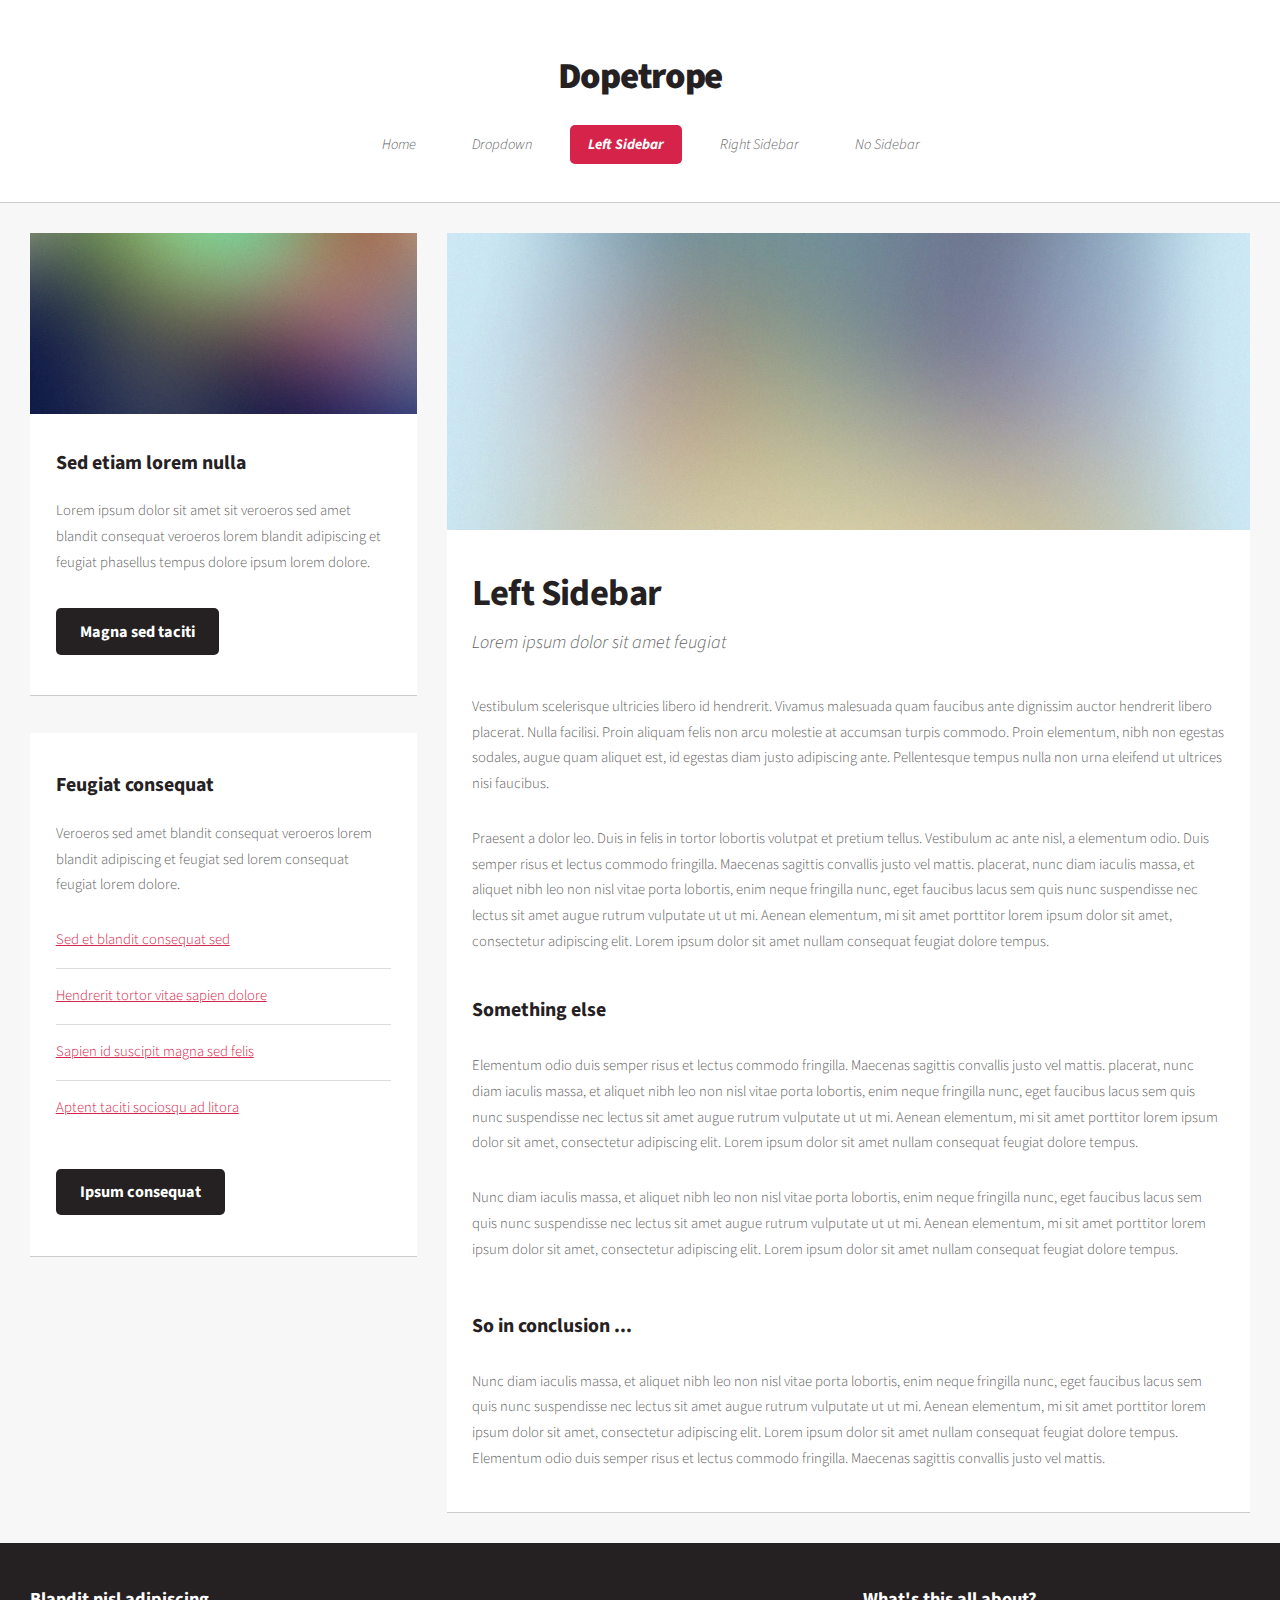
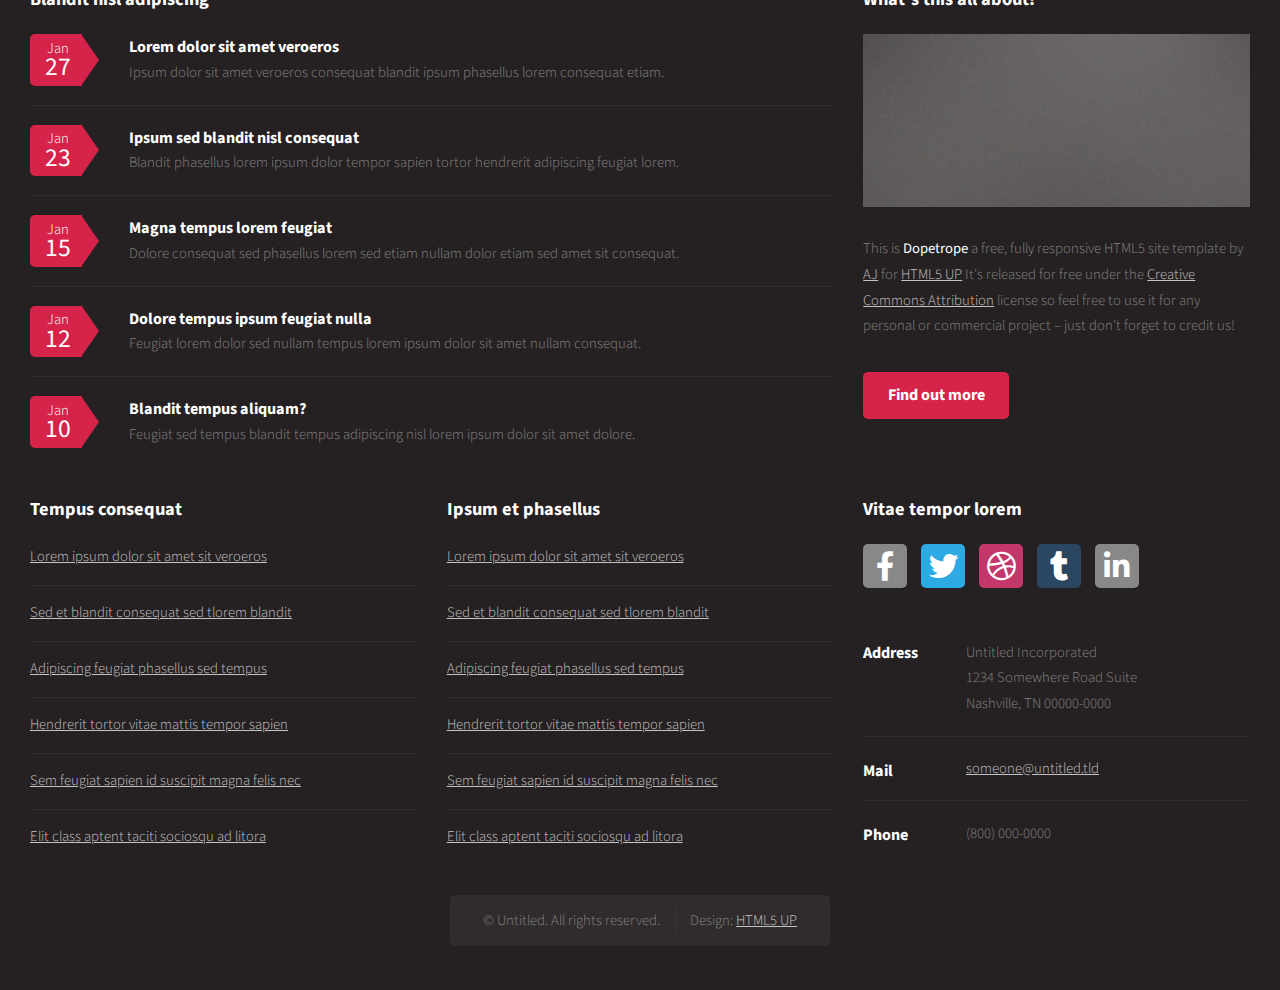
==== left-sidebar.html @ cf3d5918 "template" ====
<!DOCTYPE HTML>
<!--
	Dopetrope by HTML5 UP
	html5up.net | @ajlkn
	Free for personal and commercial use under the CCA 3.0 license (html5up.net/license)
-->
<html>
	<head>
		<title>Dopetrope by HTML5 UP</title>
		<meta charset="utf-8" />
		<meta name="viewport" content="width=device-width, initial-scale=1, user-scalable=no" />
		<link rel="stylesheet" href="assets/css/main.css" />
	</head>
	<body class="left-sidebar is-preload">
		<div id="page-wrapper">

			<!-- Header -->
				<section id="header">

					<!-- Logo -->
						<h1><a href="index.html">Dopetrope</a></h1>

					<!-- Nav -->
						<nav id="nav">
							<ul>
								<li><a href="index.html">Home</a></li>
								<li>
									<a href="#">Dropdown</a>
									<ul>
										<li><a href="#">Lorem ipsum dolor</a></li>
										<li><a href="#">Magna phasellus</a></li>
										<li><a href="#">Etiam dolore nisl</a></li>
										<li>
											<a href="#">Phasellus consequat</a>
											<ul>
												<li><a href="#">Magna phasellus</a></li>
												<li><a href="#">Etiam dolore nisl</a></li>
												<li><a href="#">Veroeros feugiat</a></li>
												<li><a href="#">Nisl sed aliquam</a></li>
												<li><a href="#">Dolore adipiscing</a></li>
											</ul>
										</li>
										<li><a href="#">Veroeros feugiat</a></li>
									</ul>
								</li>
								<li class="current"><a href="left-sidebar.html">Left Sidebar</a></li>
								<li><a href="right-sidebar.html">Right Sidebar</a></li>
								<li><a href="no-sidebar.html">No Sidebar</a></li>
							</ul>
						</nav>

				</section>

			<!-- Main -->
				<section id="main">
					<div class="container">
						<div class="row">
							<div class="col-4 col-12-medium">

								<!-- Sidebar -->
									<section class="box">
										<a href="#" class="image featured"><img src="images/pic09.jpg" alt="" /></a>
										<header>
											<h3>Sed etiam lorem nulla</h3>
										</header>
										<p>Lorem ipsum dolor sit amet sit veroeros sed amet blandit consequat veroeros lorem blandit  adipiscing et feugiat phasellus tempus dolore ipsum lorem dolore.</p>
										<footer>
											<a href="#" class="button alt">Magna sed taciti</a>
										</footer>
									</section>
									<section class="box">
										<header>
											<h3>Feugiat consequat</h3>
										</header>
										<p>Veroeros sed amet blandit consequat veroeros lorem blandit adipiscing et feugiat sed lorem consequat feugiat lorem dolore.</p>
										<ul class="divided">
											<li><a href="#">Sed et blandit consequat sed</a></li>
											<li><a href="#">Hendrerit tortor vitae sapien dolore</a></li>
											<li><a href="#">Sapien id suscipit magna sed felis</a></li>
											<li><a href="#">Aptent taciti sociosqu ad litora</a></li>
										</ul>
										<footer>
											<a href="#" class="button alt">Ipsum consequat</a>
										</footer>
									</section>

							</div>
							<div class="col-8 col-12-medium imp-medium">

								<!-- Content -->
									<article class="box post">
										<a href="#" class="image featured"><img src="images/pic01.jpg" alt="" /></a>
										<header>
											<h2>Left Sidebar</h2>
											<p>Lorem ipsum dolor sit amet feugiat</p>
										</header>
										<p>
											Vestibulum scelerisque ultricies libero id hendrerit. Vivamus malesuada quam faucibus ante dignissim auctor
											hendrerit libero placerat. Nulla facilisi. Proin aliquam felis non arcu molestie at accumsan turpis commodo.
											Proin elementum, nibh non egestas sodales, augue quam aliquet est, id egestas diam justo adipiscing ante.
											Pellentesque tempus nulla non urna eleifend ut ultrices nisi faucibus.
										</p>
										<p>
											Praesent a dolor leo. Duis in felis in tortor lobortis volutpat et pretium tellus. Vestibulum ac ante nisl,
											a elementum odio. Duis semper risus et lectus commodo fringilla. Maecenas sagittis convallis justo vel mattis.
											placerat, nunc diam iaculis massa, et aliquet nibh leo non nisl vitae porta lobortis, enim neque fringilla nunc,
											eget faucibus lacus sem quis nunc suspendisse nec lectus sit amet augue rutrum vulputate ut ut mi. Aenean
											elementum, mi sit amet porttitor lorem ipsum dolor sit amet, consectetur adipiscing elit. Lorem ipsum dolor
											sit amet nullam consequat feugiat dolore tempus.
										</p>
										<section>
											<header>
												<h3>Something else</h3>
											</header>
											<p>
												Elementum odio duis semper risus et lectus commodo fringilla. Maecenas sagittis convallis justo vel mattis.
												placerat, nunc diam iaculis massa, et aliquet nibh leo non nisl vitae porta lobortis, enim neque fringilla nunc,
												eget faucibus lacus sem quis nunc suspendisse nec lectus sit amet augue rutrum vulputate ut ut mi. Aenean
												elementum, mi sit amet porttitor lorem ipsum dolor sit amet, consectetur adipiscing elit. Lorem ipsum dolor
												sit amet nullam consequat feugiat dolore tempus.
											</p>
											<p>
												Nunc diam iaculis massa, et aliquet nibh leo non nisl vitae porta lobortis, enim neque fringilla nunc,
												eget faucibus lacus sem quis nunc suspendisse nec lectus sit amet augue rutrum vulputate ut ut mi. Aenean
												elementum, mi sit amet porttitor lorem ipsum dolor sit amet, consectetur adipiscing elit. Lorem ipsum dolor
												sit amet nullam consequat feugiat dolore tempus.
											</p>
										</section>
										<section>
											<header>
												<h3>So in conclusion ...</h3>
											</header>
											<p>
												Nunc diam iaculis massa, et aliquet nibh leo non nisl vitae porta lobortis, enim neque fringilla nunc,
												eget faucibus lacus sem quis nunc suspendisse nec lectus sit amet augue rutrum vulputate ut ut mi. Aenean
												elementum, mi sit amet porttitor lorem ipsum dolor sit amet, consectetur adipiscing elit. Lorem ipsum dolor
												sit amet nullam consequat feugiat dolore tempus. Elementum odio duis semper risus et lectus commodo fringilla.
												Maecenas sagittis convallis justo vel mattis.
											</p>
										</section>
									</article>

							</div>
						</div>
					</div>
				</section>

			<!-- Footer -->
				<section id="footer">
					<div class="container">
						<div class="row">
							<div class="col-8 col-12-medium">
								<section>
									<header>
										<h2>Blandit nisl adipiscing</h2>
									</header>
									<ul class="dates">
										<li>
											<span class="date">Jan <strong>27</strong></span>
											<h3><a href="#">Lorem dolor sit amet veroeros</a></h3>
											<p>Ipsum dolor sit amet veroeros consequat blandit ipsum phasellus lorem consequat etiam.</p>
										</li>
										<li>
											<span class="date">Jan <strong>23</strong></span>
											<h3><a href="#">Ipsum sed blandit nisl consequat</a></h3>
											<p>Blandit phasellus lorem ipsum dolor tempor sapien tortor hendrerit adipiscing feugiat lorem.</p>
										</li>
										<li>
											<span class="date">Jan <strong>15</strong></span>
											<h3><a href="#">Magna tempus lorem feugiat</a></h3>
											<p>Dolore consequat sed phasellus lorem sed etiam nullam dolor etiam sed amet sit consequat.</p>
										</li>
										<li>
											<span class="date">Jan <strong>12</strong></span>
											<h3><a href="#">Dolore tempus ipsum feugiat nulla</a></h3>
											<p>Feugiat lorem dolor sed nullam tempus lorem ipsum dolor sit amet nullam consequat.</p>
										</li>
										<li>
											<span class="date">Jan <strong>10</strong></span>
											<h3><a href="#">Blandit tempus aliquam?</a></h3>
											<p>Feugiat sed tempus blandit tempus adipiscing nisl lorem ipsum dolor sit amet dolore.</p>
										</li>
									</ul>
								</section>
							</div>
							<div class="col-4 col-12-medium">
								<section>
									<header>
										<h2>What's this all about?</h2>
									</header>
									<a href="#" class="image featured"><img src="images/pic10.jpg" alt="" /></a>
									<p>
										This is <strong>Dopetrope</strong> a free, fully responsive HTML5 site template by
										<a href="http://twitter.com/ajlkn">AJ</a> for <a href="http://html5up.net/">HTML5 UP</a> It's released for free under
										the <a href="http://html5up.net/license/">Creative Commons Attribution</a> license so feel free to use it for any personal or commercial project &ndash; just don't forget to credit us!
									</p>
									<footer>
										<ul class="actions">
											<li><a href="#" class="button">Find out more</a></li>
										</ul>
									</footer>
								</section>
							</div>
							<div class="col-4 col-6-medium col-12-small">
								<section>
									<header>
										<h2>Tempus consequat</h2>
									</header>
									<ul class="divided">
										<li><a href="#">Lorem ipsum dolor sit amet sit veroeros</a></li>
										<li><a href="#">Sed et blandit consequat sed tlorem blandit</a></li>
										<li><a href="#">Adipiscing feugiat phasellus sed tempus</a></li>
										<li><a href="#">Hendrerit tortor vitae mattis tempor sapien</a></li>
										<li><a href="#">Sem feugiat sapien id suscipit magna felis nec</a></li>
										<li><a href="#">Elit class aptent taciti sociosqu ad litora</a></li>
									</ul>
								</section>
							</div>
							<div class="col-4 col-6-medium col-12-small">
								<section>
									<header>
										<h2>Ipsum et phasellus</h2>
									</header>
									<ul class="divided">
										<li><a href="#">Lorem ipsum dolor sit amet sit veroeros</a></li>
										<li><a href="#">Sed et blandit consequat sed tlorem blandit</a></li>
										<li><a href="#">Adipiscing feugiat phasellus sed tempus</a></li>
										<li><a href="#">Hendrerit tortor vitae mattis tempor sapien</a></li>
										<li><a href="#">Sem feugiat sapien id suscipit magna felis nec</a></li>
										<li><a href="#">Elit class aptent taciti sociosqu ad litora</a></li>
									</ul>
								</section>
							</div>
							<div class="col-4 col-12-medium">
								<section>
									<header>
										<h2>Vitae tempor lorem</h2>
									</header>
									<ul class="social">
										<li><a class="icon brands fa-facebook-f" href="#"><span class="label">Facebook</span></a></li>
										<li><a class="icon brands fa-twitter" href="#"><span class="label">Twitter</span></a></li>
										<li><a class="icon brands fa-dribbble" href="#"><span class="label">Dribbble</span></a></li>
										<li><a class="icon brands fa-tumblr" href="#"><span class="label">Tumblr</span></a></li>
										<li><a class="icon brands fa-linkedin-in" href="#"><span class="label">LinkedIn</span></a></li>
									</ul>
									<ul class="contact">
										<li>
											<h3>Address</h3>
											<p>
												Untitled Incorporated<br />
												1234 Somewhere Road Suite<br />
												Nashville, TN 00000-0000
											</p>
										</li>
										<li>
											<h3>Mail</h3>
											<p><a href="#">someone@untitled.tld</a></p>
										</li>
										<li>
											<h3>Phone</h3>
											<p>(800) 000-0000</p>
										</li>
									</ul>
								</section>
							</div>
							<div class="col-12">

								<!-- Copyright -->
									<div id="copyright">
										<ul class="links">
											<li>&copy; Untitled. All rights reserved.</li><li>Design: <a href="http://html5up.net">HTML5 UP</a></li>
										</ul>
									</div>

							</div>
						</div>
					</div>
				</section>

		</div>

		<!-- Scripts -->
			<script src="assets/js/jquery.min.js"></script>
			<script src="assets/js/jquery.dropotron.min.js"></script>
			<script src="assets/js/browser.min.js"></script>
			<script src="assets/js/breakpoints.min.js"></script>
			<script src="assets/js/util.js"></script>
			<script src="assets/js/main.js"></script>

	</body>
</html>
---- assets/css/main.css ----
@import url("fontawesome-all.min.css");
@import url("https://fonts.googleapis.com/css?family=Source+Sans+Pro:300,400,700,900,300italic");

/*
	Dopetrope by HTML5 UP
	html5up.net | @ajlkn
	Free for personal and commercial use under the CCA 3.0 license (html5up.net/license)
*/

html, body, div, span, applet, object,
iframe, h1, h2, h3, h4, h5, h6, p, blockquote,
pre, a, abbr, acronym, address, big, cite,
code, del, dfn, em, img, ins, kbd, q, s, samp,
small, strike, strong, sub, sup, tt, var, b,
u, i, center, dl, dt, dd, ol, ul, li, fieldset,
form, label, legend, table, caption, tbody,
tfoot, thead, tr, th, td, article, aside,
canvas, details, embed, figure, figcaption,
footer, header, hgroup, menu, nav, output, ruby,
section, summary, time, mark, audio, video {
	margin: 0;
	padding: 0;
	border: 0;
	font-size: 100%;
	font: inherit;
	vertical-align: baseline;}

article, aside, details, figcaption, figure,
footer, header, hgroup, menu, nav, section {
	display: block;}

body {
	line-height: 1;
}

ol, ul {
	list-style: none;
}

blockquote, q {
	quotes: none;
}

	blockquote:before, blockquote:after, q:before, q:after {
		content: '';
		content: none;
	}

table {
	border-collapse: collapse;
	border-spacing: 0;
}

body {
	-webkit-text-size-adjust: none;
}

mark {
	background-color: transparent;
	color: inherit;
}

input::-moz-focus-inner {
	border: 0;
	padding: 0;
}

input, select, textarea {
	-moz-appearance: none;
	-webkit-appearance: none;
	-ms-appearance: none;
	appearance: none;
}

/* Basic */

	html {
		box-sizing: border-box;
	}

	*, *:before, *:after {
		box-sizing: inherit;
	}

	body {
		background: #252122;
		background-image: url("images/bg02.png");
	}

		body.is-preload *, body.is-preload *:before, body.is-preload *:after {
			-moz-animation: none !important;
			-webkit-animation: none !important;
			-ms-animation: none !important;
			animation: none !important;
			-moz-transition: none !important;
			-webkit-transition: none !important;
			-ms-transition: none !important;
			transition: none !important;
		}

	body, input, textarea, select {
		font-family: 'Source Sans Pro';
		font-weight: 300;
		color: #5d5d5d;
		font-size: 14pt;
		line-height: 1.75em;
	}

	strong, b {
		color: #252122;
		font-weight: 400;
	}

	i, em {
		font-style: italic;
	}

	sub {
		position: relative;
		top: 0.5em;
		font-size: 0.8em;
	}

	sup {
		position: relative;
		top: -0.5em;
		font-size: 0.8em;
	}

	blockquote {
		border-left: solid 0.75em #dddddd;
		padding: 1em 0 1em 1.5em;
		font-style: italic;
	}

	h1, h2, h3, h4, h5, h6 {
		color: #252122;
		font-weight: 700;
	}

	h1 a, h2 a, h3 a, h4 a, h5 a, h6 a {
		color: inherit;
		text-decoration: none;
	}

	h2 {
		font-size: 1.5em;
	}

	h3 {
		font-size: 1.35em;
	}

	a {
		color: #d52349;
		text-decoration: underline;
	}

		a:hover {
			text-decoration: none;
		}

	br.clear {
		clear: both;
	}

	hr {
		border: 0;
		border-top: solid 1px #dddddd;
		height: 1px;
		margin: 2em 0 2em 0;
	}

	p, ul, ol, dl, table {
		margin-bottom: 2em;
	}

/* Container */

	.container {
		margin: 0 auto;
		max-width: 100%;
		width: 70em;
	}

		@media screen and (max-width: 1680px) {

			.container {
				width: 70em;
			}

		}

		@media screen and (max-width: 1280px) {

			.container {
				width: calc(100% - 60px);
			}

		}

		@media screen and (max-width: 980px) {

			.container {
				width: calc(100% - 80px);
			}

		}

		@media screen and (max-width: 736px) {

			.container {
				width: calc(100% - 40px);
			}

		}

/* Row */

	.row {
		display: flex;
		flex-wrap: wrap;
		box-sizing: border-box;
		align-items: stretch;
	}

		.row > * {
			box-sizing: border-box;
		}

		.row.gtr-uniform > * > :last-child {
			margin-bottom: 0;
		}

		.row.aln-left {
			justify-content: flex-start;
		}

		.row.aln-center {
			justify-content: center;
		}

		.row.aln-right {
			justify-content: flex-end;
		}

		.row.aln-top {
			align-items: flex-start;
		}

		.row.aln-middle {
			align-items: center;
		}

		.row.aln-bottom {
			align-items: flex-end;
		}

		.row > .imp {
			order: -1;
		}

		.row > .col-1 {
			width: 8.33333%;
		}

		.row > .off-1 {
			margin-left: 8.33333%;
		}

		.row > .col-2 {
			width: 16.66667%;
		}

		.row > .off-2 {
			margin-left: 16.66667%;
		}

		.row > .col-3 {
			width: 25%;
		}

		.row > .off-3 {
			margin-left: 25%;
		}

		.row > .col-4 {
			width: 33.33333%;
		}

		.row > .off-4 {
			margin-left: 33.33333%;
		}

		.row > .col-5 {
			width: 41.66667%;
		}

		.row > .off-5 {
			margin-left: 41.66667%;
		}

		.row > .col-6 {
			width: 50%;
		}

		.row > .off-6 {
			margin-left: 50%;
		}

		.row > .col-7 {
			width: 58.33333%;
		}

		.row > .off-7 {
			margin-left: 58.33333%;
		}

		.row > .col-8 {
			width: 66.66667%;
		}

		.row > .off-8 {
			margin-left: 66.66667%;
		}

		.row > .col-9 {
			width: 75%;
		}

		.row > .off-9 {
			margin-left: 75%;
		}

		.row > .col-10 {
			width: 83.33333%;
		}

		.row > .off-10 {
			margin-left: 83.33333%;
		}

		.row > .col-11 {
			width: 91.66667%;
		}

		.row > .off-11 {
			margin-left: 91.66667%;
		}

		.row > .col-12 {
			width: 100%;
		}

		.row > .off-12 {
			margin-left: 100%;
		}

		.row.gtr-0 {
			margin-top: 0px;
			margin-left: 0px;
		}

			.row.gtr-0 > * {
				padding: 0px 0 0 0px;
			}

			.row.gtr-0.gtr-uniform {
				margin-top: 0px;
			}

				.row.gtr-0.gtr-uniform > * {
					padding-top: 0px;
				}

		.row.gtr-25 {
			margin-top: -12.5px;
			margin-left: -12.5px;
		}

			.row.gtr-25 > * {
				padding: 12.5px 0 0 12.5px;
			}

			.row.gtr-25.gtr-uniform {
				margin-top: -12.5px;
			}

				.row.gtr-25.gtr-uniform > * {
					padding-top: 12.5px;
				}

		.row.gtr-50 {
			margin-top: -25px;
			margin-left: -25px;
		}

			.row.gtr-50 > * {
				padding: 25px 0 0 25px;
			}

			.row.gtr-50.gtr-uniform {
				margin-top: -25px;
			}

				.row.gtr-50.gtr-uniform > * {
					padding-top: 25px;
				}

		.row {
			margin-top: -50px;
			margin-left: -50px;
		}

			.row > * {
				padding: 50px 0 0 50px;
			}

			.row.gtr-uniform {
				margin-top: -50px;
			}

				.row.gtr-uniform > * {
					padding-top: 50px;
				}

		.row.gtr-150 {
			margin-top: -75px;
			margin-left: -75px;
		}

			.row.gtr-150 > * {
				padding: 75px 0 0 75px;
			}

			.row.gtr-150.gtr-uniform {
				margin-top: -75px;
			}

				.row.gtr-150.gtr-uniform > * {
					padding-top: 75px;
				}

		.row.gtr-200 {
			margin-top: -100px;
			margin-left: -100px;
		}

			.row.gtr-200 > * {
				padding: 100px 0 0 100px;
			}

			.row.gtr-200.gtr-uniform {
				margin-top: -100px;
			}

				.row.gtr-200.gtr-uniform > * {
					padding-top: 100px;
				}

		@media screen and (max-width: 1680px) {

			.row {
				display: flex;
				flex-wrap: wrap;
				box-sizing: border-box;
				align-items: stretch;
			}

				.row > * {
					box-sizing: border-box;
				}

				.row.gtr-uniform > * > :last-child {
					margin-bottom: 0;
				}

				.row.aln-left {
					justify-content: flex-start;
				}

				.row.aln-center {
					justify-content: center;
				}

				.row.aln-right {
					justify-content: flex-end;
				}

				.row.aln-top {
					align-items: flex-start;
				}

				.row.aln-middle {
					align-items: center;
				}

				.row.aln-bottom {
					align-items: flex-end;
				}

				.row > .imp-xlarge {
					order: -1;
				}

				.row > .col-1-xlarge {
					width: 8.33333%;
				}

				.row > .off-1-xlarge {
					margin-left: 8.33333%;
				}

				.row > .col-2-xlarge {
					width: 16.66667%;
				}

				.row > .off-2-xlarge {
					margin-left: 16.66667%;
				}

				.row > .col-3-xlarge {
					width: 25%;
				}

				.row > .off-3-xlarge {
					margin-left: 25%;
				}

				.row > .col-4-xlarge {
					width: 33.33333%;
				}

				.row > .off-4-xlarge {
					margin-left: 33.33333%;
				}

				.row > .col-5-xlarge {
					width: 41.66667%;
				}

				.row > .off-5-xlarge {
					margin-left: 41.66667%;
				}

				.row > .col-6-xlarge {
					width: 50%;
				}

				.row > .off-6-xlarge {
					margin-left: 50%;
				}

				.row > .col-7-xlarge {
					width: 58.33333%;
				}

				.row > .off-7-xlarge {
					margin-left: 58.33333%;
				}

				.row > .col-8-xlarge {
					width: 66.66667%;
				}

				.row > .off-8-xlarge {
					margin-left: 66.66667%;
				}

				.row > .col-9-xlarge {
					width: 75%;
				}

				.row > .off-9-xlarge {
					margin-left: 75%;
				}

				.row > .col-10-xlarge {
					width: 83.33333%;
				}

				.row > .off-10-xlarge {
					margin-left: 83.33333%;
				}

				.row > .col-11-xlarge {
					width: 91.66667%;
				}

				.row > .off-11-xlarge {
					margin-left: 91.66667%;
				}

				.row > .col-12-xlarge {
					width: 100%;
				}

				.row > .off-12-xlarge {
					margin-left: 100%;
				}

				.row.gtr-0 {
					margin-top: 0px;
					margin-left: 0px;
				}

					.row.gtr-0 > * {
						padding: 0px 0 0 0px;
					}

					.row.gtr-0.gtr-uniform {
						margin-top: 0px;
					}

						.row.gtr-0.gtr-uniform > * {
							padding-top: 0px;
						}

				.row.gtr-25 {
					margin-top: -12.5px;
					margin-left: -12.5px;
				}

					.row.gtr-25 > * {
						padding: 12.5px 0 0 12.5px;
					}

					.row.gtr-25.gtr-uniform {
						margin-top: -12.5px;
					}

						.row.gtr-25.gtr-uniform > * {
							padding-top: 12.5px;
						}

				.row.gtr-50 {
					margin-top: -25px;
					margin-left: -25px;
				}

					.row.gtr-50 > * {
						padding: 25px 0 0 25px;
					}

					.row.gtr-50.gtr-uniform {
						margin-top: -25px;
					}

						.row.gtr-50.gtr-uniform > * {
							padding-top: 25px;
						}

				.row {
					margin-top: -50px;
					margin-left: -50px;
				}

					.row > * {
						padding: 50px 0 0 50px;
					}

					.row.gtr-uniform {
						margin-top: -50px;
					}

						.row.gtr-uniform > * {
							padding-top: 50px;
						}

				.row.gtr-150 {
					margin-top: -75px;
					margin-left: -75px;
				}

					.row.gtr-150 > * {
						padding: 75px 0 0 75px;
					}

					.row.gtr-150.gtr-uniform {
						margin-top: -75px;
					}

						.row.gtr-150.gtr-uniform > * {
							padding-top: 75px;
						}

				.row.gtr-200 {
					margin-top: -100px;
					margin-left: -100px;
				}

					.row.gtr-200 > * {
						padding: 100px 0 0 100px;
					}

					.row.gtr-200.gtr-uniform {
						margin-top: -100px;
					}

						.row.gtr-200.gtr-uniform > * {
							padding-top: 100px;
						}

		}

		@media screen and (max-width: 1280px) {

			.row {
				display: flex;
				flex-wrap: wrap;
				box-sizing: border-box;
				align-items: stretch;
			}

				.row > * {
					box-sizing: border-box;
				}

				.row.gtr-uniform > * > :last-child {
					margin-bottom: 0;
				}

				.row.aln-left {
					justify-content: flex-start;
				}

				.row.aln-center {
					justify-content: center;
				}

				.row.aln-right {
					justify-content: flex-end;
				}

				.row.aln-top {
					align-items: flex-start;
				}

				.row.aln-middle {
					align-items: center;
				}

				.row.aln-bottom {
					align-items: flex-end;
				}

				.row > .imp-large {
					order: -1;
				}

				.row > .col-1-large {
					width: 8.33333%;
				}

				.row > .off-1-large {
					margin-left: 8.33333%;
				}

				.row > .col-2-large {
					width: 16.66667%;
				}

				.row > .off-2-large {
					margin-left: 16.66667%;
				}

				.row > .col-3-large {
					width: 25%;
				}

				.row > .off-3-large {
					margin-left: 25%;
				}

				.row > .col-4-large {
					width: 33.33333%;
				}

				.row > .off-4-large {
					margin-left: 33.33333%;
				}

				.row > .col-5-large {
					width: 41.66667%;
				}

				.row > .off-5-large {
					margin-left: 41.66667%;
				}

				.row > .col-6-large {
					width: 50%;
				}

				.row > .off-6-large {
					margin-left: 50%;
				}

				.row > .col-7-large {
					width: 58.33333%;
				}

				.row > .off-7-large {
					margin-left: 58.33333%;
				}

				.row > .col-8-large {
					width: 66.66667%;
				}

				.row > .off-8-large {
					margin-left: 66.66667%;
				}

				.row > .col-9-large {
					width: 75%;
				}

				.row > .off-9-large {
					margin-left: 75%;
				}

				.row > .col-10-large {
					width: 83.33333%;
				}

				.row > .off-10-large {
					margin-left: 83.33333%;
				}

				.row > .col-11-large {
					width: 91.66667%;
				}

				.row > .off-11-large {
					margin-left: 91.66667%;
				}

				.row > .col-12-large {
					width: 100%;
				}

				.row > .off-12-large {
					margin-left: 100%;
				}

				.row.gtr-0 {
					margin-top: 0px;
					margin-left: 0px;
				}

					.row.gtr-0 > * {
						padding: 0px 0 0 0px;
					}

					.row.gtr-0.gtr-uniform {
						margin-top: 0px;
					}

						.row.gtr-0.gtr-uniform > * {
							padding-top: 0px;
						}

				.row.gtr-25 {
					margin-top: -7.5px;
					margin-left: -7.5px;
				}

					.row.gtr-25 > * {
						padding: 7.5px 0 0 7.5px;
					}

					.row.gtr-25.gtr-uniform {
						margin-top: -7.5px;
					}

						.row.gtr-25.gtr-uniform > * {
							padding-top: 7.5px;
						}

				.row.gtr-50 {
					margin-top: -15px;
					margin-left: -15px;
				}

					.row.gtr-50 > * {
						padding: 15px 0 0 15px;
					}

					.row.gtr-50.gtr-uniform {
						margin-top: -15px;
					}

						.row.gtr-50.gtr-uniform > * {
							padding-top: 15px;
						}

				.row {
					margin-top: -30px;
					margin-left: -30px;
				}

					.row > * {
						padding: 30px 0 0 30px;
					}

					.row.gtr-uniform {
						margin-top: -30px;
					}

						.row.gtr-uniform > * {
							padding-top: 30px;
						}

				.row.gtr-150 {
					margin-top: -45px;
					margin-left: -45px;
				}

					.row.gtr-150 > * {
						padding: 45px 0 0 45px;
					}

					.row.gtr-150.gtr-uniform {
						margin-top: -45px;
					}

						.row.gtr-150.gtr-uniform > * {
							padding-top: 45px;
						}

				.row.gtr-200 {
					margin-top: -60px;
					margin-left: -60px;
				}

					.row.gtr-200 > * {
						padding: 60px 0 0 60px;
					}

					.row.gtr-200.gtr-uniform {
						margin-top: -60px;
					}

						.row.gtr-200.gtr-uniform > * {
							padding-top: 60px;
						}

		}

		@media screen and (max-width: 980px) {

			.row {
				display: flex;
				flex-wrap: wrap;
				box-sizing: border-box;
				align-items: stretch;
			}

				.row > * {
					box-sizing: border-box;
				}

				.row.gtr-uniform > * > :last-child {
					margin-bottom: 0;
				}

				.row.aln-left {
					justify-content: flex-start;
				}

				.row.aln-center {
					justify-content: center;
				}

				.row.aln-right {
					justify-content: flex-end;
				}

				.row.aln-top {
					align-items: flex-start;
				}

				.row.aln-middle {
					align-items: center;
				}

				.row.aln-bottom {
					align-items: flex-end;
				}

				.row > .imp-medium {
					order: -1;
				}

				.row > .col-1-medium {
					width: 8.33333%;
				}

				.row > .off-1-medium {
					margin-left: 8.33333%;
				}

				.row > .col-2-medium {
					width: 16.66667%;
				}

				.row > .off-2-medium {
					margin-left: 16.66667%;
				}

				.row > .col-3-medium {
					width: 25%;
				}

				.row > .off-3-medium {
					margin-left: 25%;
				}

				.row > .col-4-medium {
					width: 33.33333%;
				}

				.row > .off-4-medium {
					margin-left: 33.33333%;
				}

				.row > .col-5-medium {
					width: 41.66667%;
				}

				.row > .off-5-medium {
					margin-left: 41.66667%;
				}

				.row > .col-6-medium {
					width: 50%;
				}

				.row > .off-6-medium {
					margin-left: 50%;
				}

				.row > .col-7-medium {
					width: 58.33333%;
				}

				.row > .off-7-medium {
					margin-left: 58.33333%;
				}

				.row > .col-8-medium {
					width: 66.66667%;
				}

				.row > .off-8-medium {
					margin-left: 66.66667%;
				}

				.row > .col-9-medium {
					width: 75%;
				}

				.row > .off-9-medium {
					margin-left: 75%;
				}

				.row > .col-10-medium {
					width: 83.33333%;
				}

				.row > .off-10-medium {
					margin-left: 83.33333%;
				}

				.row > .col-11-medium {
					width: 91.66667%;
				}

				.row > .off-11-medium {
					margin-left: 91.66667%;
				}

				.row > .col-12-medium {
					width: 100%;
				}

				.row > .off-12-medium {
					margin-left: 100%;
				}

				.row.gtr-0 {
					margin-top: 0px;
					margin-left: 0px;
				}

					.row.gtr-0 > * {
						padding: 0px 0 0 0px;
					}

					.row.gtr-0.gtr-uniform {
						margin-top: 0px;
					}

						.row.gtr-0.gtr-uniform > * {
							padding-top: 0px;
						}

				.row.gtr-25 {
					margin-top: -10px;
					margin-left: -10px;
				}

					.row.gtr-25 > * {
						padding: 10px 0 0 10px;
					}

					.row.gtr-25.gtr-uniform {
						margin-top: -10px;
					}

						.row.gtr-25.gtr-uniform > * {
							padding-top: 10px;
						}

				.row.gtr-50 {
					margin-top: -20px;
					margin-left: -20px;
				}

					.row.gtr-50 > * {
						padding: 20px 0 0 20px;
					}

					.row.gtr-50.gtr-uniform {
						margin-top: -20px;
					}

						.row.gtr-50.gtr-uniform > * {
							padding-top: 20px;
						}

				.row {
					margin-top: -40px;
					margin-left: -40px;
				}

					.row > * {
						padding: 40px 0 0 40px;
					}

					.row.gtr-uniform {
						margin-top: -40px;
					}

						.row.gtr-uniform > * {
							padding-top: 40px;
						}

				.row.gtr-150 {
					margin-top: -60px;
					margin-left: -60px;
				}

					.row.gtr-150 > * {
						padding: 60px 0 0 60px;
					}

					.row.gtr-150.gtr-uniform {
						margin-top: -60px;
					}

						.row.gtr-150.gtr-uniform > * {
							padding-top: 60px;
						}

				.row.gtr-200 {
					margin-top: -80px;
					margin-left: -80px;
				}

					.row.gtr-200 > * {
						padding: 80px 0 0 80px;
					}

					.row.gtr-200.gtr-uniform {
						margin-top: -80px;
					}

						.row.gtr-200.gtr-uniform > * {
							padding-top: 80px;
						}

		}

		@media screen and (max-width: 736px) {

			.row {
				display: flex;
				flex-wrap: wrap;
				box-sizing: border-box;
				align-items: stretch;
			}

				.row > * {
					box-sizing: border-box;
				}

				.row.gtr-uniform > * > :last-child {
					margin-bottom: 0;
				}

				.row.aln-left {
					justify-content: flex-start;
				}

				.row.aln-center {
					justify-content: center;
				}

				.row.aln-right {
					justify-content: flex-end;
				}

				.row.aln-top {
					align-items: flex-start;
				}

				.row.aln-middle {
					align-items: center;
				}

				.row.aln-bottom {
					align-items: flex-end;
				}

				.row > .imp-small {
					order: -1;
				}

				.row > .col-1-small {
					width: 8.33333%;
				}

				.row > .off-1-small {
					margin-left: 8.33333%;
				}

				.row > .col-2-small {
					width: 16.66667%;
				}

				.row > .off-2-small {
					margin-left: 16.66667%;
				}

				.row > .col-3-small {
					width: 25%;
				}

				.row > .off-3-small {
					margin-left: 25%;
				}

				.row > .col-4-small {
					width: 33.33333%;
				}

				.row > .off-4-small {
					margin-left: 33.33333%;
				}

				.row > .col-5-small {
					width: 41.66667%;
				}

				.row > .off-5-small {
					margin-left: 41.66667%;
				}

				.row > .col-6-small {
					width: 50%;
				}

				.row > .off-6-small {
					margin-left: 50%;
				}

				.row > .col-7-small {
					width: 58.33333%;
				}

				.row > .off-7-small {
					margin-left: 58.33333%;
				}

				.row > .col-8-small {
					width: 66.66667%;
				}

				.row > .off-8-small {
					margin-left: 66.66667%;
				}

				.row > .col-9-small {
					width: 75%;
				}

				.row > .off-9-small {
					margin-left: 75%;
				}

				.row > .col-10-small {
					width: 83.33333%;
				}

				.row > .off-10-small {
					margin-left: 83.33333%;
				}

				.row > .col-11-small {
					width: 91.66667%;
				}

				.row > .off-11-small {
					margin-left: 91.66667%;
				}

				.row > .col-12-small {
					width: 100%;
				}

				.row > .off-12-small {
					margin-left: 100%;
				}

				.row.gtr-0 {
					margin-top: 0px;
					margin-left: 0px;
				}

					.row.gtr-0 > * {
						padding: 0px 0 0 0px;
					}

					.row.gtr-0.gtr-uniform {
						margin-top: 0px;
					}

						.row.gtr-0.gtr-uniform > * {
							padding-top: 0px;
						}

				.row.gtr-25 {
					margin-top: -5px;
					margin-left: -5px;
				}

					.row.gtr-25 > * {
						padding: 5px 0 0 5px;
					}

					.row.gtr-25.gtr-uniform {
						margin-top: -5px;
					}

						.row.gtr-25.gtr-uniform > * {
							padding-top: 5px;
						}

				.row.gtr-50 {
					margin-top: -10px;
					margin-left: -10px;
				}

					.row.gtr-50 > * {
						padding: 10px 0 0 10px;
					}

					.row.gtr-50.gtr-uniform {
						margin-top: -10px;
					}

						.row.gtr-50.gtr-uniform > * {
							padding-top: 10px;
						}

				.row {
					margin-top: -20px;
					margin-left: -20px;
				}

					.row > * {
						padding: 20px 0 0 20px;
					}

					.row.gtr-uniform {
						margin-top: -20px;
					}

						.row.gtr-uniform > * {
							padding-top: 20px;
						}

				.row.gtr-150 {
					margin-top: -30px;
					margin-left: -30px;
				}

					.row.gtr-150 > * {
						padding: 30px 0 0 30px;
					}

					.row.gtr-150.gtr-uniform {
						margin-top: -30px;
					}

						.row.gtr-150.gtr-uniform > * {
							padding-top: 30px;
						}

				.row.gtr-200 {
					margin-top: -40px;
					margin-left: -40px;
				}

					.row.gtr-200 > * {
						padding: 40px 0 0 40px;
					}

					.row.gtr-200.gtr-uniform {
						margin-top: -40px;
					}

						.row.gtr-200.gtr-uniform > * {
							padding-top: 40px;
						}

		}

/* Form */

	form label {
		display: block;
		color: #252122;
		font-weight: 400;
		margin: 0 0 0.5em 0;
	}

	form input[type=text],
	form input[type=email],
	form input[type=password],
	form select,
	form textarea {
		-webkit-appearance: none;
		display: block;
		border: 0;
		padding: 0.75em 1em;
		font-size: 1em;
		border-radius: 5px;
		border: solid 1px #dddddd;
		background: #fff;
		width: 100%;
	}

		form input[type=text]:focus,
		form input[type=email]:focus,
		form input[type=password]:focus,
		form select:focus,
		form textarea:focus {
			box-shadow: inset 0px 0px 1px 1px #43bff0;
		}

	form textarea {
		height: 15em;
	}

	form ::-webkit-input-placeholder {
		color: #555 !important;
	}

	form :-moz-placeholder {
		color: #555 !important;
	}

	form ::-moz-placeholder {
		color: #555 !important;
	}

	form :-ms-input-placeholder {
		color: #555 !important;
	}

	form ::-moz-focus-inner {
		border: 0;
	}

/* Tables */

	table {
		width: 100%;
	}

		table tr {
			border-top: solid 1px #dddddd;
		}

			table tr:first-child {
				border-top: 0;
			}

		table td {
			padding: 0.5em 1em 0.5em 1em;
		}

		table th {
			text-align: left;
			padding: 0.5em 1em 0.5em 1em;
			font-weight: 700;
			margin: 0 0 1em 0;
		}

		table thead {
			border-bottom: solid 2px #dddddd;
		}

/* Section/Article */

	section, article {
		margin-bottom: 2.5em;
	}

		section > :last-child, section:last-child, article > :last-child, article:last-child {
			margin-bottom: 0;
		}

	header {
		margin: 0 0 1.5em 0;
	}

		header > p {
			display: block;
			font-style: italic;
			margin: 0.5em 0 0 0;
			padding-bottom: 0.5em;
		}

		header.major {
			position: relative;
			text-align: center;
			border-top: solid 1px #ccc;
			top: 1em;
			margin: 0 0 3em 0;
		}

			header.major h2 {
				background: #fff;
				position: relative;
				top: -0.65em;
				display: inline;
				margin: 0;
				padding: 0 1em 0 1em;
			}

	footer {
		margin: 2.25em 0 0 0;
	}

/* Box */

	.box {
		background: #ffffff;
		border-bottom: solid 1px #ccc;
		padding: 2.75em 1.75em 2.75em 1.75em;
	}

		.box .image.featured {
			position: relative;
			width: auto;
			left: 1.75em;
			top: 1.75em;
			margin: -4.5em 0 4.25em -3.5em;
		}

		.box.post header {
			padding-top: 1em;
			margin: 0 0 2em 0;
		}

		.box.post h2 {
			font-size: 2.5em;
			letter-spacing: -0.015em;
		}

		.box.post header > p {
			margin-top: 1.25em;
			font-size: 1.25em;
		}

		.box footer ul.actions {
			margin-bottom: 0;
		}

/* Button */

	input[type="button"],
	input[type="submit"],
	input[type="reset"],
	button,
	.button {
		-webkit-appearance: none;
		display: inline-block;
		text-decoration: none;
		cursor: pointer;
		border: 0;
		border-radius: 5px;
		background: #d52349;
		color: #fff !important;
		font-weight: 700;
		outline: 0;
		font-size: 1.1em;
		padding: 0.65em 1.5em 0.65em 1.5em;
		text-align: center;
		-moz-transition: background-color .25s ease-in-out;
		-webkit-transition: background-color .25s ease-in-out;
		-ms-transition: background-color .25s ease-in-out;
		transition: background-color .25s ease-in-out;
	}

		input[type="button"]:hover,
		input[type="submit"]:hover,
		input[type="reset"]:hover,
		button:hover,
		.button:hover {
			background: #e53359;
		}

		input[type="button"]:active,
		input[type="submit"]:active,
		input[type="reset"]:active,
		button:active,
		.button:active {
			background: #c51349;
		}

		input[type="button"].alt,
		input[type="submit"].alt,
		input[type="reset"].alt,
		button.alt,
		.button.alt {
			background: #252122;
		}

			input[type="button"].alt:hover,
			input[type="submit"].alt:hover,
			input[type="reset"].alt:hover,
			button.alt:hover,
			.button.alt:hover {
				background: #353132;
			}

			input[type="button"].alt:active,
			input[type="submit"].alt:active,
			input[type="reset"].alt:active,
			button.alt:active,
			.button.alt:active {
				background: #151112;
			}

		input[type="button"].icon:before,
		input[type="submit"].icon:before,
		input[type="reset"].icon:before,
		button.icon:before,
		.button.icon:before {
			opacity: 0.35;
			position: relative;
			top: 0.05em;
			margin-right: 0.75em;
		}

		input[type="button"].large,
		input[type="submit"].large,
		input[type="reset"].large,
		button.large,
		.button.large {
			font-size: 1.5em;
			padding: 0.75em 1.5em 0.75em 1.5em;
		}

/* Image */

	.image {
		display: inline-block;
		outline: 0;
	}

		.image img {
			display: block;
			width: 100%;
		}

		.image.centered {
			display: block;
			margin: 0 0 2em 0;
		}

			.image.centered img {
				margin: 0 auto;
				width: auto;
			}

		.image.featured {
			display: block;
			width: 100%;
			margin: 0 0 2em 0;
		}

		.image.left {
			float: left;
			margin: 0 2em 2em 0;
		}

/* List */

	ul {
		list-style: disc;
		padding-left: 1em;
	}

		ul li {
			padding-left: 0.5em;
		}

	ol {
		list-style: decimal;
		padding-left: 1.25em;
	}

		ol li {
			padding-left: 0.25em;
		}

/* Actions */

	ul.actions {
		list-style: none;
		padding-left: 0;
	}

		ul.actions li {
			display: inline-block;
			margin-left: 1em;
			padding-left: 0;
		}

			ul.actions li:first-child {
				margin-left: 0;
			}

/* Links */

	ul.links {
		list-style: none;
		padding-left: 0;
	}

		ul.links li {
			display: inline-block;
			border-left: solid 1px rgba(255, 255, 255, 0.05);
			padding: 0 0 0 1em;
			margin: 0 0 0 1em;
		}

			ul.links li:first-child {
				border-left: 0;
				padding-left: 0;
				margin-left: 0;
			}

/* Contact */

	ul.contact {
		list-style: none;
		padding-left: 0;
	}

		ul.contact li {
			position: relative;
			border-top: solid 1px #ddd;
			padding: 1.3em 0 1.3em 7em;
		}

			ul.contact li h3 {
				position: absolute;
				left: 0;
				top: 1.3em;
				font-size: 1.1em;
			}

			ul.contact li p {
				margin: 0;
			}

			ul.contact li:first-child {
				padding-top: 0;
				border-top: 0;
			}

				ul.contact li:first-child h3 {
					top: 0;
				}

/* Dates */

	ul.dates {
		list-style: none;
		padding-left: 0;
	}

		ul.dates li {
			position: relative;
			border-top: solid 1px #ddd;
			padding: 1.3em 0 1.3em 6.75em;
		}

		ul.dates .date {
			display: block;
			position: absolute;
			left: 0;
			top: 1.3em;
			background-color: #d52349;
			height: 3.5em;
			text-align: center;
			color: #fff;
			line-height: 1em;
			border-top-left-radius: 5px;
			border-bottom-left-radius: 5px;
			padding: 0.5em 0.75em 0 1em;
		}

			ul.dates .date:after {
				content: '';
				position: absolute;
				bottom: 0;
				right: -1.2em;
				border-left: solid 1.25em #d52349;
				border-top: solid 1.8em transparent;
				border-bottom: solid 1.8em transparent;
			}

			ul.dates .date strong {
				display: block;
				font-size: 1.75em;
				padding-top: 0.15em;
			}

		ul.dates h3 {
			font-size: 1.1em;
		}

		ul.dates p {
			margin: 0;
		}

		ul.dates li:first-child {
			border-top: 0;
			padding-top: 0;
		}

			ul.dates li:first-child .date {
				top: 0;
			}

/* Divided */

	ul.divided {
		list-style: none;
		padding-left: 0;
	}

		ul.divided li {
			border-top: solid 1px #ddd;
			padding: 1em 0 1em 0;
		}

			ul.divided li:first-child {
				border-top: 0;
				padding-top: 0;
			}

/* Social */

	ul.social {
		list-style: none;
		padding-left: 0;
		overflow: hidden;
		cursor: default;
		margin: 0 0 3.25em 0;
	}

		ul.social li {
			display: inline-block;
			padding-left: 0;
			margin-left: 0.75em;
		}

			ul.social li:first-child {
				margin-left: 0;
			}

			ul.social li a {
				display: inline-block;
				width: 3em;
				height: 3em;
				text-align: center;
				border-radius: 5px;
				background: #888;
				-moz-transition: background-color .25s ease-in-out;
				-webkit-transition: background-color .25s ease-in-out;
				-ms-transition: background-color .25s ease-in-out;
				transition: background-color .25s ease-in-out;
			}

				ul.social li a:before {
					color: #fff;
					font-size: 2em;
					line-height: 1.5em;
				}

				ul.social li a.fa-facebook {
					background: #3c5a98;
				}

					ul.social li a.fa-facebook:hover {
						background: #4c6aa8;
					}

				ul.social li a.fa-twitter {
					background: #2daae4;
				}

					ul.social li a.fa-twitter:hover {
						background: #3dbaf4;
					}

				ul.social li a.fa-dribbble {
					background: #c4376b;
				}

					ul.social li a.fa-dribbble:hover {
						background: #d4477b;
					}

				ul.social li a.fa-linkedin {
					background: #006599;
				}

					ul.social li a.fa-linkedin:hover {
						background: #1075a9;
					}

				ul.social li a.fa-tumblr {
					background: #2b4661;
				}

					ul.social li a.fa-tumblr:hover {
						background: #3b5671;
					}

				ul.social li a.fa-google-plus {
					background: #da2713;
				}

					ul.social li a.fa-google-plus:hover {
						background: #ea3723;
					}

/* Icons */

	.icon {
		text-decoration: none;
		position: relative;
		text-decoration: none;
	}

		.icon:before {
			-moz-osx-font-smoothing: grayscale;
			-webkit-font-smoothing: antialiased;
			display: inline-block;
			font-style: normal;
			font-variant: normal;
			text-rendering: auto;
			line-height: 1;
			text-transform: none !important;
			font-family: 'Font Awesome 5 Free';
			font-weight: 400;
		}

		.icon.solid:before {
			font-weight: 900;
		}

		.icon.brands:before {
			font-family: 'Font Awesome 5 Brands';
		}

		.icon:before {
			line-height: inherit;
		}

		.icon > .label {
			display: none;
		}

		.icon.featured {
			position: relative;
			display: inline-block;
			background-color: #d52349;
			width: 9em;
			padding: 1.75em 0 0.75em 0;
			border-top-left-radius: 5px;
			border-top-right-radius: 5px;
			margin: 0 0 4.5em 0;
			cursor: default;
		}

			.icon.featured:before {
				font-size: 4.5em;
				line-height: 1em;
				color: #fff;
			}

			.icon.featured:after {
				content: '';
				position: absolute;
				bottom: -1.95em;
				left: 0;
				border-top: solid 2em #d52349;
				border-left: solid 4.5em transparent;
				border-right: solid 4.5em transparent;
			}

			.icon.featured.alt {
				background-color: #252122;
			}

				.icon.featured.alt:after {
					border-top-color: #252122;
				}

			.icon.featured.alt2 {
				background-color: #827a7c;
			}

				.icon.featured.alt2:after {
					border-top-color: #827a7c;
				}

/* Page Wrapper */

	#page-wrapper > section {
		margin-bottom: 0;
	}

/* Header */

	#header {
		position: relative;
		background: #ffffff;
		border-bottom: solid 1px #ccc;
		padding: 5em 0 4em 0;
		text-align: center;
	}

		#header h1 {
			color: #252122;
			font-weight: 900;
			font-size: 2.5em;
			letter-spacing: -0.035em;
			line-height: 1;
		}

/* Nav */

	#nav {
		margin: 2.5em 0 0 0;
	}

		#nav > ul {
			margin: 0;
		}

			#nav > ul > li {
				display: inline-block;
				font-style: italic;
				margin: 0 0.35em 0 0.35em;
			}

				#nav > ul > li > ul {
					display: none;
				}

				#nav > ul > li > a {
					border-radius: 5px;
					color: #5d5d5d;
					text-decoration: none;
					padding: 0.6em 1.2em 0.6em 1.2em;
					-moz-transition: background-color .25s ease-in-out;
					-webkit-transition: background-color .25s ease-in-out;
					-ms-transition: background-color .25s ease-in-out;
					transition: background-color .25s ease-in-out;
					outline: 0;
				}

				#nav > ul > li:hover > a, #nav > ul > li.active > a {
					background: #f3f3f3;
				}

				#nav > ul > li.current > a {
					background: #d52349;
					color: #fff !important;
					font-weight: 700;
				}

	.dropotron {
		border-radius: 5px;
		background-color: #252122;
		background-color: rgba(34, 30, 31, 0.98);
		padding: 1.25em 1.5em 1.25em 1.5em;
		font-style: italic;
		min-width: 13em;
		box-shadow: 0px 8px 15px 0px rgba(0, 0, 0, 0.5);
		text-align: left;
		margin-top: -1.25em;
		margin-left: -1px;
		list-style: none;
	}

		.dropotron a, .dropotron span {
			color: #aaa;
			text-decoration: none;
			-moz-transition: color .25s ease-in-out;
			-webkit-transition: color .25s ease-in-out;
			-ms-transition: color .25s ease-in-out;
			transition: color .25s ease-in-out;
		}

		.dropotron li {
			padding: 0.25em 0 0.25em 0;
		}

			.dropotron li:hover > a, .dropotron li:hover > span {
				color: #fff;
			}

		.dropotron.level-0 {
			margin-top: 2em;
		}

			.dropotron.level-0:before {
				content: '';
				display: block;
				position: absolute;
				left: 50%;
				margin-left: -10px;
				top: -9px;
				border-left: solid 10px transparent;
				border-right: solid 10px transparent;
				border-bottom: solid 10px #252122;
				border-bottom-color: rgba(34, 30, 31, 0.98);
			}

/* Banner */

	#banner {
		background: #CCE8F4 url("../../images/pic01.jpg");
		background-position: center center;
		background-size: auto 100%;
		background-repeat: no-repeat;
		text-align: center;
		position: relative;
		padding: 8em 0;
		margin: 4em 0 0 0;
	}

		#banner header {
			background-color: rgba(34, 30, 31, 0.98);
			display: inline-block;
			padding: 2.5em 5em;
			border-radius: 5px;
		}

			#banner header h2 {
				color: #fff;
				font-weight: 700;
				font-size: 2.5em;
				margin: 0 0 0.65em 0;
			}

			#banner header p {
				color: #d52349;
				padding: 0;
				font-style: normal;
				margin: 0;
				font-size: 1.5em;
			}

/* Intro */

	#intro {
		text-align: center;
		overflow: hidden;
	}

		#intro section {
			margin: 3em 0;
			padding: 2.5em 0;
		}

		#intro h2 {
			font-size: 1.75em;
		}

		#intro p {
			margin: 0;
		}

		#intro .middle {
			position: relative;
			z-index: 1;
		}

			#intro .middle:before {
				content: '';
				width: 32px;
				height: 100%;
				position: absolute;
				left: -24px;
				top: 0;
				display: block;
				z-index: -1;
				box-shadow: 32px 0 0 0 #fff, 0 -32px 0 0 #fff, 0 32px 0 0 #fff, 32px 32px 0 0 #fff, 32px -32px 0 0 #fff, 0 0 32px 0 rgba(0, 0, 0, 0.15);
			}

			#intro .middle:after {
				content: '';
				width: 32px;
				height: 100%;
				position: absolute;
				right: -24px;
				top: 0;
				display: block;
				z-index: -1;
				box-shadow: -32px 0 0 0 #fff, 0 -32px 0 0 #fff, 0 32px 0 0 #fff, -32px 32px 0 0 #fff, -32px -32px 0 0 #fff, 0 0 32px 0 rgba(0, 0, 0, 0.15);
			}

		#intro .button {
			min-width: 12em;
		}

		#intro footer {
			margin: 0;
		}

/* Main */

	#main {
		position: relative;
		background: #f7f7f7 url("images/bg02.png");
		padding: 4em 0 4em 0;
	}

		#main:before {
			content: '';
			position: absolute;
			top: 0;
			left: 0;
			width: 100%;
			background: url("images/bg01.png");
			background-size: 100% 100%;
			z-index: 0;
			opacity: 0.1;
		}

		#main .major h2 {
			background: #f7f7f7 url("images/bg02.png");
		}

/* Footer */

	#footer {
		position: relative;
		color: #858484;
		padding: 4em 0;
	}

		#footer:before {
			content: '';
			position: absolute;
			top: 0;
			left: 0;
			width: 100%;
			background: url("images/bg01.png");
			background-size: 100% 100%;
			z-index: 0;
			opacity: 0.5;
		}

		#footer a {
			color: #c5c4c4;
		}

		#footer h2, #footer h3, #footer h4, #footer h5, #footer h6, #footer strong, #footer b {
			color: #fff;
		}

			#footer h2 a, #footer h3 a, #footer h4 a, #footer h5 a, #footer h6 a, #footer strong a, #footer b a {
				color: inherit;
			}

		#footer ul.contact li,
		#footer ul.dates li,
		#footer ul.divided li {
			border-top-color: #353434;
			border-top-color: rgba(255, 255, 255, 0.05);
		}

		#footer header {
			margin: 0 0 3em 0;
		}

			#footer header h2 {
				font-size: 1.75em;
			}

/* Copyright */

	#copyright {
		text-align: center;
		margin: 3em 0 2em 0;
	}

		#copyright ul.links {
			display: inline-block;
			background: #2C2929;
			background: rgba(255, 255, 255, 0.05);
			border-radius: 5px;
			margin: 0;
			padding: 0.85em 2.25em 0.85em 2.25em;
		}

/* XLarge */

	@media screen and (max-width: 1680px) {

		/* Basic */

			body, input, textarea, select {
				font-size: 12pt;
			}

	}

/* Large */

	@media screen and (max-width: 1280px) {

		/* Basic */

			body, input, textarea, select {
				font-size: 11pt;
			}

		/* Section/Article */

			header.major {
				margin: 0.75em 0 2.5em 0;
			}

				header.major h2 {
					padding: 0 1em 0 1em;
				}

		/* Social */

			ul.social li {
				margin: 0 0 0.25em 0.75em;
			}

		/* Header */

			#header {
				padding: 4em 0 3em 0;
			}

		/* Banner */

			#banner {
				padding: 6em 0;
				margin: 3em 0 0 0;
			}

		/* Intro */

			#intro {
				padding: 0;
			}

				#intro section {
					padding: 1em 2em;
				}

				#intro .middle:before {
					left: -12px;
				}

				#intro .middle:after {
					right: -12px;
				}

		/* Main */

			#main {
				padding: 30px 0;
			}

		/* Footer */

			#footer {
				padding: 3em 0;
			}

				#footer:before {
					height: 2.5em;
				}

				#footer header {
					margin: 0 0 1.5em 0;
				}

					#footer header h2 {
						font-size: 1.25em;
					}

		/* Copyright */

			#copyright {
				margin: 0;
			}

	}

/* Medium */

	#navPanel, #titleBar {
		display: none;
	}

	@media screen and (max-width: 980px) {

		/* Basic */

			html, body {
				overflow-x: hidden;
			}

		/* Box */

			.box footer ul.actions li {
				margin: 1em 0 0 0;
				display: block;
			}

				.box footer ul.actions li .button {
					width: 100%;
				}

				.box footer ul.actions li:first-child {
					margin-top: 0;
				}

		/* Header */

			#header {
				padding: 3.5em 0 3em 0;
			}

		/* Nav */

			#nav {
				display: none;
			}

		/* Intro */

			#intro {
				padding: 3em 0 0 0;
			}

				#intro section {
					position: relative;
					border-top: solid 1px #dfdfdf;
					margin: 0;
					padding: 40px 0 0 0;
				}

					#intro section.first {
						border-top: 0;
						padding-top: 0;
					}

					#intro section p {
						margin: 0;
					}

				#intro .middle:before, #intro .middle:after {
					display: none;
				}

				#intro footer {
					padding: 3em 0 0 0;
				}

					#intro footer ul.actions {
						margin-bottom: 0;
					}

		/* Main */

			#main {
				padding: 40px 0;
			}

		/* Copyright */

			#copyright ul.links {
				display: block;
			}

		/* Nav */

			#page-wrapper {
				-moz-backface-visibility: hidden;
				-webkit-backface-visibility: hidden;
				-ms-backface-visibility: hidden;
				backface-visibility: hidden;
				-moz-transition: -moz-transform 0.5s ease;
				-webkit-transition: -webkit-transform 0.5s ease;
				-ms-transition: -ms-transform 0.5s ease;
				transition: transform 0.5s ease;
				padding-bottom: 1px;
			}

			#titleBar {
				-moz-backface-visibility: hidden;
				-webkit-backface-visibility: hidden;
				-ms-backface-visibility: hidden;
				backface-visibility: hidden;
				-moz-transition: -moz-transform 0.5s ease;
				-webkit-transition: -webkit-transform 0.5s ease;
				-ms-transition: -ms-transform 0.5s ease;
				transition: transform 0.5s ease;
				display: block;
				height: 44px;
				left: 0;
				position: fixed;
				top: 0;
				width: 100%;
				z-index: 10001;
				background: none;
			}

				#titleBar .toggle {
					text-decoration: none;
					width: 80px;
					height: 60px;
				}

					#titleBar .toggle:before {
						-moz-osx-font-smoothing: grayscale;
						-webkit-font-smoothing: antialiased;
						display: inline-block;
						font-style: normal;
						font-variant: normal;
						text-rendering: auto;
						line-height: 1;
						text-transform: none !important;
						font-family: 'Font Awesome 5 Free';
						font-weight: 900;
					}

					#titleBar .toggle:before {
						content: '\f0c9';
						display: block;
						position: absolute;
						left: 10px;
						top: 10px;
						width: 50px;
						height: 40px;
						line-height: 40px;
						font-size: 18px;
						color: #fff;
						text-align: center;
						background: rgba(150, 150, 150, 0.75);
						border-radius: 5px;
					}

					#titleBar .toggle:active:before {
						background-color: #969696;
					}

			#navPanel {
				-moz-backface-visibility: hidden;
				-webkit-backface-visibility: hidden;
				-ms-backface-visibility: hidden;
				backface-visibility: hidden;
				-moz-transform: translateX(-275px);
				-webkit-transform: translateX(-275px);
				-ms-transform: translateX(-275px);
				transform: translateX(-275px);
				-moz-transition: -moz-transform 0.5s ease;
				-webkit-transition: -webkit-transform 0.5s ease;
				-ms-transition: -ms-transform 0.5s ease;
				transition: transform 0.5s ease;
				display: block;
				height: 100%;
				left: 0;
				overflow-y: auto;
				position: fixed;
				top: 0;
				width: 275px;
				z-index: 10002;
				color: #858484;
				background-image: url("images/bg02.png");
				box-shadow: inset -3px 0px 5px 0px rgba(0, 0, 0, 0.35);
			}

				#navPanel .link {
					display: block;
					color: #888;
					text-decoration: none;
					height: 44px;
					line-height: 44px;
					border-top: solid 1px rgba(255, 255, 255, 0.05);
					padding: 0 1em 0 1em;
					font-style: italic;
				}

					#navPanel .link:first-child {
						border-top: 0;
					}

				#navPanel .indent-1 {
					display: inline-block;
					width: 1em;
				}

				#navPanel .indent-2 {
					display: inline-block;
					width: 2em;
				}

				#navPanel .indent-3 {
					display: inline-block;
					width: 3em;
				}

				#navPanel .indent-4 {
					display: inline-block;
					width: 4em;
				}

				#navPanel .indent-5 {
					display: inline-block;
					width: 5em;
				}

				#navPanel .depth-0 {
					color: #fff;
				}

			body.navPanel-visible #page-wrapper {
				-moz-transform: translateX(275px);
				-webkit-transform: translateX(275px);
				-ms-transform: translateX(275px);
				transform: translateX(275px);
			}

			body.navPanel-visible #titleBar {
				-moz-transform: translateX(275px);
				-webkit-transform: translateX(275px);
				-ms-transform: translateX(275px);
				transform: translateX(275px);
			}

			body.navPanel-visible #navPanel {
				-moz-transform: translateX(0);
				-webkit-transform: translateX(0);
				-ms-transform: translateX(0);
				transform: translateX(0);
			}

	}

/* Small */

	@media screen and (max-width: 736px) {

		/* Basic */

			body, input, textarea, select {
				font-size: 11pt;
			}

			h2, h3, h4, h5, h6 {
				font-size: 1.25em;
			}

		/* Button */

			input[type="button"].large,
			input[type="submit"].large,
			input[type="reset"].large,
			button.large,
			.button.large {
				font-size: 1.1em;
				padding: 0.65em 1.5em 0.65em 1.5em;
			}

		/* Actions */

			ul.actions li {
				margin: 1em 0 0 0;
				display: block;
			}

				ul.actions li .button {
					width: 100%;
				}

				ul.actions li:first-child {
					margin-top: 0;
				}

		/* Section/Article */

			section, article {
				margin-bottom: 20px;
			}

			header {
				margin: 0 0 1em 0;
			}

			footer {
				margin: 2em 0 0 0;
			}

		/* Box */

			.box {
				padding: 25px 15px 20px 15px;
			}

				.box .image.featured {
					left: 15px;
					top: 15px;
					margin: -40px 0 40px -30px;
				}

				.box.post header {
					padding-top: 0;
					margin: 0 0 1em 0;
				}

				.box.post h2 {
					font-size: 1.5em;
					line-height: 1.5em;
				}

				.box.post header > p {
					margin-top: 0;
					font-size: 1em;
				}

		/* Divided */

			ul.divided li {
				padding: 0.5em 0 0.5em 0;
			}

		/* Contact */

			ul.contact li {
				padding: 0.8em 0 0.8em 7em;
			}

				ul.contact li h3 {
					top: 0.8em;
				}

		/* Dates */

			ul.dates li {
				padding-left: 6em;
			}

			ul.dates h3 {
				margin: 0 0 0.5em 0;
			}

		/* Links */

			ul.links li {
				display: block;
				padding: 0.25em 0 0 0;
				margin: 0.25em 0 0 0;
				border-left: 0;
			}

				ul.links li:first-child {
					padding-top: 0;
					margin-top: 0;
				}

		/* Social */

			ul.social li {
				margin: 0 0.5em 0.75em 0;
			}

		/* Icons */

			.icon.featured {
				width: 8em;
				margin: 0 0 3em 0;
			}

				.icon.featured:after {
					border-left: solid 4em transparent;
					border-right: solid 4em transparent;
				}

		/* Header */

			#header {
				text-align: center;
				padding: 2em 0;
			}

				#header h1 {
					color: #252122;
					font-weight: 900;
					font-size: 1.75em;
					letter-spacing: -0.035em;
				}

		/* Intro */

			#intro {
				padding: 2em 0 0 0;
			}

				#intro section {
					padding: 40px 0 0 0;
					margin: 20px 0 0 0;
				}

				#intro h2 {
					font-size: 1.25em;
				}

		/* Banner */

			#banner {
				padding: 6em 0;
				margin: 2em 0 0 0;
			}

				#banner header {
					padding: 1.5em 1em 1.5em 1em;
					display: block;
					border-radius: 0;
				}

					#banner header h2 {
						font-size: 1.5em;
						line-height: 1.5em;
						margin: 0 0 0.25em 0;
					}

					#banner header p {
						font-size: 1.2em;
					}

		/* Main */

			#main {
				padding: 20px 0;
			}

		/* Footer */

			#footer {
				padding: 40px 0 20px 0;
			}

	}
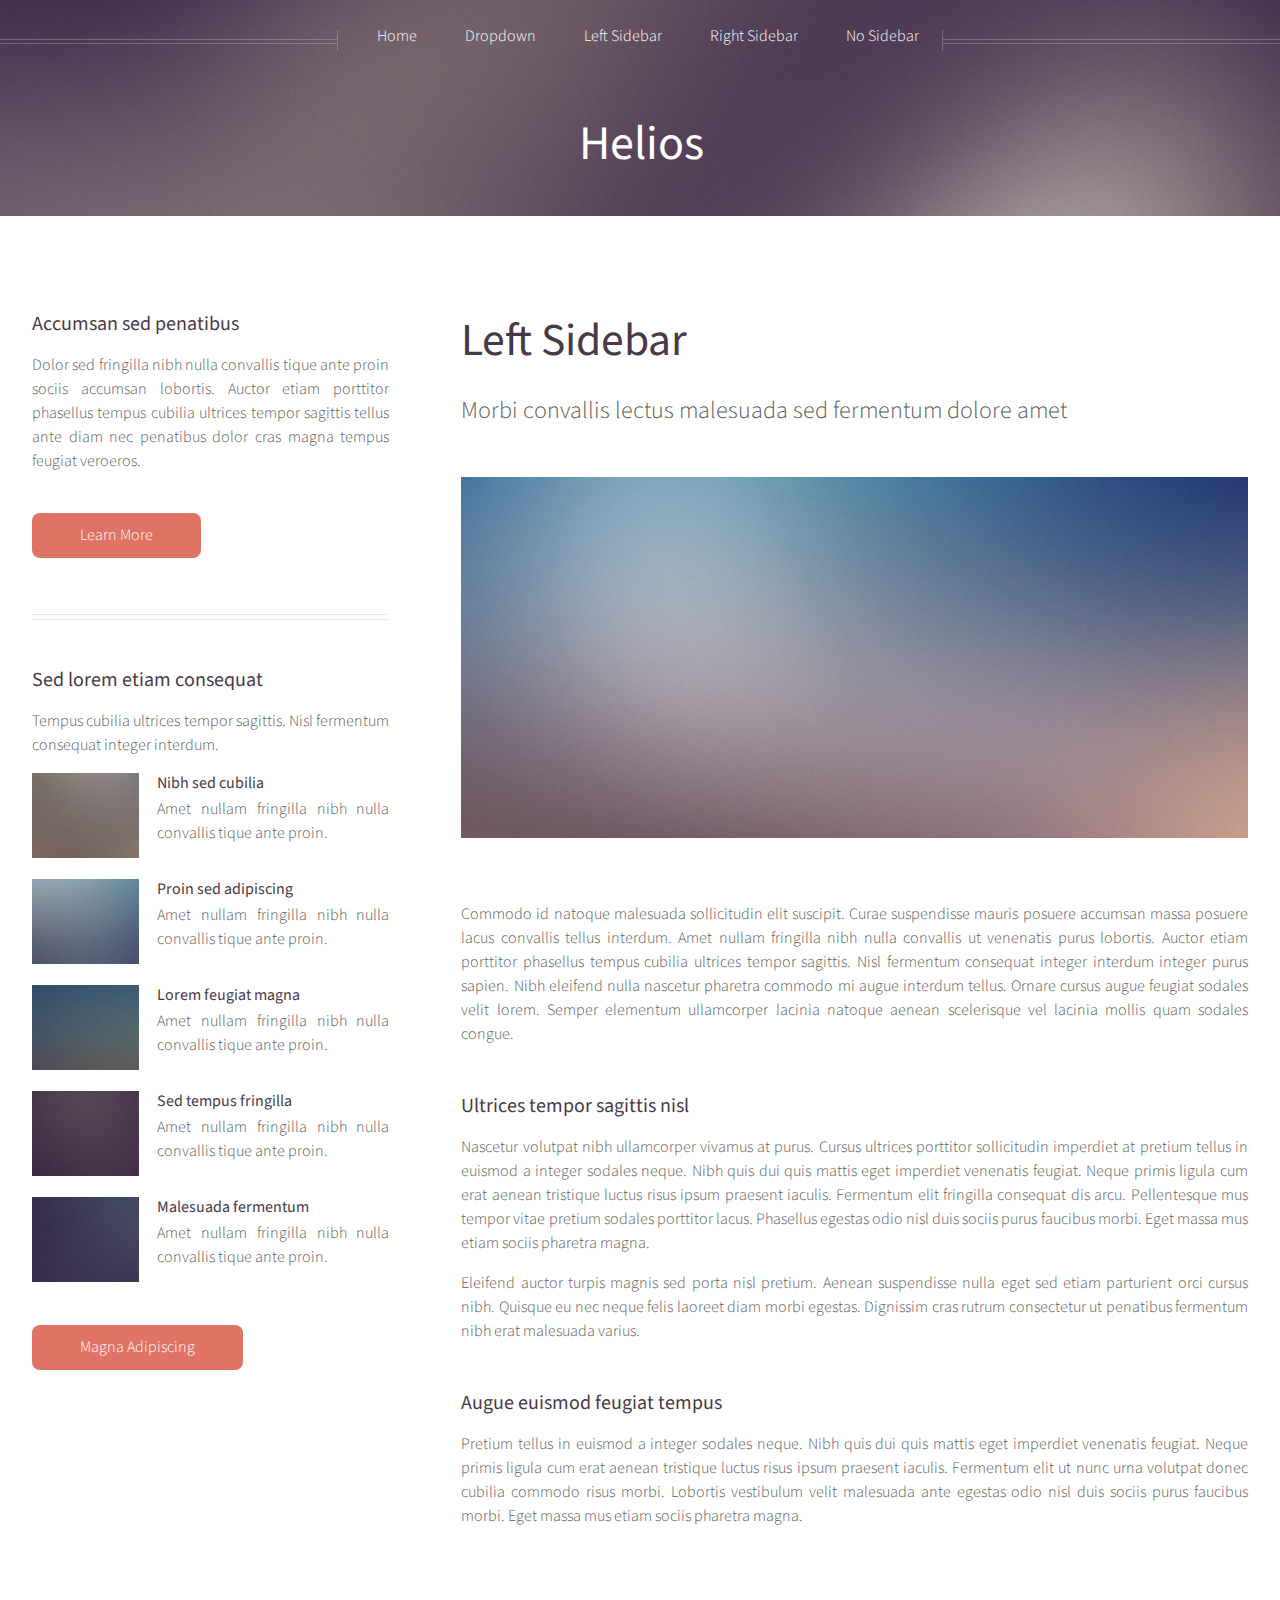
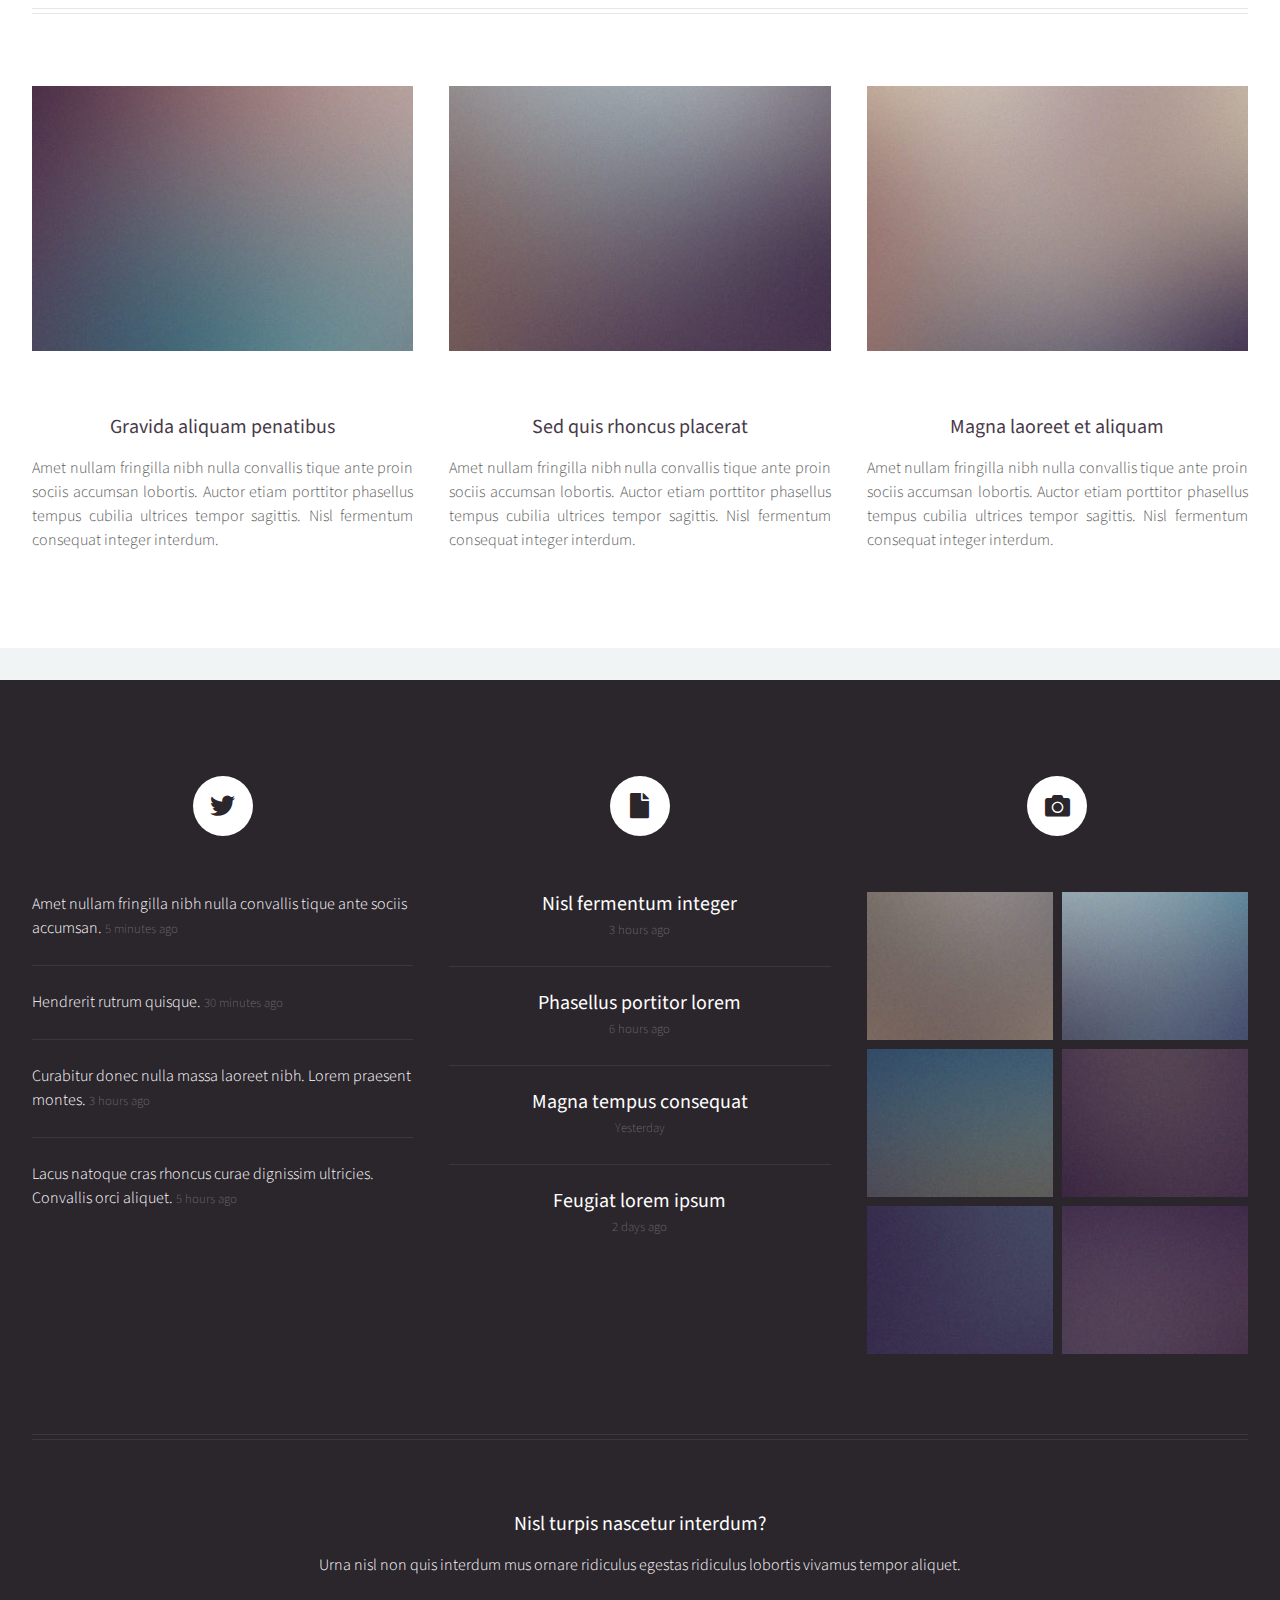
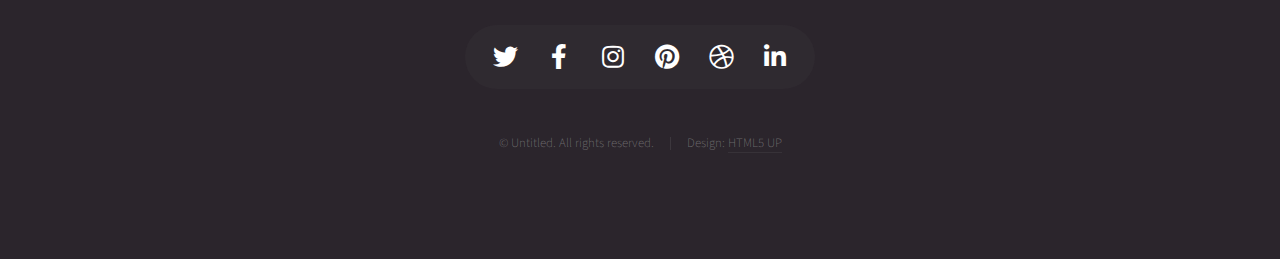
==== commit 0e659ed8: "111" ====
--- a/left-sidebar.html
+++ b/left-sidebar.html
@@ -1,24 +1,29 @@
 <!DOCTYPE HTML>
 <!--
-	Dopetrope by HTML5 UP
+	Helios by HTML5 UP
 	html5up.net | @ajlkn
 	Free for personal and commercial use under the CCA 3.0 license (html5up.net/license)
 -->
 <html>
 	<head>
-		<title>Dopetrope by HTML5 UP</title>
+		<title>Left Sidebar - Helios by HTML5 UP</title>
 		<meta charset="utf-8" />
 		<meta name="viewport" content="width=device-width, initial-scale=1, user-scalable=no" />
 		<link rel="stylesheet" href="assets/css/main.css" />
+		<noscript><link rel="stylesheet" href="assets/css/noscript.css" /></noscript>
 	</head>
 	<body class="left-sidebar is-preload">
 		<div id="page-wrapper">
 
 			<!-- Header -->
-				<section id="header">
-
-					<!-- Logo -->
-						<h1><a href="index.html">Dopetrope</a></h1>
+				<div id="header">
+
+					<!-- Inner -->
+						<div class="inner">
+							<header>
+								<h1><a href="index.html" id="logo">Helios</a></h1>
+							</header>
+						</div>
 
 					<!-- Nav -->
 						<nav id="nav">
@@ -31,257 +36,337 @@
 										<li><a href="#">Magna phasellus</a></li>
 										<li><a href="#">Etiam dolore nisl</a></li>
 										<li>
-											<a href="#">Phasellus consequat</a>
+											<a href="#">And a submenu &hellip;</a>
 											<ul>
+												<li><a href="#">Lorem ipsum dolor</a></li>
+												<li><a href="#">Phasellus consequat</a></li>
 												<li><a href="#">Magna phasellus</a></li>
 												<li><a href="#">Etiam dolore nisl</a></li>
-												<li><a href="#">Veroeros feugiat</a></li>
-												<li><a href="#">Nisl sed aliquam</a></li>
-												<li><a href="#">Dolore adipiscing</a></li>
 											</ul>
 										</li>
 										<li><a href="#">Veroeros feugiat</a></li>
 									</ul>
 								</li>
-								<li class="current"><a href="left-sidebar.html">Left Sidebar</a></li>
+								<li><a href="left-sidebar.html">Left Sidebar</a></li>
 								<li><a href="right-sidebar.html">Right Sidebar</a></li>
 								<li><a href="no-sidebar.html">No Sidebar</a></li>
 							</ul>
 						</nav>
 
-				</section>
+				</div>
 
 			<!-- Main -->
-				<section id="main">
+				<div class="wrapper style1">
+
+					<div class="container">
+						<div class="row gtr-200">
+							<div class="col-4 col-12-mobile" id="sidebar">
+								<hr class="first" />
+								<section>
+									<header>
+										<h3><a href="#">Accumsan sed penatibus</a></h3>
+									</header>
+									<p>
+										Dolor sed fringilla nibh nulla convallis tique ante proin sociis accumsan lobortis. Auctor etiam
+										porttitor phasellus tempus cubilia ultrices tempor sagittis  tellus ante diam nec penatibus dolor cras
+										magna tempus feugiat veroeros.
+									</p>
+									<footer>
+										<a href="#" class="button">Learn More</a>
+									</footer>
+								</section>
+								<hr />
+								<section>
+									<header>
+										<h3><a href="#">Sed lorem etiam consequat</a></h3>
+									</header>
+									<p>
+										Tempus cubilia ultrices tempor sagittis. Nisl fermentum consequat integer interdum.
+									</p>
+									<div class="row gtr-50">
+										<div class="col-4">
+											<a href="#" class="image fit"><img src="images/pic10.jpg" alt="" /></a>
+										</div>
+										<div class="col-8">
+											<h4>Nibh sed cubilia</h4>
+											<p>
+												Amet nullam fringilla nibh nulla convallis tique ante proin.
+											</p>
+										</div>
+										<div class="col-4">
+											<a href="#" class="image fit"><img src="images/pic11.jpg" alt="" /></a>
+										</div>
+										<div class="col-8">
+											<h4>Proin sed adipiscing</h4>
+											<p>
+												Amet nullam fringilla nibh nulla convallis tique ante proin.
+											</p>
+										</div>
+										<div class="col-4">
+											<a href="#" class="image fit"><img src="images/pic12.jpg" alt="" /></a>
+										</div>
+										<div class="col-8">
+											<h4>Lorem feugiat magna</h4>
+											<p>
+												Amet nullam fringilla nibh nulla convallis tique ante proin.
+											</p>
+										</div>
+										<div class="col-4">
+											<a href="#" class="image fit"><img src="images/pic13.jpg" alt="" /></a>
+										</div>
+										<div class="col-8">
+											<h4>Sed tempus fringilla</h4>
+											<p>
+												Amet nullam fringilla nibh nulla convallis tique ante proin.
+											</p>
+										</div>
+										<div class="col-4">
+											<a href="#" class="image fit"><img src="images/pic14.jpg" alt="" /></a>
+										</div>
+										<div class="col-8">
+											<h4>Malesuada fermentum</h4>
+											<p>
+												Amet nullam fringilla nibh nulla convallis tique ante proin.
+											</p>
+										</div>
+									</div>
+									<footer>
+										<a href="#" class="button">Magna Adipiscing</a>
+									</footer>
+								</section>
+							</div>
+							<div class="col-8 col-12-mobile imp-mobile" id="content">
+								<article id="main">
+									<header>
+										<h2><a href="#">Left Sidebar</a></h2>
+										<p>
+											Morbi convallis lectus malesuada sed fermentum dolore amet
+										</p>
+									</header>
+									<a href="#" class="image featured"><img src="images/pic06.jpg" alt="" /></a>
+									<p>
+										Commodo id natoque malesuada sollicitudin elit suscipit. Curae suspendisse mauris posuere accumsan massa
+										posuere lacus convallis tellus interdum. Amet nullam fringilla nibh nulla convallis ut venenatis purus
+										lobortis. Auctor etiam porttitor phasellus tempus cubilia ultrices tempor sagittis. Nisl fermentum
+										consequat integer interdum integer purus sapien. Nibh eleifend nulla nascetur pharetra commodo mi augue
+										interdum tellus. Ornare cursus augue feugiat sodales velit lorem. Semper elementum ullamcorper lacinia
+										natoque aenean scelerisque vel lacinia mollis quam sodales congue.
+									</p>
+									<section>
+										<header>
+											<h3>Ultrices tempor sagittis nisl</h3>
+										</header>
+										<p>
+											Nascetur volutpat nibh ullamcorper vivamus at purus. Cursus ultrices porttitor sollicitudin imperdiet
+											at pretium tellus in euismod a integer sodales neque. Nibh quis dui quis mattis eget imperdiet venenatis
+											feugiat. Neque primis ligula cum erat aenean tristique luctus risus ipsum praesent iaculis. Fermentum elit
+											fringilla consequat dis arcu. Pellentesque mus tempor vitae pretium sodales porttitor lacus. Phasellus
+											egestas odio nisl duis sociis purus faucibus morbi. Eget massa mus etiam sociis pharetra magna.
+										</p>
+										<p>
+											Eleifend auctor turpis magnis sed porta nisl pretium. Aenean suspendisse nulla eget sed etiam parturient
+											orci cursus nibh. Quisque eu nec neque felis laoreet diam morbi egestas. Dignissim cras rutrum consectetur
+											ut penatibus fermentum nibh erat malesuada varius.
+										</p>
+									</section>
+									<section>
+										<header>
+											<h3>Augue euismod feugiat tempus</h3>
+										</header>
+										<p>
+											Pretium tellus in euismod a integer sodales neque. Nibh quis dui quis mattis eget imperdiet venenatis
+											feugiat. Neque primis ligula cum erat aenean tristique luctus risus ipsum praesent iaculis. Fermentum elit
+											ut nunc urna volutpat donec cubilia commodo risus morbi. Lobortis vestibulum velit malesuada ante
+											egestas odio nisl duis sociis purus faucibus morbi. Eget massa mus etiam sociis pharetra magna.
+										</p>
+									</section>
+								</article>
+							</div>
+						</div>
+						<hr />
+						<div class="row">
+							<article class="col-4 col-12-mobile special">
+								<a href="#" class="image featured"><img src="images/pic07.jpg" alt="" /></a>
+								<header>
+									<h3><a href="#">Gravida aliquam penatibus</a></h3>
+								</header>
+								<p>
+									Amet nullam fringilla nibh nulla convallis tique ante proin sociis accumsan lobortis. Auctor etiam
+									porttitor phasellus tempus cubilia ultrices tempor sagittis. Nisl fermentum consequat integer interdum.
+								</p>
+							</article>
+							<article class="col-4 col-12-mobile special">
+								<a href="#" class="image featured"><img src="images/pic08.jpg" alt="" /></a>
+								<header>
+									<h3><a href="#">Sed quis rhoncus placerat</a></h3>
+								</header>
+								<p>
+									Amet nullam fringilla nibh nulla convallis tique ante proin sociis accumsan lobortis. Auctor etiam
+									porttitor phasellus tempus cubilia ultrices tempor sagittis. Nisl fermentum consequat integer interdum.
+								</p>
+							</article>
+							<article class="col-4 col-12-mobile special">
+								<a href="#" class="image featured"><img src="images/pic09.jpg" alt="" /></a>
+								<header>
+									<h3><a href="#">Magna laoreet et aliquam</a></h3>
+								</header>
+								<p>
+									Amet nullam fringilla nibh nulla convallis tique ante proin sociis accumsan lobortis. Auctor etiam
+									porttitor phasellus tempus cubilia ultrices tempor sagittis. Nisl fermentum consequat integer interdum.
+								</p>
+							</article>
+						</div>
+					</div>
+
+				</div>
+
+			<!-- Footer -->
+				<div id="footer">
 					<div class="container">
 						<div class="row">
-							<div class="col-4 col-12-medium">
-
-								<!-- Sidebar -->
-									<section class="box">
-										<a href="#" class="image featured"><img src="images/pic09.jpg" alt="" /></a>
+
+							<!-- Tweets -->
+								<section class="col-4 col-12-mobile">
+									<header>
+										<h2 class="icon brands fa-twitter circled"><span class="label">Tweets</span></h2>
+									</header>
+									<ul class="divided">
+										<li>
+											<article class="tweet">
+												Amet nullam fringilla nibh nulla convallis tique ante sociis accumsan.
+												<span class="timestamp">5 minutes ago</span>
+											</article>
+										</li>
+										<li>
+											<article class="tweet">
+												Hendrerit rutrum quisque.
+												<span class="timestamp">30 minutes ago</span>
+											</article>
+										</li>
+										<li>
+											<article class="tweet">
+												Curabitur donec nulla massa laoreet nibh. Lorem praesent montes.
+												<span class="timestamp">3 hours ago</span>
+											</article>
+										</li>
+										<li>
+											<article class="tweet">
+												Lacus natoque cras rhoncus curae dignissim ultricies. Convallis orci aliquet.
+												<span class="timestamp">5 hours ago</span>
+											</article>
+										</li>
+									</ul>
+								</section>
+
+							<!-- Posts -->
+								<section class="col-4 col-12-mobile">
+									<header>
+										<h2 class="icon solid fa-file circled"><span class="label">Posts</span></h2>
+									</header>
+									<ul class="divided">
+										<li>
+											<article class="post stub">
+												<header>
+													<h3><a href="#">Nisl fermentum integer</a></h3>
+												</header>
+												<span class="timestamp">3 hours ago</span>
+											</article>
+										</li>
+										<li>
+											<article class="post stub">
+												<header>
+													<h3><a href="#">Phasellus portitor lorem</a></h3>
+												</header>
+												<span class="timestamp">6 hours ago</span>
+											</article>
+										</li>
+										<li>
+											<article class="post stub">
+												<header>
+													<h3><a href="#">Magna tempus consequat</a></h3>
+												</header>
+												<span class="timestamp">Yesterday</span>
+											</article>
+										</li>
+										<li>
+											<article class="post stub">
+												<header>
+													<h3><a href="#">Feugiat lorem ipsum</a></h3>
+												</header>
+												<span class="timestamp">2 days ago</span>
+											</article>
+										</li>
+									</ul>
+								</section>
+
+							<!-- Photos -->
+								<section class="col-4 col-12-mobile">
+									<header>
+										<h2 class="icon solid fa-camera circled"><span class="label">Photos</span></h2>
+									</header>
+									<div class="row gtr-25">
+										<div class="col-6">
+											<a href="#" class="image fit"><img src="images/pic10.jpg" alt="" /></a>
+										</div>
+										<div class="col-6">
+											<a href="#" class="image fit"><img src="images/pic11.jpg" alt="" /></a>
+										</div>
+										<div class="col-6">
+											<a href="#" class="image fit"><img src="images/pic12.jpg" alt="" /></a>
+										</div>
+										<div class="col-6">
+											<a href="#" class="image fit"><img src="images/pic13.jpg" alt="" /></a>
+										</div>
+										<div class="col-6">
+											<a href="#" class="image fit"><img src="images/pic14.jpg" alt="" /></a>
+										</div>
+										<div class="col-6">
+											<a href="#" class="image fit"><img src="images/pic15.jpg" alt="" /></a>
+										</div>
+									</div>
+								</section>
+
+						</div>
+						<hr />
+						<div class="row">
+							<div class="col-12">
+
+								<!-- Contact -->
+									<section class="contact">
 										<header>
-											<h3>Sed etiam lorem nulla</h3>
+											<h3>Nisl turpis nascetur interdum?</h3>
 										</header>
-										<p>Lorem ipsum dolor sit amet sit veroeros sed amet blandit consequat veroeros lorem blandit  adipiscing et feugiat phasellus tempus dolore ipsum lorem dolore.</p>
-										<footer>
-											<a href="#" class="button alt">Magna sed taciti</a>
-										</footer>
+										<p>Urna nisl non quis interdum mus ornare ridiculus egestas ridiculus lobortis vivamus tempor aliquet.</p>
+										<ul class="icons">
+											<li><a href="#" class="icon brands fa-twitter"><span class="label">Twitter</span></a></li>
+											<li><a href="#" class="icon brands fa-facebook-f"><span class="label">Facebook</span></a></li>
+											<li><a href="#" class="icon brands fa-instagram"><span class="label">Instagram</span></a></li>
+											<li><a href="#" class="icon brands fa-pinterest"><span class="label">Pinterest</span></a></li>
+											<li><a href="#" class="icon brands fa-dribbble"><span class="label">Dribbble</span></a></li>
+											<li><a href="#" class="icon brands fa-linkedin-in"><span class="label">Linkedin</span></a></li>
+										</ul>
 									</section>
-									<section class="box">
-										<header>
-											<h3>Feugiat consequat</h3>
-										</header>
-										<p>Veroeros sed amet blandit consequat veroeros lorem blandit adipiscing et feugiat sed lorem consequat feugiat lorem dolore.</p>
-										<ul class="divided">
-											<li><a href="#">Sed et blandit consequat sed</a></li>
-											<li><a href="#">Hendrerit tortor vitae sapien dolore</a></li>
-											<li><a href="#">Sapien id suscipit magna sed felis</a></li>
-											<li><a href="#">Aptent taciti sociosqu ad litora</a></li>
-										</ul>
-										<footer>
-											<a href="#" class="button alt">Ipsum consequat</a>
-										</footer>
-									</section>
-
-							</div>
-							<div class="col-8 col-12-medium imp-medium">
-
-								<!-- Content -->
-									<article class="box post">
-										<a href="#" class="image featured"><img src="images/pic01.jpg" alt="" /></a>
-										<header>
-											<h2>Left Sidebar</h2>
-											<p>Lorem ipsum dolor sit amet feugiat</p>
-										</header>
-										<p>
-											Vestibulum scelerisque ultricies libero id hendrerit. Vivamus malesuada quam faucibus ante dignissim auctor
-											hendrerit libero placerat. Nulla facilisi. Proin aliquam felis non arcu molestie at accumsan turpis commodo.
-											Proin elementum, nibh non egestas sodales, augue quam aliquet est, id egestas diam justo adipiscing ante.
-											Pellentesque tempus nulla non urna eleifend ut ultrices nisi faucibus.
-										</p>
-										<p>
-											Praesent a dolor leo. Duis in felis in tortor lobortis volutpat et pretium tellus. Vestibulum ac ante nisl,
-											a elementum odio. Duis semper risus et lectus commodo fringilla. Maecenas sagittis convallis justo vel mattis.
-											placerat, nunc diam iaculis massa, et aliquet nibh leo non nisl vitae porta lobortis, enim neque fringilla nunc,
-											eget faucibus lacus sem quis nunc suspendisse nec lectus sit amet augue rutrum vulputate ut ut mi. Aenean
-											elementum, mi sit amet porttitor lorem ipsum dolor sit amet, consectetur adipiscing elit. Lorem ipsum dolor
-											sit amet nullam consequat feugiat dolore tempus.
-										</p>
-										<section>
-											<header>
-												<h3>Something else</h3>
-											</header>
-											<p>
-												Elementum odio duis semper risus et lectus commodo fringilla. Maecenas sagittis convallis justo vel mattis.
-												placerat, nunc diam iaculis massa, et aliquet nibh leo non nisl vitae porta lobortis, enim neque fringilla nunc,
-												eget faucibus lacus sem quis nunc suspendisse nec lectus sit amet augue rutrum vulputate ut ut mi. Aenean
-												elementum, mi sit amet porttitor lorem ipsum dolor sit amet, consectetur adipiscing elit. Lorem ipsum dolor
-												sit amet nullam consequat feugiat dolore tempus.
-											</p>
-											<p>
-												Nunc diam iaculis massa, et aliquet nibh leo non nisl vitae porta lobortis, enim neque fringilla nunc,
-												eget faucibus lacus sem quis nunc suspendisse nec lectus sit amet augue rutrum vulputate ut ut mi. Aenean
-												elementum, mi sit amet porttitor lorem ipsum dolor sit amet, consectetur adipiscing elit. Lorem ipsum dolor
-												sit amet nullam consequat feugiat dolore tempus.
-											</p>
-										</section>
-										<section>
-											<header>
-												<h3>So in conclusion ...</h3>
-											</header>
-											<p>
-												Nunc diam iaculis massa, et aliquet nibh leo non nisl vitae porta lobortis, enim neque fringilla nunc,
-												eget faucibus lacus sem quis nunc suspendisse nec lectus sit amet augue rutrum vulputate ut ut mi. Aenean
-												elementum, mi sit amet porttitor lorem ipsum dolor sit amet, consectetur adipiscing elit. Lorem ipsum dolor
-												sit amet nullam consequat feugiat dolore tempus. Elementum odio duis semper risus et lectus commodo fringilla.
-												Maecenas sagittis convallis justo vel mattis.
-											</p>
-										</section>
-									</article>
-
-							</div>
-						</div>
-					</div>
-				</section>
-
-			<!-- Footer -->
-				<section id="footer">
-					<div class="container">
-						<div class="row">
-							<div class="col-8 col-12-medium">
-								<section>
-									<header>
-										<h2>Blandit nisl adipiscing</h2>
-									</header>
-									<ul class="dates">
-										<li>
-											<span class="date">Jan <strong>27</strong></span>
-											<h3><a href="#">Lorem dolor sit amet veroeros</a></h3>
-											<p>Ipsum dolor sit amet veroeros consequat blandit ipsum phasellus lorem consequat etiam.</p>
-										</li>
-										<li>
-											<span class="date">Jan <strong>23</strong></span>
-											<h3><a href="#">Ipsum sed blandit nisl consequat</a></h3>
-											<p>Blandit phasellus lorem ipsum dolor tempor sapien tortor hendrerit adipiscing feugiat lorem.</p>
-										</li>
-										<li>
-											<span class="date">Jan <strong>15</strong></span>
-											<h3><a href="#">Magna tempus lorem feugiat</a></h3>
-											<p>Dolore consequat sed phasellus lorem sed etiam nullam dolor etiam sed amet sit consequat.</p>
-										</li>
-										<li>
-											<span class="date">Jan <strong>12</strong></span>
-											<h3><a href="#">Dolore tempus ipsum feugiat nulla</a></h3>
-											<p>Feugiat lorem dolor sed nullam tempus lorem ipsum dolor sit amet nullam consequat.</p>
-										</li>
-										<li>
-											<span class="date">Jan <strong>10</strong></span>
-											<h3><a href="#">Blandit tempus aliquam?</a></h3>
-											<p>Feugiat sed tempus blandit tempus adipiscing nisl lorem ipsum dolor sit amet dolore.</p>
-										</li>
-									</ul>
-								</section>
-							</div>
-							<div class="col-4 col-12-medium">
-								<section>
-									<header>
-										<h2>What's this all about?</h2>
-									</header>
-									<a href="#" class="image featured"><img src="images/pic10.jpg" alt="" /></a>
-									<p>
-										This is <strong>Dopetrope</strong> a free, fully responsive HTML5 site template by
-										<a href="http://twitter.com/ajlkn">AJ</a> for <a href="http://html5up.net/">HTML5 UP</a> It's released for free under
-										the <a href="http://html5up.net/license/">Creative Commons Attribution</a> license so feel free to use it for any personal or commercial project &ndash; just don't forget to credit us!
-									</p>
-									<footer>
-										<ul class="actions">
-											<li><a href="#" class="button">Find out more</a></li>
-										</ul>
-									</footer>
-								</section>
-							</div>
-							<div class="col-4 col-6-medium col-12-small">
-								<section>
-									<header>
-										<h2>Tempus consequat</h2>
-									</header>
-									<ul class="divided">
-										<li><a href="#">Lorem ipsum dolor sit amet sit veroeros</a></li>
-										<li><a href="#">Sed et blandit consequat sed tlorem blandit</a></li>
-										<li><a href="#">Adipiscing feugiat phasellus sed tempus</a></li>
-										<li><a href="#">Hendrerit tortor vitae mattis tempor sapien</a></li>
-										<li><a href="#">Sem feugiat sapien id suscipit magna felis nec</a></li>
-										<li><a href="#">Elit class aptent taciti sociosqu ad litora</a></li>
-									</ul>
-								</section>
-							</div>
-							<div class="col-4 col-6-medium col-12-small">
-								<section>
-									<header>
-										<h2>Ipsum et phasellus</h2>
-									</header>
-									<ul class="divided">
-										<li><a href="#">Lorem ipsum dolor sit amet sit veroeros</a></li>
-										<li><a href="#">Sed et blandit consequat sed tlorem blandit</a></li>
-										<li><a href="#">Adipiscing feugiat phasellus sed tempus</a></li>
-										<li><a href="#">Hendrerit tortor vitae mattis tempor sapien</a></li>
-										<li><a href="#">Sem feugiat sapien id suscipit magna felis nec</a></li>
-										<li><a href="#">Elit class aptent taciti sociosqu ad litora</a></li>
-									</ul>
-								</section>
-							</div>
-							<div class="col-4 col-12-medium">
-								<section>
-									<header>
-										<h2>Vitae tempor lorem</h2>
-									</header>
-									<ul class="social">
-										<li><a class="icon brands fa-facebook-f" href="#"><span class="label">Facebook</span></a></li>
-										<li><a class="icon brands fa-twitter" href="#"><span class="label">Twitter</span></a></li>
-										<li><a class="icon brands fa-dribbble" href="#"><span class="label">Dribbble</span></a></li>
-										<li><a class="icon brands fa-tumblr" href="#"><span class="label">Tumblr</span></a></li>
-										<li><a class="icon brands fa-linkedin-in" href="#"><span class="label">LinkedIn</span></a></li>
-									</ul>
-									<ul class="contact">
-										<li>
-											<h3>Address</h3>
-											<p>
-												Untitled Incorporated<br />
-												1234 Somewhere Road Suite<br />
-												Nashville, TN 00000-0000
-											</p>
-										</li>
-										<li>
-											<h3>Mail</h3>
-											<p><a href="#">someone@untitled.tld</a></p>
-										</li>
-										<li>
-											<h3>Phone</h3>
-											<p>(800) 000-0000</p>
-										</li>
-									</ul>
-								</section>
-							</div>
-							<div class="col-12">
 
 								<!-- Copyright -->
-									<div id="copyright">
-										<ul class="links">
+									<div class="copyright">
+										<ul class="menu">
 											<li>&copy; Untitled. All rights reserved.</li><li>Design: <a href="http://html5up.net">HTML5 UP</a></li>
 										</ul>
 									</div>
 
 							</div>
+
 						</div>
 					</div>
-				</section>
+				</div>
 
 		</div>
 
 		<!-- Scripts -->
 			<script src="assets/js/jquery.min.js"></script>
 			<script src="assets/js/jquery.dropotron.min.js"></script>
+			<script src="assets/js/jquery.scrolly.min.js"></script>
+			<script src="assets/js/jquery.scrollex.min.js"></script>
 			<script src="assets/js/browser.min.js"></script>
 			<script src="assets/js/breakpoints.min.js"></script>
 			<script src="assets/js/util.js"></script>
--- a/assets/css/main.css
+++ b/assets/css/main.css
@@ -1,8 +1,8 @@
+@import url("https://fonts.googleapis.com/css?family=Source+Sans+Pro:300,300italic,400,400italic,600");
 @import url("fontawesome-all.min.css");
-@import url("https://fonts.googleapis.com/css?family=Source+Sans+Pro:300,400,700,900,300italic");
 
 /*
-	Dopetrope by HTML5 UP
+	Helios by HTML5 UP
 	html5up.net | @ajlkn
 	Free for personal and commercial use under the CCA 3.0 license (html5up.net/license)
 */
@@ -83,8 +83,12 @@
 	}
 
 	body {
-		background: #252122;
-		background-image: url("images/bg02.png");
+		background: #f0f4f4;
+		color: #5b5b5b;
+		font-size: 15pt;
+		line-height: 1.85em;
+		font-family: 'Source Sans Pro', sans-serif;
+		font-weight: 300;
 	}
 
 		body.is-preload *, body.is-preload *:before, body.is-preload *:after {
@@ -98,22 +102,65 @@
 			transition: none !important;
 		}
 
-	body, input, textarea, select {
-		font-family: 'Source Sans Pro';
+	input, textarea, select {
+		font-size: 15pt;
+		line-height: 1.85em;
+		font-family: 'Source Sans Pro', sans-serif;
 		font-weight: 300;
-		color: #5d5d5d;
-		font-size: 14pt;
-		line-height: 1.75em;
+	}
+
+	h1, h2, h3, h4, h5, h6 {
+		font-weight: 400;
+		color: #483949;
+		line-height: 1.25em;
+	}
+
+	h1 a, h2 a, h3 a, h4 a, h5 a, h6 a {
+		color: inherit;
+		text-decoration: none;
+		border-bottom-color: transparent;
+	}
+
+	h1 strong, h2 strong, h3 strong, h4 strong, h5 strong, h6 strong {
+		font-weight: 600;
+	}
+
+	h2 {
+		font-size: 2.85em;
+	}
+
+	h3 {
+		font-size: 1.25em;
+	}
+
+	h4 {
+		font-size: 1em;
+		margin: 0 0 0.25em 0;
 	}
 
 	strong, b {
-		color: #252122;
 		font-weight: 400;
-	}
-
-	i, em {
+		color: #483949;
+	}
+
+	em, i {
 		font-style: italic;
 	}
+
+	a {
+		color: inherit;
+		border-bottom: solid 1px rgba(128, 128, 128, 0.15);
+		text-decoration: none;
+		-moz-transition: background-color 0.35s ease-in-out, color 0.35s ease-in-out, border-bottom-color 0.35s ease-in-out;
+		-webkit-transition: background-color 0.35s ease-in-out, color 0.35s ease-in-out, border-bottom-color 0.35s ease-in-out;
+		-ms-transition: background-color 0.35s ease-in-out, color 0.35s ease-in-out, border-bottom-color 0.35s ease-in-out;
+		transition: background-color 0.35s ease-in-out, color 0.35s ease-in-out, border-bottom-color 0.35s ease-in-out;
+	}
+
+		a:hover {
+			color: #ef8376;
+			border-bottom-color: transparent;
+		}
 
 	sub {
 		position: relative;
@@ -128,51 +175,55 @@
 	}
 
 	blockquote {
-		border-left: solid 0.75em #dddddd;
-		padding: 1em 0 1em 1.5em;
+		border-left: solid 0.5em #ddd;
+		padding: 1em 0 1em 2em;
 		font-style: italic;
 	}
 
-	h1, h2, h3, h4, h5, h6 {
-		color: #252122;
-		font-weight: 700;
-	}
-
-	h1 a, h2 a, h3 a, h4 a, h5 a, h6 a {
-		color: inherit;
-		text-decoration: none;
-	}
-
-	h2 {
-		font-size: 1.5em;
-	}
-
-	h3 {
-		font-size: 1.35em;
-	}
-
-	a {
-		color: #d52349;
-		text-decoration: underline;
-	}
-
-		a:hover {
-			text-decoration: none;
-		}
+	p, ul, ol, dl, table {
+		margin-bottom: 1em;
+	}
+
+	p {
+		text-align: justify;
+	}
 
 	br.clear {
 		clear: both;
 	}
 
 	hr {
+		position: relative;
+		display: block;
 		border: 0;
-		border-top: solid 1px #dddddd;
-		height: 1px;
-		margin: 2em 0 2em 0;
-	}
-
-	p, ul, ol, dl, table {
-		margin-bottom: 2em;
+		top: 4.5em;
+		margin-bottom: 9em;
+		height: 6px;
+		border-top: solid 1px rgba(128, 128, 128, 0.2);
+		border-bottom: solid 1px rgba(128, 128, 128, 0.2);
+	}
+
+		hr:before, hr:after {
+			content: '';
+			position: absolute;
+			top: -8px;
+			display: block;
+			width: 1px;
+			height: 21px;
+			background: rgba(128, 128, 128, 0.2);
+		}
+
+		hr:before {
+			left: -1px;
+		}
+
+		hr:after {
+			right: -1px;
+		}
+
+	.timestamp {
+		color: rgba(128, 128, 128, 0.75);
+		font-size: 0.8em;
 	}
 
 /* Container */
@@ -180,13 +231,13 @@
 	.container {
 		margin: 0 auto;
 		max-width: 100%;
-		width: 70em;
+		width: 1400px;
 	}
 
 		@media screen and (max-width: 1680px) {
 
 			.container {
-				width: 70em;
+				width: 1200px;
 			}
 
 		}
@@ -194,15 +245,23 @@
 		@media screen and (max-width: 1280px) {
 
 			.container {
-				width: calc(100% - 60px);
-			}
-
-		}
-
-		@media screen and (max-width: 980px) {
+				width: 100%;
+			}
+
+		}
+
+		@media screen and (max-width: 960px) {
 
 			.container {
-				width: calc(100% - 80px);
+				width: 100%;
+			}
+
+		}
+
+		@media screen and (max-width: 840px) {
+
+			.container {
+				width: 100%;
 			}
 
 		}
@@ -210,7 +269,7 @@
 		@media screen and (max-width: 736px) {
 
 			.container {
-				width: calc(100% - 40px);
+				width: 100%;
 			}
 
 		}
@@ -374,88 +433,88 @@
 				}
 
 		.row.gtr-25 {
-			margin-top: -12.5px;
-			margin-left: -12.5px;
+			margin-top: -10px;
+			margin-left: -10px;
 		}
 
 			.row.gtr-25 > * {
-				padding: 12.5px 0 0 12.5px;
+				padding: 10px 0 0 10px;
 			}
 
 			.row.gtr-25.gtr-uniform {
-				margin-top: -12.5px;
+				margin-top: -10px;
 			}
 
 				.row.gtr-25.gtr-uniform > * {
-					padding-top: 12.5px;
+					padding-top: 10px;
 				}
 
 		.row.gtr-50 {
-			margin-top: -25px;
-			margin-left: -25px;
+			margin-top: -20px;
+			margin-left: -20px;
 		}
 
 			.row.gtr-50 > * {
-				padding: 25px 0 0 25px;
+				padding: 20px 0 0 20px;
 			}
 
 			.row.gtr-50.gtr-uniform {
-				margin-top: -25px;
+				margin-top: -20px;
 			}
 
 				.row.gtr-50.gtr-uniform > * {
-					padding-top: 25px;
+					padding-top: 20px;
 				}
 
 		.row {
-			margin-top: -50px;
-			margin-left: -50px;
+			margin-top: -40px;
+			margin-left: -40px;
 		}
 
 			.row > * {
-				padding: 50px 0 0 50px;
+				padding: 40px 0 0 40px;
 			}
 
 			.row.gtr-uniform {
-				margin-top: -50px;
+				margin-top: -40px;
 			}
 
 				.row.gtr-uniform > * {
-					padding-top: 50px;
+					padding-top: 40px;
 				}
 
 		.row.gtr-150 {
-			margin-top: -75px;
-			margin-left: -75px;
+			margin-top: -60px;
+			margin-left: -60px;
 		}
 
 			.row.gtr-150 > * {
-				padding: 75px 0 0 75px;
+				padding: 60px 0 0 60px;
 			}
 
 			.row.gtr-150.gtr-uniform {
-				margin-top: -75px;
+				margin-top: -60px;
 			}
 
 				.row.gtr-150.gtr-uniform > * {
-					padding-top: 75px;
+					padding-top: 60px;
 				}
 
 		.row.gtr-200 {
-			margin-top: -100px;
-			margin-left: -100px;
+			margin-top: -80px;
+			margin-left: -80px;
 		}
 
 			.row.gtr-200 > * {
-				padding: 100px 0 0 100px;
+				padding: 80px 0 0 80px;
 			}
 
 			.row.gtr-200.gtr-uniform {
-				margin-top: -100px;
+				margin-top: -80px;
 			}
 
 				.row.gtr-200.gtr-uniform > * {
-					padding-top: 100px;
+					padding-top: 80px;
 				}
 
 		@media screen and (max-width: 1680px) {
@@ -499,103 +558,103 @@
 					align-items: flex-end;
 				}
 
-				.row > .imp-xlarge {
+				.row > .imp-wide {
 					order: -1;
 				}
 
-				.row > .col-1-xlarge {
+				.row > .col-1-wide {
 					width: 8.33333%;
 				}
 
-				.row > .off-1-xlarge {
+				.row > .off-1-wide {
 					margin-left: 8.33333%;
 				}
 
-				.row > .col-2-xlarge {
+				.row > .col-2-wide {
 					width: 16.66667%;
 				}
 
-				.row > .off-2-xlarge {
+				.row > .off-2-wide {
 					margin-left: 16.66667%;
 				}
 
-				.row > .col-3-xlarge {
+				.row > .col-3-wide {
 					width: 25%;
 				}
 
-				.row > .off-3-xlarge {
+				.row > .off-3-wide {
 					margin-left: 25%;
 				}
 
-				.row > .col-4-xlarge {
+				.row > .col-4-wide {
 					width: 33.33333%;
 				}
 
-				.row > .off-4-xlarge {
+				.row > .off-4-wide {
 					margin-left: 33.33333%;
 				}
 
-				.row > .col-5-xlarge {
+				.row > .col-5-wide {
 					width: 41.66667%;
 				}
 
-				.row > .off-5-xlarge {
+				.row > .off-5-wide {
 					margin-left: 41.66667%;
 				}
 
-				.row > .col-6-xlarge {
+				.row > .col-6-wide {
 					width: 50%;
 				}
 
-				.row > .off-6-xlarge {
+				.row > .off-6-wide {
 					margin-left: 50%;
 				}
 
-				.row > .col-7-xlarge {
+				.row > .col-7-wide {
 					width: 58.33333%;
 				}
 
-				.row > .off-7-xlarge {
+				.row > .off-7-wide {
 					margin-left: 58.33333%;
 				}
 
-				.row > .col-8-xlarge {
+				.row > .col-8-wide {
 					width: 66.66667%;
 				}
 
-				.row > .off-8-xlarge {
+				.row > .off-8-wide {
 					margin-left: 66.66667%;
 				}
 
-				.row > .col-9-xlarge {
+				.row > .col-9-wide {
 					width: 75%;
 				}
 
-				.row > .off-9-xlarge {
+				.row > .off-9-wide {
 					margin-left: 75%;
 				}
 
-				.row > .col-10-xlarge {
+				.row > .col-10-wide {
 					width: 83.33333%;
 				}
 
-				.row > .off-10-xlarge {
+				.row > .off-10-wide {
 					margin-left: 83.33333%;
 				}
 
-				.row > .col-11-xlarge {
+				.row > .col-11-wide {
 					width: 91.66667%;
 				}
 
-				.row > .off-11-xlarge {
+				.row > .off-11-wide {
 					margin-left: 91.66667%;
 				}
 
-				.row > .col-12-xlarge {
+				.row > .col-12-wide {
 					width: 100%;
 				}
 
-				.row > .off-12-xlarge {
+				.row > .off-12-wide {
 					margin-left: 100%;
 				}
 
@@ -617,88 +676,88 @@
 						}
 
 				.row.gtr-25 {
-					margin-top: -12.5px;
-					margin-left: -12.5px;
+					margin-top: -10px;
+					margin-left: -10px;
 				}
 
 					.row.gtr-25 > * {
-						padding: 12.5px 0 0 12.5px;
+						padding: 10px 0 0 10px;
 					}
 
 					.row.gtr-25.gtr-uniform {
-						margin-top: -12.5px;
+						margin-top: -10px;
 					}
 
 						.row.gtr-25.gtr-uniform > * {
-							padding-top: 12.5px;
+							padding-top: 10px;
 						}
 
 				.row.gtr-50 {
-					margin-top: -25px;
-					margin-left: -25px;
+					margin-top: -20px;
+					margin-left: -20px;
 				}
 
 					.row.gtr-50 > * {
-						padding: 25px 0 0 25px;
+						padding: 20px 0 0 20px;
 					}
 
 					.row.gtr-50.gtr-uniform {
-						margin-top: -25px;
+						margin-top: -20px;
 					}
 
 						.row.gtr-50.gtr-uniform > * {
-							padding-top: 25px;
+							padding-top: 20px;
 						}
 
 				.row {
-					margin-top: -50px;
-					margin-left: -50px;
+					margin-top: -40px;
+					margin-left: -40px;
 				}
 
 					.row > * {
-						padding: 50px 0 0 50px;
+						padding: 40px 0 0 40px;
 					}
 
 					.row.gtr-uniform {
-						margin-top: -50px;
+						margin-top: -40px;
 					}
 
 						.row.gtr-uniform > * {
-							padding-top: 50px;
+							padding-top: 40px;
 						}
 
 				.row.gtr-150 {
-					margin-top: -75px;
-					margin-left: -75px;
+					margin-top: -60px;
+					margin-left: -60px;
 				}
 
 					.row.gtr-150 > * {
-						padding: 75px 0 0 75px;
+						padding: 60px 0 0 60px;
 					}
 
 					.row.gtr-150.gtr-uniform {
-						margin-top: -75px;
+						margin-top: -60px;
 					}
 
 						.row.gtr-150.gtr-uniform > * {
-							padding-top: 75px;
+							padding-top: 60px;
 						}
 
 				.row.gtr-200 {
-					margin-top: -100px;
-					margin-left: -100px;
+					margin-top: -80px;
+					margin-left: -80px;
 				}
 
 					.row.gtr-200 > * {
-						padding: 100px 0 0 100px;
+						padding: 80px 0 0 80px;
 					}
 
 					.row.gtr-200.gtr-uniform {
-						margin-top: -100px;
+						margin-top: -80px;
 					}
 
 						.row.gtr-200.gtr-uniform > * {
-							padding-top: 100px;
+							padding-top: 80px;
 						}
 
 		}
@@ -744,103 +803,103 @@
 					align-items: flex-end;
 				}
 
-				.row > .imp-large {
+				.row > .imp-normal {
 					order: -1;
 				}
 
-				.row > .col-1-large {
+				.row > .col-1-normal {
 					width: 8.33333%;
 				}
 
-				.row > .off-1-large {
+				.row > .off-1-normal {
 					margin-left: 8.33333%;
 				}
 
-				.row > .col-2-large {
+				.row > .col-2-normal {
 					width: 16.66667%;
 				}
 
-				.row > .off-2-large {
+				.row > .off-2-normal {
 					margin-left: 16.66667%;
 				}
 
-				.row > .col-3-large {
+				.row > .col-3-normal {
 					width: 25%;
 				}
 
-				.row > .off-3-large {
+				.row > .off-3-normal {
 					margin-left: 25%;
 				}
 
-				.row > .col-4-large {
+				.row > .col-4-normal {
 					width: 33.33333%;
 				}
 
-				.row > .off-4-large {
+				.row > .off-4-normal {
 					margin-left: 33.33333%;
 				}
 
-				.row > .col-5-large {
+				.row > .col-5-normal {
 					width: 41.66667%;
 				}
 
-				.row > .off-5-large {
+				.row > .off-5-normal {
 					margin-left: 41.66667%;
 				}
 
-				.row > .col-6-large {
+				.row > .col-6-normal {
 					width: 50%;
 				}
 
-				.row > .off-6-large {
+				.row > .off-6-normal {
 					margin-left: 50%;
 				}
 
-				.row > .col-7-large {
+				.row > .col-7-normal {
 					width: 58.33333%;
 				}
 
-				.row > .off-7-large {
+				.row > .off-7-normal {
 					margin-left: 58.33333%;
 				}
 
-				.row > .col-8-large {
+				.row > .col-8-normal {
 					width: 66.66667%;
 				}
 
-				.row > .off-8-large {
+				.row > .off-8-normal {
 					margin-left: 66.66667%;
 				}
 
-				.row > .col-9-large {
+				.row > .col-9-normal {
 					width: 75%;
 				}
 
-				.row > .off-9-large {
+				.row > .off-9-normal {
 					margin-left: 75%;
 				}
 
-				.row > .col-10-large {
+				.row > .col-10-normal {
 					width: 83.33333%;
 				}
 
-				.row > .off-10-large {
+				.row > .off-10-normal {
 					margin-left: 83.33333%;
 				}
 
-				.row > .col-11-large {
+				.row > .col-11-normal {
 					width: 91.66667%;
 				}
 
-				.row > .off-11-large {
+				.row > .off-11-normal {
 					margin-left: 91.66667%;
 				}
 
-				.row > .col-12-large {
+				.row > .col-12-normal {
 					width: 100%;
 				}
 
-				.row > .off-12-large {
+				.row > .off-12-normal {
 					margin-left: 100%;
 				}
 
@@ -862,93 +921,93 @@
 						}
 
 				.row.gtr-25 {
-					margin-top: -7.5px;
-					margin-left: -7.5px;
+					margin-top: -9px;
+					margin-left: -9px;
 				}
 
 					.row.gtr-25 > * {
-						padding: 7.5px 0 0 7.5px;
+						padding: 9px 0 0 9px;
 					}
 
 					.row.gtr-25.gtr-uniform {
-						margin-top: -7.5px;
+						margin-top: -9px;
 					}
 
 						.row.gtr-25.gtr-uniform > * {
-							padding-top: 7.5px;
+							padding-top: 9px;
 						}
 
 				.row.gtr-50 {
-					margin-top: -15px;
-					margin-left: -15px;
+					margin-top: -18px;
+					margin-left: -18px;
 				}
 
 					.row.gtr-50 > * {
-						padding: 15px 0 0 15px;
+						padding: 18px 0 0 18px;
 					}
 
 					.row.gtr-50.gtr-uniform {
-						margin-top: -15px;
+						margin-top: -18px;
 					}
 
 						.row.gtr-50.gtr-uniform > * {
-							padding-top: 15px;
+							padding-top: 18px;
 						}
 
 				.row {
-					margin-top: -30px;
-					margin-left: -30px;
+					margin-top: -36px;
+					margin-left: -36px;
 				}
 
 					.row > * {
-						padding: 30px 0 0 30px;
+						padding: 36px 0 0 36px;
 					}
 
 					.row.gtr-uniform {
-						margin-top: -30px;
+						margin-top: -36px;
 					}
 
 						.row.gtr-uniform > * {
-							padding-top: 30px;
+							padding-top: 36px;
 						}
 
 				.row.gtr-150 {
-					margin-top: -45px;
-					margin-left: -45px;
+					margin-top: -54px;
+					margin-left: -54px;
 				}
 
 					.row.gtr-150 > * {
-						padding: 45px 0 0 45px;
+						padding: 54px 0 0 54px;
 					}
 
 					.row.gtr-150.gtr-uniform {
-						margin-top: -45px;
+						margin-top: -54px;
 					}
 
 						.row.gtr-150.gtr-uniform > * {
-							padding-top: 45px;
+							padding-top: 54px;
 						}
 
 				.row.gtr-200 {
-					margin-top: -60px;
-					margin-left: -60px;
+					margin-top: -72px;
+					margin-left: -72px;
 				}
 
 					.row.gtr-200 > * {
-						padding: 60px 0 0 60px;
+						padding: 72px 0 0 72px;
 					}
 
 					.row.gtr-200.gtr-uniform {
-						margin-top: -60px;
+						margin-top: -72px;
 					}
 
 						.row.gtr-200.gtr-uniform > * {
-							padding-top: 60px;
+							padding-top: 72px;
 						}
 
 		}
 
-		@media screen and (max-width: 980px) {
+		@media screen and (max-width: 960px) {
 
 			.row {
 				display: flex;
@@ -989,103 +1048,103 @@
 					align-items: flex-end;
 				}
 
-				.row > .imp-medium {
+				.row > .imp-narrow {
 					order: -1;
 				}
 
-				.row > .col-1-medium {
+				.row > .col-1-narrow {
 					width: 8.33333%;
 				}
 
-				.row > .off-1-medium {
+				.row > .off-1-narrow {
 					margin-left: 8.33333%;
 				}
 
-				.row > .col-2-medium {
+				.row > .col-2-narrow {
 					width: 16.66667%;
 				}
 
-				.row > .off-2-medium {
+				.row > .off-2-narrow {
 					margin-left: 16.66667%;
 				}
 
-				.row > .col-3-medium {
+				.row > .col-3-narrow {
 					width: 25%;
 				}
 
-				.row > .off-3-medium {
+				.row > .off-3-narrow {
 					margin-left: 25%;
 				}
 
-				.row > .col-4-medium {
+				.row > .col-4-narrow {
 					width: 33.33333%;
 				}
 
-				.row > .off-4-medium {
+				.row > .off-4-narrow {
 					margin-left: 33.33333%;
 				}
 
-				.row > .col-5-medium {
+				.row > .col-5-narrow {
 					width: 41.66667%;
 				}
 
-				.row > .off-5-medium {
+				.row > .off-5-narrow {
 					margin-left: 41.66667%;
 				}
 
-				.row > .col-6-medium {
+				.row > .col-6-narrow {
 					width: 50%;
 				}
 
-				.row > .off-6-medium {
+				.row > .off-6-narrow {
 					margin-left: 50%;
 				}
 
-				.row > .col-7-medium {
+				.row > .col-7-narrow {
 					width: 58.33333%;
 				}
 
-				.row > .off-7-medium {
+				.row > .off-7-narrow {
 					margin-left: 58.33333%;
 				}
 
-				.row > .col-8-medium {
+				.row > .col-8-narrow {
 					width: 66.66667%;
 				}
 
-				.row > .off-8-medium {
+				.row > .off-8-narrow {
 					margin-left: 66.66667%;
 				}
 
-				.row > .col-9-medium {
+				.row > .col-9-narrow {
 					width: 75%;
 				}
 
-				.row > .off-9-medium {
+				.row > .off-9-narrow {
 					margin-left: 75%;
 				}
 
-				.row > .col-10-medium {
+				.row > .col-10-narrow {
 					width: 83.33333%;
 				}
 
-				.row > .off-10-medium {
+				.row > .off-10-narrow {
 					margin-left: 83.33333%;
 				}
 
-				.row > .col-11-medium {
+				.row > .col-11-narrow {
 					width: 91.66667%;
 				}
 
-				.row > .off-11-medium {
+				.row > .off-11-narrow {
 					margin-left: 91.66667%;
 				}
 
-				.row > .col-12-medium {
+				.row > .col-12-narrow {
 					width: 100%;
 				}
 
-				.row > .off-12-medium {
+				.row > .off-12-narrow {
 					margin-left: 100%;
 				}
 
@@ -1107,93 +1166,93 @@
 						}
 
 				.row.gtr-25 {
-					margin-top: -10px;
-					margin-left: -10px;
+					margin-top: -8px;
+					margin-left: -8px;
 				}
 
 					.row.gtr-25 > * {
-						padding: 10px 0 0 10px;
+						padding: 8px 0 0 8px;
 					}
 
 					.row.gtr-25.gtr-uniform {
-						margin-top: -10px;
+						margin-top: -8px;
 					}
 
 						.row.gtr-25.gtr-uniform > * {
-							padding-top: 10px;
+							padding-top: 8px;
 						}
 
 				.row.gtr-50 {
-					margin-top: -20px;
-					margin-left: -20px;
+					margin-top: -16px;
+					margin-left: -16px;
 				}
 
 					.row.gtr-50 > * {
-						padding: 20px 0 0 20px;
+						padding: 16px 0 0 16px;
 					}
 
 					.row.gtr-50.gtr-uniform {
-						margin-top: -20px;
+						margin-top: -16px;
 					}
 
 						.row.gtr-50.gtr-uniform > * {
-							padding-top: 20px;
+							padding-top: 16px;
 						}
 
 				.row {
-					margin-top: -40px;
-					margin-left: -40px;
+					margin-top: -32px;
+					margin-left: -32px;
 				}
 
 					.row > * {
-						padding: 40px 0 0 40px;
+						padding: 32px 0 0 32px;
 					}
 
 					.row.gtr-uniform {
-						margin-top: -40px;
+						margin-top: -32px;
 					}
 
 						.row.gtr-uniform > * {
-							padding-top: 40px;
+							padding-top: 32px;
 						}
 
 				.row.gtr-150 {
-					margin-top: -60px;
-					margin-left: -60px;
+					margin-top: -48px;
+					margin-left: -48px;
 				}
 
 					.row.gtr-150 > * {
-						padding: 60px 0 0 60px;
+						padding: 48px 0 0 48px;
 					}
 
 					.row.gtr-150.gtr-uniform {
-						margin-top: -60px;
+						margin-top: -48px;
 					}
 
 						.row.gtr-150.gtr-uniform > * {
-							padding-top: 60px;
+							padding-top: 48px;
 						}
 
 				.row.gtr-200 {
-					margin-top: -80px;
-					margin-left: -80px;
+					margin-top: -64px;
+					margin-left: -64px;
 				}
 
 					.row.gtr-200 > * {
-						padding: 80px 0 0 80px;
+						padding: 64px 0 0 64px;
 					}
 
 					.row.gtr-200.gtr-uniform {
-						margin-top: -80px;
+						margin-top: -64px;
 					}
 
 						.row.gtr-200.gtr-uniform > * {
-							padding-top: 80px;
+							padding-top: 64px;
 						}
 
 		}
 
-		@media screen and (max-width: 736px) {
+		@media screen and (max-width: 840px) {
 
 			.row {
 				display: flex;
@@ -1234,103 +1293,103 @@
 					align-items: flex-end;
 				}
 
-				.row > .imp-small {
+				.row > .imp-narrower {
 					order: -1;
 				}
 
-				.row > .col-1-small {
+				.row > .col-1-narrower {
 					width: 8.33333%;
 				}
 
-				.row > .off-1-small {
+				.row > .off-1-narrower {
 					margin-left: 8.33333%;
 				}
 
-				.row > .col-2-small {
+				.row > .col-2-narrower {
 					width: 16.66667%;
 				}
 
-				.row > .off-2-small {
+				.row > .off-2-narrower {
 					margin-left: 16.66667%;
 				}
 
-				.row > .col-3-small {
+				.row > .col-3-narrower {
 					width: 25%;
 				}
 
-				.row > .off-3-small {
+				.row > .off-3-narrower {
 					margin-left: 25%;
 				}
 
-				.row > .col-4-small {
+				.row > .col-4-narrower {
 					width: 33.33333%;
 				}
 
-				.row > .off-4-small {
+				.row > .off-4-narrower {
 					margin-left: 33.33333%;
 				}
 
-				.row > .col-5-small {
+				.row > .col-5-narrower {
 					width: 41.66667%;
 				}
 
-				.row > .off-5-small {
+				.row > .off-5-narrower {
 					margin-left: 41.66667%;
 				}
 
-				.row > .col-6-small {
+				.row > .col-6-narrower {
 					width: 50%;
 				}
 
-				.row > .off-6-small {
+				.row > .off-6-narrower {
 					margin-left: 50%;
 				}
 
-				.row > .col-7-small {
+				.row > .col-7-narrower {
 					width: 58.33333%;
 				}
 
-				.row > .off-7-small {
+				.row > .off-7-narrower {
 					margin-left: 58.33333%;
 				}
 
-				.row > .col-8-small {
+				.row > .col-8-narrower {
 					width: 66.66667%;
 				}
 
-				.row > .off-8-small {
+				.row > .off-8-narrower {
 					margin-left: 66.66667%;
 				}
 
-				.row > .col-9-small {
+				.row > .col-9-narrower {
 					width: 75%;
 				}
 
-				.row > .off-9-small {
+				.row > .off-9-narrower {
 					margin-left: 75%;
 				}
 
-				.row > .col-10-small {
+				.row > .col-10-narrower {
 					width: 83.33333%;
 				}
 
-				.row > .off-10-small {
+				.row > .off-10-narrower {
 					margin-left: 83.33333%;
 				}
 
-				.row > .col-11-small {
+				.row > .col-11-narrower {
 					width: 91.66667%;
 				}
 
-				.row > .off-11-small {
+				.row > .off-11-narrower {
 					margin-left: 91.66667%;
 				}
 
-				.row > .col-12-small {
+				.row > .col-12-narrower {
 					width: 100%;
 				}
 
-				.row > .off-12-small {
+				.row > .off-12-narrower {
 					margin-left: 100%;
 				}
 
@@ -1352,6 +1411,251 @@
 						}
 
 				.row.gtr-25 {
+					margin-top: -8px;
+					margin-left: -8px;
+				}
+
+					.row.gtr-25 > * {
+						padding: 8px 0 0 8px;
+					}
+
+					.row.gtr-25.gtr-uniform {
+						margin-top: -8px;
+					}
+
+						.row.gtr-25.gtr-uniform > * {
+							padding-top: 8px;
+						}
+
+				.row.gtr-50 {
+					margin-top: -16px;
+					margin-left: -16px;
+				}
+
+					.row.gtr-50 > * {
+						padding: 16px 0 0 16px;
+					}
+
+					.row.gtr-50.gtr-uniform {
+						margin-top: -16px;
+					}
+
+						.row.gtr-50.gtr-uniform > * {
+							padding-top: 16px;
+						}
+
+				.row {
+					margin-top: -32px;
+					margin-left: -32px;
+				}
+
+					.row > * {
+						padding: 32px 0 0 32px;
+					}
+
+					.row.gtr-uniform {
+						margin-top: -32px;
+					}
+
+						.row.gtr-uniform > * {
+							padding-top: 32px;
+						}
+
+				.row.gtr-150 {
+					margin-top: -48px;
+					margin-left: -48px;
+				}
+
+					.row.gtr-150 > * {
+						padding: 48px 0 0 48px;
+					}
+
+					.row.gtr-150.gtr-uniform {
+						margin-top: -48px;
+					}
+
+						.row.gtr-150.gtr-uniform > * {
+							padding-top: 48px;
+						}
+
+				.row.gtr-200 {
+					margin-top: -64px;
+					margin-left: -64px;
+				}
+
+					.row.gtr-200 > * {
+						padding: 64px 0 0 64px;
+					}
+
+					.row.gtr-200.gtr-uniform {
+						margin-top: -64px;
+					}
+
+						.row.gtr-200.gtr-uniform > * {
+							padding-top: 64px;
+						}
+
+		}
+
+		@media screen and (max-width: 736px) {
+
+			.row {
+				display: flex;
+				flex-wrap: wrap;
+				box-sizing: border-box;
+				align-items: stretch;
+			}
+
+				.row > * {
+					box-sizing: border-box;
+				}
+
+				.row.gtr-uniform > * > :last-child {
+					margin-bottom: 0;
+				}
+
+				.row.aln-left {
+					justify-content: flex-start;
+				}
+
+				.row.aln-center {
+					justify-content: center;
+				}
+
+				.row.aln-right {
+					justify-content: flex-end;
+				}
+
+				.row.aln-top {
+					align-items: flex-start;
+				}
+
+				.row.aln-middle {
+					align-items: center;
+				}
+
+				.row.aln-bottom {
+					align-items: flex-end;
+				}
+
+				.row > .imp-mobile {
+					order: -1;
+				}
+
+				.row > .col-1-mobile {
+					width: 8.33333%;
+				}
+
+				.row > .off-1-mobile {
+					margin-left: 8.33333%;
+				}
+
+				.row > .col-2-mobile {
+					width: 16.66667%;
+				}
+
+				.row > .off-2-mobile {
+					margin-left: 16.66667%;
+				}
+
+				.row > .col-3-mobile {
+					width: 25%;
+				}
+
+				.row > .off-3-mobile {
+					margin-left: 25%;
+				}
+
+				.row > .col-4-mobile {
+					width: 33.33333%;
+				}
+
+				.row > .off-4-mobile {
+					margin-left: 33.33333%;
+				}
+
+				.row > .col-5-mobile {
+					width: 41.66667%;
+				}
+
+				.row > .off-5-mobile {
+					margin-left: 41.66667%;
+				}
+
+				.row > .col-6-mobile {
+					width: 50%;
+				}
+
+				.row > .off-6-mobile {
+					margin-left: 50%;
+				}
+
+				.row > .col-7-mobile {
+					width: 58.33333%;
+				}
+
+				.row > .off-7-mobile {
+					margin-left: 58.33333%;
+				}
+
+				.row > .col-8-mobile {
+					width: 66.66667%;
+				}
+
+				.row > .off-8-mobile {
+					margin-left: 66.66667%;
+				}
+
+				.row > .col-9-mobile {
+					width: 75%;
+				}
+
+				.row > .off-9-mobile {
+					margin-left: 75%;
+				}
+
+				.row > .col-10-mobile {
+					width: 83.33333%;
+				}
+
+				.row > .off-10-mobile {
+					margin-left: 83.33333%;
+				}
+
+				.row > .col-11-mobile {
+					width: 91.66667%;
+				}
+
+				.row > .off-11-mobile {
+					margin-left: 91.66667%;
+				}
+
+				.row > .col-12-mobile {
+					width: 100%;
+				}
+
+				.row > .off-12-mobile {
+					margin-left: 100%;
+				}
+
+				.row.gtr-0 {
+					margin-top: 0px;
+					margin-left: 0px;
+				}
+
+					.row.gtr-0 > * {
+						padding: 0px 0 0 0px;
+					}
+
+					.row.gtr-0.gtr-uniform {
+						margin-top: 0px;
+					}
+
+						.row.gtr-0.gtr-uniform > * {
+							padding-top: 0px;
+						}
+
+				.row.gtr-25 {
 					margin-top: -5px;
 					margin-left: -5px;
 				}
@@ -1438,41 +1742,248 @@
 
 		}
 
+/* Sections/Article */
+
+	section, article {
+		margin-bottom: 3em;
+	}
+
+		section > :last-child, section:last-child, article > :last-child, article:last-child {
+			margin-bottom: 0;
+		}
+
+		section.special > header, section.special > footer, article.special > header, article.special > footer {
+			text-align: center;
+		}
+
+	.row > section, .row > article {
+		margin-bottom: 0;
+	}
+
+	header {
+		margin: 0 0 1em 0;
+	}
+
+		header > p {
+			display: block;
+			font-size: 1.5em;
+			margin: 1em 0 2em 0;
+			line-height: 1.5em;
+			text-align: inherit;
+		}
+
+	footer {
+		margin: 2.5em 0 0 0;
+	}
+
+/* Image */
+
+	.image {
+		position: relative;
+		display: inline-block;
+		border: 0;
+		outline: 0;
+	}
+
+		.image img {
+			display: block;
+			width: 100%;
+		}
+
+		.image.fit {
+			display: block;
+			width: 100%;
+		}
+
+		.image.featured {
+			display: block;
+			width: 100%;
+			margin: 0 0 4em 0;
+		}
+
+		.image.left {
+			float: left;
+			margin: 0 2em 2em 0;
+		}
+
+		.image.centered {
+			display: block;
+			margin: 0 0 2em 0;
+		}
+
+			.image.centered img {
+				margin: 0 auto;
+				width: auto;
+			}
+
+/* List */
+
+	ul {
+		list-style: disc;
+		padding-left: 1em;
+	}
+
+		ul li {
+			padding-left: 0.5em;
+		}
+
+	ol {
+		list-style: decimal;
+		padding-left: 1.25em;
+	}
+
+		ol li {
+			padding-left: 0.25em;
+		}
+
+/* Actions */
+
+	ul.actions {
+		margin: 3em 0 0 0;
+		list-style: none;
+		padding-left: 0;
+	}
+
+		form ul.actions {
+			margin-top: 0;
+		}
+
+		ul.actions li {
+			display: inline-block;
+			margin: 0 0.75em 0 0.75em;
+			padding-left: 0;
+		}
+
+			ul.actions li:first-child {
+				margin-left: 0;
+			}
+
+			ul.actions li:last-child {
+				margin-right: 0;
+			}
+
+/* Divided */
+
+	ul.divided {
+		list-style: none;
+		padding-left: 0;
+	}
+
+		ul.divided li {
+			border-top: solid 1px rgba(128, 128, 128, 0.2);
+			padding-top: 1.5em;
+			margin-top: 1.5em;
+			padding-left: 0;
+		}
+
+			ul.divided li:first-child {
+				border-top: 0;
+				padding-top: 0;
+				margin-top: 0;
+			}
+
+/* Menu */
+
+	ul.menu {
+		height: 1em;
+		line-height: 1em;
+		list-style: none;
+		padding-left: 0;
+	}
+
+		ul.menu li {
+			display: inline-block;
+			border-left: solid 1px rgba(128, 128, 128, 0.2);
+			padding-left: 1.25em;
+			margin-left: 1.25em;
+		}
+
+			ul.menu li:first-child {
+				border-left: 0;
+				padding-left: 0;
+				margin-left: 0;
+			}
+
+/* Icons */
+
+	ul.icons {
+		position: relative;
+		background: rgba(128, 128, 128, 0.05);
+		border-radius: 4em;
+		display: inline-block;
+		padding: 0.35em 0.75em 0.35em 0.75em;
+		font-size: 1.25em;
+		cursor: default;
+		list-style: none;
+	}
+
+		ul.icons li {
+			display: inline-block;
+			padding-left: 0;
+		}
+
+			ul.icons li a {
+				display: inline-block;
+				background: none;
+				width: 2.5em;
+				height: 2.5em;
+				line-height: 2.5em;
+				text-align: center;
+				border-radius: 100%;
+				border: 0;
+				color: inherit;
+			}
+
+				ul.icons li a:hover {
+					color: #ef8376;
+				}
+
 /* Form */
 
 	form label {
 		display: block;
-		color: #252122;
 		font-weight: 400;
-		margin: 0 0 0.5em 0;
-	}
-
-	form input[type=text],
-	form input[type=email],
-	form input[type=password],
+		color: #483949;
+		margin: 0 0 1em 0;
+	}
+
+	form input[type="text"],
+	form input[type="email"],
+	form input[type="password"],
 	form select,
 	form textarea {
 		-webkit-appearance: none;
 		display: block;
 		border: 0;
-		padding: 0.75em 1em;
-		font-size: 1em;
-		border-radius: 5px;
-		border: solid 1px #dddddd;
-		background: #fff;
+		background: #fafafa;
 		width: 100%;
-	}
-
-		form input[type=text]:focus,
-		form input[type=email]:focus,
-		form input[type=password]:focus,
+		border-radius: 0.5em;
+		border: solid 1px #E5E5E5;
+		padding: 1em;
+		-moz-transition: background-color 0.35s ease-in-out, border-color 0.35s ease-in-out;
+		-webkit-transition: background-color 0.35s ease-in-out, border-color 0.35s ease-in-out;
+		-ms-transition: background-color 0.35s ease-in-out, border-color 0.35s ease-in-out;
+		transition: background-color 0.35s ease-in-out, border-color 0.35s ease-in-out;
+	}
+
+		form input[type="text"]:focus,
+		form input[type="email"]:focus,
+		form input[type="password"]:focus,
 		form select:focus,
 		form textarea:focus {
-			box-shadow: inset 0px 0px 1px 1px #43bff0;
-		}
+			background: #fff;
+			border-color: #df7366;
+		}
+
+	form input[type="text"],
+	form input[type="email"],
+	form input[type="password"],
+	form select {
+		line-height: 1em;
+	}
 
 	form textarea {
-		height: 15em;
+		min-height: 9em;
 	}
 
 	form ::-webkit-input-placeholder {
@@ -1495,111 +2006,45 @@
 		border: 0;
 	}
 
-/* Tables */
+/* Table */
 
 	table {
 		width: 100%;
 	}
 
-		table tr {
-			border-top: solid 1px #dddddd;
-		}
-
-			table tr:first-child {
-				border-top: 0;
-			}
-
-		table td {
-			padding: 0.5em 1em 0.5em 1em;
-		}
-
-		table th {
-			text-align: left;
-			padding: 0.5em 1em 0.5em 1em;
-			font-weight: 700;
-			margin: 0 0 1em 0;
-		}
-
-		table thead {
-			border-bottom: solid 2px #dddddd;
-		}
-
-/* Section/Article */
-
-	section, article {
-		margin-bottom: 2.5em;
-	}
-
-		section > :last-child, section:last-child, article > :last-child, article:last-child {
-			margin-bottom: 0;
-		}
-
-	header {
-		margin: 0 0 1.5em 0;
-	}
-
-		header > p {
-			display: block;
-			font-style: italic;
-			margin: 0.5em 0 0 0;
-			padding-bottom: 0.5em;
-		}
-
-		header.major {
-			position: relative;
-			text-align: center;
-			border-top: solid 1px #ccc;
-			top: 1em;
-			margin: 0 0 3em 0;
-		}
-
-			header.major h2 {
-				background: #fff;
-				position: relative;
-				top: -0.65em;
-				display: inline;
-				margin: 0;
-				padding: 0 1em 0 1em;
-			}
-
-	footer {
-		margin: 2.25em 0 0 0;
-	}
-
-/* Box */
-
-	.box {
-		background: #ffffff;
-		border-bottom: solid 1px #ccc;
-		padding: 2.75em 1.75em 2.75em 1.75em;
-	}
-
-		.box .image.featured {
-			position: relative;
-			width: auto;
-			left: 1.75em;
-			top: 1.75em;
-			margin: -4.5em 0 4.25em -3.5em;
-		}
-
-		.box.post header {
-			padding-top: 1em;
-			margin: 0 0 2em 0;
-		}
-
-		.box.post h2 {
-			font-size: 2.5em;
-			letter-spacing: -0.015em;
-		}
-
-		.box.post header > p {
-			margin-top: 1.25em;
-			font-size: 1.25em;
-		}
-
-		.box footer ul.actions {
-			margin-bottom: 0;
-		}
+		table.default {
+			width: 100%;
+		}
+
+			table.default tbody tr {
+				border-top: solid 1px #e5e5e5;
+			}
+
+				table.default tbody tr:first-child {
+					border-top: 0;
+				}
+
+				table.default tbody tr:nth-child(2n+1) {
+					background: #fafafa;
+				}
+
+			table.default td {
+				padding: 0.5em 1em 0.5em 1em;
+			}
+
+			table.default th {
+				text-align: left;
+				font-weight: 400;
+				padding: 0.5em 1em 0.5em 1em;
+			}
+
+			table.default thead {
+				border-bottom: solid 2px #e5e5e5;
+			}
+
+			table.default tfoot {
+				border-top: solid 2px #e5e5e5;
+			}
 
 /* Button */
 
@@ -1608,23 +2053,22 @@
 	input[type="reset"],
 	button,
 	.button {
-		-webkit-appearance: none;
+		position: relative;
 		display: inline-block;
+		background: #df7366;
+		color: #fff;
+		text-align: center;
+		border-radius: 0.5em;
 		text-decoration: none;
+		padding: 0.65em 3em 0.65em 3em;
+		border: 0;
 		cursor: pointer;
-		border: 0;
-		border-radius: 5px;
-		background: #d52349;
-		color: #fff !important;
-		font-weight: 700;
 		outline: 0;
-		font-size: 1.1em;
-		padding: 0.65em 1.5em 0.65em 1.5em;
-		text-align: center;
-		-moz-transition: background-color .25s ease-in-out;
-		-webkit-transition: background-color .25s ease-in-out;
-		-ms-transition: background-color .25s ease-in-out;
-		transition: background-color .25s ease-in-out;
+		font-weight: 300;
+		-moz-transition: background-color 0.35s ease-in-out, color 0.35s ease-in-out, border-bottom-color 0.35s ease-in-out;
+		-webkit-transition: background-color 0.35s ease-in-out, color 0.35s ease-in-out, border-bottom-color 0.35s ease-in-out;
+		-ms-transition: background-color 0.35s ease-in-out, color 0.35s ease-in-out, border-bottom-color 0.35s ease-in-out;
+		transition: background-color 0.35s ease-in-out, color 0.35s ease-in-out, border-bottom-color 0.35s ease-in-out;
 	}
 
 		input[type="button"]:hover,
@@ -1632,15 +2076,8 @@
 		input[type="reset"]:hover,
 		button:hover,
 		.button:hover {
-			background: #e53359;
-		}
-
-		input[type="button"]:active,
-		input[type="submit"]:active,
-		input[type="reset"]:active,
-		button:active,
-		.button:active {
-			background: #c51349;
+			color: #fff;
+			background: #ef8376;
 		}
 
 		input[type="button"].alt,
@@ -1648,7 +2085,7 @@
 		input[type="reset"].alt,
 		button.alt,
 		.button.alt {
-			background: #252122;
+			background: #2B252C;
 		}
 
 			input[type="button"].alt:hover,
@@ -1656,330 +2093,23 @@
 			input[type="reset"].alt:hover,
 			button.alt:hover,
 			.button.alt:hover {
-				background: #353132;
-			}
-
-			input[type="button"].alt:active,
-			input[type="submit"].alt:active,
-			input[type="reset"].alt:active,
-			button.alt:active,
-			.button.alt:active {
-				background: #151112;
-			}
-
-		input[type="button"].icon:before,
-		input[type="submit"].icon:before,
-		input[type="reset"].icon:before,
-		button.icon:before,
-		.button.icon:before {
-			opacity: 0.35;
-			position: relative;
-			top: 0.05em;
-			margin-right: 0.75em;
-		}
-
-		input[type="button"].large,
-		input[type="submit"].large,
-		input[type="reset"].large,
-		button.large,
-		.button.large {
-			font-size: 1.5em;
-			padding: 0.75em 1.5em 0.75em 1.5em;
-		}
-
-/* Image */
-
-	.image {
-		display: inline-block;
-		outline: 0;
-	}
-
-		.image img {
-			display: block;
-			width: 100%;
-		}
-
-		.image.centered {
-			display: block;
-			margin: 0 0 2em 0;
-		}
-
-			.image.centered img {
-				margin: 0 auto;
-				width: auto;
-			}
-
-		.image.featured {
-			display: block;
-			width: 100%;
-			margin: 0 0 2em 0;
-		}
-
-		.image.left {
-			float: left;
-			margin: 0 2em 2em 0;
-		}
-
-/* List */
-
-	ul {
-		list-style: disc;
-		padding-left: 1em;
-	}
-
-		ul li {
-			padding-left: 0.5em;
-		}
-
-	ol {
-		list-style: decimal;
-		padding-left: 1.25em;
-	}
-
-		ol li {
-			padding-left: 0.25em;
-		}
-
-/* Actions */
-
-	ul.actions {
-		list-style: none;
-		padding-left: 0;
-	}
-
-		ul.actions li {
-			display: inline-block;
-			margin-left: 1em;
-			padding-left: 0;
-		}
-
-			ul.actions li:first-child {
-				margin-left: 0;
-			}
-
-/* Links */
-
-	ul.links {
-		list-style: none;
-		padding-left: 0;
-	}
-
-		ul.links li {
-			display: inline-block;
-			border-left: solid 1px rgba(255, 255, 255, 0.05);
-			padding: 0 0 0 1em;
-			margin: 0 0 0 1em;
-		}
-
-			ul.links li:first-child {
-				border-left: 0;
-				padding-left: 0;
-				margin-left: 0;
-			}
-
-/* Contact */
-
-	ul.contact {
-		list-style: none;
-		padding-left: 0;
-	}
-
-		ul.contact li {
-			position: relative;
-			border-top: solid 1px #ddd;
-			padding: 1.3em 0 1.3em 7em;
-		}
-
-			ul.contact li h3 {
-				position: absolute;
-				left: 0;
-				top: 1.3em;
-				font-size: 1.1em;
-			}
-
-			ul.contact li p {
-				margin: 0;
-			}
-
-			ul.contact li:first-child {
-				padding-top: 0;
-				border-top: 0;
-			}
-
-				ul.contact li:first-child h3 {
-					top: 0;
-				}
-
-/* Dates */
-
-	ul.dates {
-		list-style: none;
-		padding-left: 0;
-	}
-
-		ul.dates li {
-			position: relative;
-			border-top: solid 1px #ddd;
-			padding: 1.3em 0 1.3em 6.75em;
-		}
-
-		ul.dates .date {
-			display: block;
-			position: absolute;
-			left: 0;
-			top: 1.3em;
-			background-color: #d52349;
-			height: 3.5em;
-			text-align: center;
-			color: #fff;
-			line-height: 1em;
-			border-top-left-radius: 5px;
-			border-bottom-left-radius: 5px;
-			padding: 0.5em 0.75em 0 1em;
-		}
-
-			ul.dates .date:after {
-				content: '';
-				position: absolute;
-				bottom: 0;
-				right: -1.2em;
-				border-left: solid 1.25em #d52349;
-				border-top: solid 1.8em transparent;
-				border-bottom: solid 1.8em transparent;
-			}
-
-			ul.dates .date strong {
-				display: block;
-				font-size: 1.75em;
-				padding-top: 0.15em;
-			}
-
-		ul.dates h3 {
-			font-size: 1.1em;
-		}
-
-		ul.dates p {
+				background: #3B353C;
+			}
+
+/* Post */
+
+	.post.stub {
+		text-align: center;
+	}
+
+		.post.stub header {
 			margin: 0;
 		}
-
-		ul.dates li:first-child {
-			border-top: 0;
-			padding-top: 0;
-		}
-
-			ul.dates li:first-child .date {
-				top: 0;
-			}
-
-/* Divided */
-
-	ul.divided {
-		list-style: none;
-		padding-left: 0;
-	}
-
-		ul.divided li {
-			border-top: solid 1px #ddd;
-			padding: 1em 0 1em 0;
-		}
-
-			ul.divided li:first-child {
-				border-top: 0;
-				padding-top: 0;
-			}
-
-/* Social */
-
-	ul.social {
-		list-style: none;
-		padding-left: 0;
-		overflow: hidden;
-		cursor: default;
-		margin: 0 0 3.25em 0;
-	}
-
-		ul.social li {
-			display: inline-block;
-			padding-left: 0;
-			margin-left: 0.75em;
-		}
-
-			ul.social li:first-child {
-				margin-left: 0;
-			}
-
-			ul.social li a {
-				display: inline-block;
-				width: 3em;
-				height: 3em;
-				text-align: center;
-				border-radius: 5px;
-				background: #888;
-				-moz-transition: background-color .25s ease-in-out;
-				-webkit-transition: background-color .25s ease-in-out;
-				-ms-transition: background-color .25s ease-in-out;
-				transition: background-color .25s ease-in-out;
-			}
-
-				ul.social li a:before {
-					color: #fff;
-					font-size: 2em;
-					line-height: 1.5em;
-				}
-
-				ul.social li a.fa-facebook {
-					background: #3c5a98;
-				}
-
-					ul.social li a.fa-facebook:hover {
-						background: #4c6aa8;
-					}
-
-				ul.social li a.fa-twitter {
-					background: #2daae4;
-				}
-
-					ul.social li a.fa-twitter:hover {
-						background: #3dbaf4;
-					}
-
-				ul.social li a.fa-dribbble {
-					background: #c4376b;
-				}
-
-					ul.social li a.fa-dribbble:hover {
-						background: #d4477b;
-					}
-
-				ul.social li a.fa-linkedin {
-					background: #006599;
-				}
-
-					ul.social li a.fa-linkedin:hover {
-						background: #1075a9;
-					}
-
-				ul.social li a.fa-tumblr {
-					background: #2b4661;
-				}
-
-					ul.social li a.fa-tumblr:hover {
-						background: #3b5671;
-					}
-
-				ul.social li a.fa-google-plus {
-					background: #da2713;
-				}
-
-					ul.social li a.fa-google-plus:hover {
-						background: #ea3723;
-					}
 
 /* Icons */
 
 	.icon {
 		text-decoration: none;
-		position: relative;
 		text-decoration: none;
 	}
 
@@ -1996,6 +2126,15 @@
 			font-weight: 400;
 		}
 
+		.icon:before {
+			line-height: inherit;
+			font-size: 1.25em;
+		}
+
+		.icon > .label {
+			display: none;
+		}
+
 		.icon.solid:before {
 			font-weight: 900;
 		}
@@ -2004,459 +2143,603 @@
 			font-family: 'Font Awesome 5 Brands';
 		}
 
-		.icon:before {
-			line-height: inherit;
-		}
-
-		.icon > .label {
-			display: none;
-		}
-
-		.icon.featured {
+		.icon.circled {
 			position: relative;
 			display: inline-block;
-			background-color: #d52349;
-			width: 9em;
-			padding: 1.75em 0 0.75em 0;
-			border-top-left-radius: 5px;
-			border-top-right-radius: 5px;
-			margin: 0 0 4.5em 0;
-			cursor: default;
-		}
-
-			.icon.featured:before {
-				font-size: 4.5em;
-				line-height: 1em;
-				color: #fff;
-			}
-
-			.icon.featured:after {
+			background: #2b252c;
+			color: #fff;
+			border-radius: 100%;
+			width: 3em;
+			height: 3em;
+			line-height: 3em;
+			text-align: center;
+			font-size: 1.25em;
+		}
+
+			header .icon.circled {
+				margin: 0 0 2em 0;
+			}
+
+/* Wrapper */
+
+	.wrapper {
+		background: #fff;
+		margin: 0 0 2em 0;
+		padding: 6em 0 6em 0;
+	}
+
+		.wrapper.style2 {
+			padding-top: 0;
+		}
+
+/* Header */
+
+	#header {
+		position: relative;
+		background-image: url("../../images/header.jpg");
+		background-size: cover;
+		background-position: center center;
+		background-attachment: fixed;
+		color: #fff;
+		text-align: center;
+		padding: 7.5em 0 2em 0;
+		cursor: default;
+	}
+
+		#header:before {
+			content: '';
+			display: inline-block;
+			vertical-align: middle;
+			height: 100%;
+		}
+
+		#header .inner {
+			position: relative;
+			z-index: 1;
+			margin: 0;
+			display: inline-block;
+			vertical-align: middle;
+		}
+
+		#header header {
+			display: inline-block;
+		}
+
+			#header header > p {
+				font-size: 1.25em;
+				margin: 0;
+			}
+
+		#header h1 {
+			color: #fff;
+			font-size: 3em;
+			line-height: 1em;
+		}
+
+			#header h1 a {
+				color: inherit;
+			}
+
+		#header .button {
+			display: inline-block;
+			border-radius: 100%;
+			width: 4.5em;
+			height: 4.5em;
+			line-height: 4.5em;
+			text-align: center;
+			font-size: 1.25em;
+			padding: 0;
+		}
+
+		#header hr {
+			top: 1.5em;
+			margin-bottom: 3em;
+			border-bottom-color: rgba(192, 192, 192, 0.35);
+			box-shadow: inset 0 1px 0 0 rgba(192, 192, 192, 0.35);
+		}
+
+			#header hr:before, #header hr:after {
+				background: rgba(192, 192, 192, 0.35);
+			}
+
+		#header footer {
+			margin: 1em 0 0 0;
+		}
+
+	body.homepage #header {
+		height: 100vh;
+		min-height: 40em;
+	}
+
+		body.homepage #header h1 {
+			font-size: 4em;
+		}
+
+		body.homepage #header:after {
+			content: '';
+			background: #1C0920;
+			display: block;
+			position: absolute;
+			left: 0;
+			top: 0;
+			width: 100%;
+			height: 100%;
+			opacity: 0;
+			-moz-transition: opacity 2.5s ease-in-out;
+			-webkit-transition: opacity 2.5s ease-in-out;
+			-ms-transition: opacity 2.5s ease-in-out;
+			transition: opacity 2.5s ease-in-out;
+			-moz-transition-delay: 0.5s;
+			-webkit-transition-delay: 0.5s;
+			-ms-transition-delay: 0.5s;
+			transition-delay: 0.5s;
+		}
+
+	body.homepage.is-preload #header:after {
+		opacity: 1;
+	}
+
+/* Nav */
+
+	#nav {
+		position: absolute;
+		top: 0;
+		left: 0;
+		width: 100%;
+		text-align: center;
+		padding: 1.5em 0 1.5em 0;
+		z-index: 1;
+		overflow: hidden;
+	}
+
+		#nav > ul {
+			line-height: 0px;
+			position: relative;
+			display: inline-block;
+			margin: 0;
+			height: 21px;
+			border-left: solid 1px rgba(192, 192, 192, 0.35);
+			border-right: solid 1px rgba(192, 192, 192, 0.35);
+		}
+
+			#nav > ul:before, #nav > ul:after {
+				content: '';
+				display: block;
+				width: 300%;
+				position: absolute;
+				top: 50%;
+				margin-top: -2px;
+				height: 5px;
+				border-top: solid 1px rgba(192, 192, 192, 0.35);
+				border-bottom: solid 1px rgba(192, 192, 192, 0.35);
+			}
+
+			#nav > ul:before {
+				left: 100%;
+				margin-left: 1px;
+			}
+
+			#nav > ul:after {
+				right: 100%;
+				margin-right: 1px;
+			}
+
+			#nav > ul > li {
+				display: inline-block;
+				margin: -9px 0.5em 0 0.5em;
+				border-radius: 0.5em;
+				padding: 0.85em;
+				border: solid 1px transparent;
+				-moz-transition: color 0.35s ease-in-out, border-color 0.35s ease-in-out;
+				-webkit-transition: color 0.35s ease-in-out, border-color 0.35s ease-in-out;
+				-ms-transition: color 0.35s ease-in-out, border-color 0.35s ease-in-out;
+				transition: color 0.35s ease-in-out, border-color 0.35s ease-in-out;
+			}
+
+				#nav > ul > li.active {
+					border-color: rgba(192, 192, 192, 0.35);
+				}
+
+				#nav > ul > li > a, #nav > ul > li > span {
+					display: block;
+					color: inherit;
+					text-decoration: none;
+					border: 0;
+					outline: 0;
+				}
+
+				#nav > ul > li > ul {
+					display: none;
+				}
+
+	.dropotron {
+		background: rgba(255, 255, 255, 0.975);
+		padding: 1em 1.25em 1em 1.25em;
+		line-height: 1em;
+		height: auto;
+		text-align: left;
+		border-radius: 0.5em;
+		box-shadow: 0 0.15em 0.25em 0 rgba(0, 0, 0, 0.25);
+		min-width: 12em;
+		margin-top: -1em;
+		list-style: none;
+	}
+
+		.dropotron li {
+			border-top: solid 1px rgba(128, 128, 128, 0.2);
+			color: #5b5b5b;
+			padding-left: 0;
+		}
+
+			.dropotron li:first-child {
+				border-top: 0;
+			}
+
+			.dropotron li:hover {
+				color: #ef8376;
+			}
+
+			.dropotron li a, .dropotron li span {
+				display: block;
+				border: 0;
+				padding: 0.5em 0 0.5em 0;
+				-moz-transition: color 0.35s ease-in-out;
+				-webkit-transition: color 0.35s ease-in-out;
+				-ms-transition: color 0.35s ease-in-out;
+				transition: color 0.35s ease-in-out;
+			}
+
+		.dropotron.level-0 {
+			margin-top: 2em;
+			font-size: 0.9em;
+		}
+
+			.dropotron.level-0:before {
 				content: '';
 				position: absolute;
-				bottom: -1.95em;
-				left: 0;
-				border-top: solid 2em #d52349;
-				border-left: solid 4.5em transparent;
-				border-right: solid 4.5em transparent;
-			}
-
-			.icon.featured.alt {
-				background-color: #252122;
-			}
-
-				.icon.featured.alt:after {
-					border-top-color: #252122;
-				}
-
-			.icon.featured.alt2 {
-				background-color: #827a7c;
-			}
-
-				.icon.featured.alt2:after {
-					border-top-color: #827a7c;
-				}
-
-/* Page Wrapper */
-
-	#page-wrapper > section {
+				left: 50%;
+				top: -0.7em;
+				margin-left: -0.75em;
+				border-bottom: solid 0.75em rgba(255, 255, 255, 0.975);
+				border-left: solid 0.75em rgba(64, 64, 64, 0);
+				border-right: solid 0.75em rgba(64, 64, 64, 0);
+			}
+
+/* Banner */
+
+	#banner {
+		background: #fff;
+		text-align: center;
+		padding: 4.5em 0 4.5em 0;
 		margin-bottom: 0;
 	}
 
-/* Header */
-
-	#header {
+		#banner header > p {
+			margin-bottom: 0;
+		}
+
+/* Content */
+
+	#content > hr {
+		top: 3em;
+		margin-bottom: 6em;
+	}
+
+	#content > section {
+		margin-bottom: 0;
+	}
+
+/* Sidebar */
+
+	#sidebar > hr {
+		top: 3em;
+		margin-bottom: 6em;
+	}
+
+		#sidebar > hr.first {
+			display: none;
+		}
+
+	#sidebar > section {
+		margin-bottom: 0;
+	}
+
+/* Main */
+
+	#main {
+		margin-bottom: 0;
+	}
+
+		#main section:first-of-type {
+			padding-top: 2em;
+		}
+
+/* Footer */
+
+	#footer {
 		position: relative;
-		background: #ffffff;
-		border-bottom: solid 1px #ccc;
-		padding: 5em 0 4em 0;
-		text-align: center;
-	}
-
-		#header h1 {
-			color: #252122;
-			font-weight: 900;
-			font-size: 2.5em;
-			letter-spacing: -0.035em;
-			line-height: 1;
-		}
-
-/* Nav */
-
-	#nav {
-		margin: 2.5em 0 0 0;
-	}
-
-		#nav > ul {
-			margin: 0;
-		}
-
-			#nav > ul > li {
-				display: inline-block;
-				font-style: italic;
-				margin: 0 0.35em 0 0.35em;
-			}
-
-				#nav > ul > li > ul {
-					display: none;
-				}
-
-				#nav > ul > li > a {
-					border-radius: 5px;
-					color: #5d5d5d;
-					text-decoration: none;
-					padding: 0.6em 1.2em 0.6em 1.2em;
-					-moz-transition: background-color .25s ease-in-out;
-					-webkit-transition: background-color .25s ease-in-out;
-					-ms-transition: background-color .25s ease-in-out;
-					transition: background-color .25s ease-in-out;
-					outline: 0;
-				}
-
-				#nav > ul > li:hover > a, #nav > ul > li.active > a {
-					background: #f3f3f3;
-				}
-
-				#nav > ul > li.current > a {
-					background: #d52349;
-					color: #fff !important;
-					font-weight: 700;
-				}
-
-	.dropotron {
-		border-radius: 5px;
-		background-color: #252122;
-		background-color: rgba(34, 30, 31, 0.98);
-		padding: 1.25em 1.5em 1.25em 1.5em;
-		font-style: italic;
-		min-width: 13em;
-		box-shadow: 0px 8px 15px 0px rgba(0, 0, 0, 0.5);
-		text-align: left;
-		margin-top: -1.25em;
-		margin-left: -1px;
-		list-style: none;
-	}
-
-		.dropotron a, .dropotron span {
-			color: #aaa;
-			text-decoration: none;
-			-moz-transition: color .25s ease-in-out;
-			-webkit-transition: color .25s ease-in-out;
-			-ms-transition: color .25s ease-in-out;
-			transition: color .25s ease-in-out;
-		}
-
-		.dropotron li {
-			padding: 0.25em 0 0.25em 0;
-		}
-
-			.dropotron li:hover > a, .dropotron li:hover > span {
-				color: #fff;
-			}
-
-		.dropotron.level-0 {
-			margin-top: 2em;
-		}
-
-			.dropotron.level-0:before {
+		overflow: hidden;
+		padding: 6em 0 6em 0;
+		background: #2b252c;
+		color: #fff;
+	}
+
+		#footer .icon.circled {
+			background: #fff;
+			color: #2b252c;
+		}
+
+		#footer header {
+			text-align: center;
+			cursor: default;
+		}
+
+		#footer h2, #footer h3, #footer h4, #footer h5, #footer h6 {
+			color: #fff;
+		}
+
+		#footer .contact {
+			text-align: center;
+		}
+
+			#footer .contact p {
+				text-align: center;
+				margin: 0 0 3em 0;
+			}
+
+		#footer .copyright {
+			text-align: center;
+			color: rgba(128, 128, 128, 0.75);
+			font-size: 0.8em;
+			cursor: default;
+		}
+
+			#footer .copyright a {
+				color: rgba(128, 128, 128, 0.75);
+			}
+
+				#footer .copyright a:hover {
+					color: rgba(212, 212, 212, 0.85);
+				}
+
+/* Carousel */
+
+	.carousel {
+		position: relative;
+		overflow: hidden;
+		padding: 2em 0 2em 0;
+		margin-bottom: 0;
+	}
+
+		.carousel .forward, .carousel .backward {
+			position: absolute;
+			top: 50%;
+			width: 6em;
+			height: 12em;
+			margin-top: -6em;
+			cursor: pointer;
+		}
+
+			.carousel .forward:before, .carousel .backward:before {
 				content: '';
 				display: block;
+				width: 6em;
+				height: 6em;
+				border-radius: 100%;
+				background-color: rgba(72, 57, 73, 0.5);
 				position: absolute;
-				left: 50%;
-				margin-left: -10px;
-				top: -9px;
-				border-left: solid 10px transparent;
-				border-right: solid 10px transparent;
-				border-bottom: solid 10px #252122;
-				border-bottom-color: rgba(34, 30, 31, 0.98);
-			}
-
-/* Banner */
-
-	#banner {
-		background: #CCE8F4 url("../../images/pic01.jpg");
-		background-position: center center;
-		background-size: auto 100%;
-		background-repeat: no-repeat;
-		text-align: center;
-		position: relative;
-		padding: 8em 0;
-		margin: 4em 0 0 0;
-	}
-
-		#banner header {
-			background-color: rgba(34, 30, 31, 0.98);
+				top: 50%;
+				margin-top: -3em;
+				-moz-transition: background-color 0.35s ease-in-out;
+				-webkit-transition: background-color 0.35s ease-in-out;
+				-o-transition: background-color 0.35s ease-in-out;
+				-ms-transition: background-color 0.35s ease-in-out;
+				transition: background-color 0.35s ease-in-out;
+				-webkit-backface-visibility: hidden;
+			}
+
+			.carousel .forward:after, .carousel .backward:after {
+				content: '';
+				width: 3em;
+				height: 3em;
+				position: absolute;
+				top: 50%;
+				margin: -1.5em 0 0 0;
+				background: url("images/arrow.svg") no-repeat center center;
+			}
+
+			.carousel .forward:hover:before, .carousel .backward:hover:before {
+				background-color: rgba(239, 131, 118, 0.75);
+			}
+
+		.carousel .forward {
+			right: 0;
+		}
+
+			.carousel .forward:before {
+				right: -3em;
+			}
+
+			.carousel .forward:after {
+				right: -0.25em;
+			}
+
+		.carousel .backward {
+			left: 0;
+		}
+
+			.carousel .backward:before {
+				left: -3em;
+			}
+
+			.carousel .backward:after {
+				left: -0.25em;
+				-moz-transform: scaleX(-1);
+				-webkit-transform: scaleX(-1);
+				-ms-transform: scaleX(-1);
+				transform: scaleX(-1);
+			}
+
+		.carousel .reel {
+			white-space: nowrap;
+			position: relative;
+			-webkit-overflow-scrolling: touch;
+			padding: 0 2em 0 2em;
+		}
+
+		.carousel article {
 			display: inline-block;
-			padding: 2.5em 5em;
-			border-radius: 5px;
-		}
-
-			#banner header h2 {
-				color: #fff;
-				font-weight: 700;
-				font-size: 2.5em;
-				margin: 0 0 0.65em 0;
-			}
-
-			#banner header p {
-				color: #d52349;
-				padding: 0;
-				font-style: normal;
-				margin: 0;
-				font-size: 1.5em;
-			}
-
-/* Intro */
-
-	#intro {
-		text-align: center;
-		overflow: hidden;
-	}
-
-		#intro section {
-			margin: 3em 0;
-			padding: 2.5em 0;
-		}
-
-		#intro h2 {
-			font-size: 1.75em;
-		}
-
-		#intro p {
-			margin: 0;
-		}
-
-		#intro .middle {
-			position: relative;
-			z-index: 1;
-		}
-
-			#intro .middle:before {
-				content: '';
-				width: 32px;
-				height: 100%;
-				position: absolute;
-				left: -24px;
+			width: 18em;
+			background: #fff;
+			text-align: center;
+			padding: 0 1em 3em 1em;
+			margin: 0 2em 0 0;
+			white-space: normal;
+			opacity: 1.0;
+			-moz-transition: opacity 0.75s ease-in-out;
+			-webkit-transition: opacity 0.75s ease-in-out;
+			-ms-transition: opacity 0.75s ease-in-out;
+			transition: opacity 0.75s ease-in-out;
+		}
+
+			.carousel article.loading {
+				opacity: 0;
+			}
+
+			.carousel article .image {
+				position: relative;
+				left: -1em;
 				top: 0;
-				display: block;
-				z-index: -1;
-				box-shadow: 32px 0 0 0 #fff, 0 -32px 0 0 #fff, 0 32px 0 0 #fff, 32px 32px 0 0 #fff, 32px -32px 0 0 #fff, 0 0 32px 0 rgba(0, 0, 0, 0.15);
-			}
-
-			#intro .middle:after {
-				content: '';
-				width: 32px;
-				height: 100%;
-				position: absolute;
-				right: -24px;
-				top: 0;
-				display: block;
-				z-index: -1;
-				box-shadow: -32px 0 0 0 #fff, 0 -32px 0 0 #fff, 0 32px 0 0 #fff, -32px 32px 0 0 #fff, -32px -32px 0 0 #fff, 0 0 32px 0 rgba(0, 0, 0, 0.15);
-			}
-
-		#intro .button {
-			min-width: 12em;
-		}
-
-		#intro footer {
-			margin: 0;
-		}
-
-/* Main */
-
-	#main {
-		position: relative;
-		background: #f7f7f7 url("images/bg02.png");
-		padding: 4em 0 4em 0;
-	}
-
-		#main:before {
-			content: '';
-			position: absolute;
-			top: 0;
-			left: 0;
-			width: 100%;
-			background: url("images/bg01.png");
-			background-size: 100% 100%;
-			z-index: 0;
-			opacity: 0.1;
-		}
-
-		#main .major h2 {
-			background: #f7f7f7 url("images/bg02.png");
-		}
-
-/* Footer */
-
-	#footer {
-		position: relative;
-		color: #858484;
-		padding: 4em 0;
-	}
-
-		#footer:before {
-			content: '';
-			position: absolute;
-			top: 0;
-			left: 0;
-			width: 100%;
-			background: url("images/bg01.png");
-			background-size: 100% 100%;
-			z-index: 0;
-			opacity: 0.5;
-		}
-
-		#footer a {
-			color: #c5c4c4;
-		}
-
-		#footer h2, #footer h3, #footer h4, #footer h5, #footer h6, #footer strong, #footer b {
-			color: #fff;
-		}
-
-			#footer h2 a, #footer h3 a, #footer h4 a, #footer h5 a, #footer h6 a, #footer strong a, #footer b a {
-				color: inherit;
-			}
-
-		#footer ul.contact li,
-		#footer ul.dates li,
-		#footer ul.divided li {
-			border-top-color: #353434;
-			border-top-color: rgba(255, 255, 255, 0.05);
-		}
-
-		#footer header {
-			margin: 0 0 3em 0;
-		}
-
-			#footer header h2 {
-				font-size: 1.75em;
-			}
-
-/* Copyright */
-
-	#copyright {
-		text-align: center;
-		margin: 3em 0 2em 0;
-	}
-
-		#copyright ul.links {
-			display: inline-block;
-			background: #2C2929;
-			background: rgba(255, 255, 255, 0.05);
-			border-radius: 5px;
-			margin: 0;
-			padding: 0.85em 2.25em 0.85em 2.25em;
-		}
-
-/* XLarge */
+				width: auto;
+				margin-right: -2em;
+				margin-bottom: 3em;
+			}
+
+			.carousel article p {
+				text-align: center;
+			}
+
+/* Wide */
 
 	@media screen and (max-width: 1680px) {
+
+		/* Basic */
+
+			body, input, textarea, select {
+				font-size: 14pt;
+				line-height: 1.75em;
+			}
+
+		/* Carousel */
+
+			.carousel {
+				padding: 1.5em 0 1.5em 0;
+			}
+
+				.carousel .reel {
+					padding: 0 1.5em 0 1.5em;
+				}
+
+				.carousel article {
+					width: 18em;
+					margin: 0 1.25em 0 0;
+				}
+
+	}
+
+/* Normal */
+
+	@media screen and (max-width: 1280px) {
 
 		/* Basic */
 
 			body, input, textarea, select {
 				font-size: 12pt;
-			}
-
-	}
-
-/* Large */
-
-	@media screen and (max-width: 1280px) {
+				line-height: 1.5em;
+			}
+
+		/* Wrapper */
+
+			.wrapper {
+				padding-left: 2em;
+				padding-right: 2em;
+			}
+
+		/* Header */
+
+			#header {
+				background-attachment: scroll;
+			}
+
+				#header .inner {
+					padding-left: 2em;
+					padding-right: 2em;
+				}
+
+		/* Banner */
+
+			#banner {
+				padding-left: 2em;
+				padding-right: 2em;
+			}
+
+		/* Footer */
+
+			#footer {
+				padding-left: 2em;
+				padding-right: 2em;
+			}
+
+	}
+
+/* Narrow */
+
+/* Narrower */
+
+	@media screen and (max-width: 840px) {
 
 		/* Basic */
 
 			body, input, textarea, select {
-				font-size: 11pt;
-			}
-
-		/* Section/Article */
-
-			header.major {
-				margin: 0.75em 0 2.5em 0;
-			}
-
-				header.major h2 {
-					padding: 0 1em 0 1em;
-				}
-
-		/* Social */
-
-			ul.social li {
-				margin: 0 0 0.25em 0.75em;
-			}
-
-		/* Header */
-
-			#header {
-				padding: 4em 0 3em 0;
-			}
-
-		/* Banner */
-
-			#banner {
-				padding: 6em 0;
-				margin: 3em 0 0 0;
-			}
-
-		/* Intro */
-
-			#intro {
-				padding: 0;
-			}
-
-				#intro section {
-					padding: 1em 2em;
-				}
-
-				#intro .middle:before {
-					left: -12px;
-				}
-
-				#intro .middle:after {
-					right: -12px;
-				}
-
-		/* Main */
-
-			#main {
-				padding: 30px 0;
+				font-size: 13pt;
+				line-height: 1.65em;
+			}
+
+			.tweet {
+				text-align: center;
+			}
+
+			.timestamp {
+				display: block;
+				text-align: center;
 			}
 
 		/* Footer */
 
 			#footer {
-				padding: 3em 0;
-			}
-
-				#footer:before {
-					height: 2.5em;
-				}
-
-				#footer header {
-					margin: 0 0 1.5em 0;
-				}
-
-					#footer header h2 {
-						font-size: 1.25em;
-					}
-
-		/* Copyright */
-
-			#copyright {
-				margin: 0;
-			}
-
-	}
-
-/* Medium */
+				padding: 4em 2em 4em 2em;
+			}
+
+		/* Carousel */
+
+			.carousel {
+				padding: 1.25em 0 1.25em 0;
+			}
+
+				.carousel article {
+					width: 18em;
+					margin: 0 1em 0 0;
+				}
+
+	}
+
+/* Mobile */
 
 	#navPanel, #titleBar {
 		display: none;
 	}
 
-	@media screen and (max-width: 980px) {
+	@media screen and (max-width: 736px) {
 
 		/* Basic */
 
@@ -2464,77 +2747,111 @@
 				overflow-x: hidden;
 			}
 
-		/* Box */
-
-			.box footer ul.actions li {
-				margin: 1em 0 0 0;
+			body, input, textarea, select {
+				font-size: 12.5pt;
+				line-height: 1.5em;
+			}
+
+			h2 {
+				font-size: 1.75em;
+			}
+
+			h3 {
+				font-size: 1.25em;
+			}
+
+			hr {
+				top: 3em;
+				margin-bottom: 6em;
+			}
+
+		/* Section/Article */
+
+			section, article {
+				margin-bottom: 2em;
+			}
+
+				section:last-child, article:last-child {
+					margin-bottom: 0;
+				}
+
+			.row > section, .row > article {
+				margin-bottom: 2em;
+			}
+
+			header > p {
+				font-size: 1.25em;
+			}
+
+		/* Image */
+
+			.image.featured {
+				margin: 0 0 2em 0;
+			}
+
+			.image.left {
+				margin: 0 1em 1em 0;
+			}
+
+			.image.centered {
+				margin: 0 0 1em 0;
+			}
+
+		/* Actions */
+
+			form ul.actions {
+				margin-top: 0;
+			}
+
+			ul.actions li {
 				display: block;
-			}
-
-				.box footer ul.actions li .button {
-					width: 100%;
-				}
-
-				.box footer ul.actions li:first-child {
+				margin: 0.75em 0 0 0;
+			}
+
+				ul.actions li:first-child {
 					margin-top: 0;
 				}
 
-		/* Header */
-
-			#header {
-				padding: 3.5em 0 3em 0;
-			}
-
-		/* Nav */
-
-			#nav {
-				display: none;
-			}
-
-		/* Intro */
-
-			#intro {
-				padding: 3em 0 0 0;
-			}
-
-				#intro section {
-					position: relative;
-					border-top: solid 1px #dfdfdf;
+		/* Menu */
+
+			ul.menu {
+				height: auto;
+				text-align: center;
+			}
+
+				ul.menu li {
+					display: block;
+					border: 0;
+					padding: 0.75em 0 0 0;
 					margin: 0;
-					padding: 40px 0 0 0;
-				}
-
-					#intro section.first {
-						border-top: 0;
+				}
+
+					ul.menu li:first-child {
 						padding-top: 0;
 					}
 
-					#intro section p {
-						margin: 0;
-					}
-
-				#intro .middle:before, #intro .middle:after {
-					display: none;
-				}
-
-				#intro footer {
-					padding: 3em 0 0 0;
-				}
-
-					#intro footer ul.actions {
-						margin-bottom: 0;
-					}
-
-		/* Main */
-
-			#main {
-				padding: 40px 0;
-			}
-
-		/* Copyright */
-
-			#copyright ul.links {
+		/* Icons */
+
+			ul.icons {
+				font-size: 1em;
+				padding: 0.35em 0.5em 0.35em 0.5em;
+			}
+
+				ul.icons li a {
+					width: 2.25em;
+				}
+
+		/* Button */
+
+			input[type="button"],
+			input[type="submit"],
+			input[type="reset"],
+			button,
+			.button {
 				display: block;
+				padding: 0;
+				line-height: 3em;
+				width: 100%;
 			}
 
 		/* Nav */
@@ -2551,7 +2868,7 @@
 				padding-bottom: 1px;
 			}
 
-			#titleBar {
+			#navButton {
 				-moz-backface-visibility: hidden;
 				-webkit-backface-visibility: hidden;
 				-ms-backface-visibility: hidden;
@@ -2567,16 +2884,20 @@
 				top: 0;
 				width: 100%;
 				z-index: 10001;
-				background: none;
-			}
-
-				#titleBar .toggle {
+			}
+
+				#navButton .toggle {
 					text-decoration: none;
-					width: 80px;
-					height: 60px;
-				}
-
-					#titleBar .toggle:before {
+					position: absolute;
+					left: 0;
+					top: 0;
+					width: 100%;
+					height: 100%;
+					border: 0;
+					outline: 0;
+				}
+
+					#navButton .toggle:before {
 						-moz-osx-font-smoothing: grayscale;
 						-webkit-font-smoothing: antialiased;
 						display: inline-block;
@@ -2589,24 +2910,24 @@
 						font-weight: 900;
 					}
 
-					#titleBar .toggle:before {
+					#navButton .toggle:before {
+						text-decoration: none;
+						font-style: normal;
 						content: '\f0c9';
+						color: #fff;
+						color: rgba(255, 255, 255, 0.75);
+						text-align: center;
 						display: block;
+						font-size: 14px;
+						width: 80px;
+						height: 30px;
+						line-height: 30px;
 						position: absolute;
-						left: 10px;
-						top: 10px;
-						width: 50px;
-						height: 40px;
-						line-height: 40px;
-						font-size: 18px;
-						color: #fff;
-						text-align: center;
-						background: rgba(150, 150, 150, 0.75);
-						border-radius: 5px;
-					}
-
-					#titleBar .toggle:active:before {
-						background-color: #969696;
+						left: 50%;
+						margin-left: -40px;
+						background: rgba(132, 128, 136, 0.75);
+						border-top: 0;
+						border-radius: 0 0 0.35em 0.35em;
 					}
 
 			#navPanel {
@@ -2614,40 +2935,57 @@
 				-webkit-backface-visibility: hidden;
 				-ms-backface-visibility: hidden;
 				backface-visibility: hidden;
-				-moz-transform: translateX(-275px);
-				-webkit-transform: translateX(-275px);
-				-ms-transform: translateX(-275px);
-				transform: translateX(-275px);
+				-moz-transform: translateY(-50vh);
+				-webkit-transform: translateY(-50vh);
+				-ms-transform: translateY(-50vh);
+				transform: translateY(-50vh);
 				-moz-transition: -moz-transform 0.5s ease;
 				-webkit-transition: -webkit-transform 0.5s ease;
 				-ms-transition: -ms-transform 0.5s ease;
 				transition: transform 0.5s ease;
 				display: block;
-				height: 100%;
+				height: 50vh;
 				left: 0;
 				overflow-y: auto;
 				position: fixed;
 				top: 0;
-				width: 275px;
+				width: 100%;
 				z-index: 10002;
-				color: #858484;
-				background-image: url("images/bg02.png");
-				box-shadow: inset -3px 0px 5px 0px rgba(0, 0, 0, 0.35);
-			}
+				background: #1f1920;
+				box-shadow: inset 0px -2px 5px 0px rgba(0, 0, 0, 0.25);
+				font-size: 1em;
+			}
+
+				#navPanel:before {
+					content: '';
+					display: block;
+					position: absolute;
+					left: 0;
+					top: 0;
+					width: 100%;
+					height: 100%;
+					background: url("images/overlay.png");
+					background-size: 128px 128px;
+				}
 
 				#navPanel .link {
+					position: relative;
+					z-index: 1;
 					display: block;
-					color: #888;
 					text-decoration: none;
-					height: 44px;
-					line-height: 44px;
-					border-top: solid 1px rgba(255, 255, 255, 0.05);
-					padding: 0 1em 0 1em;
-					font-style: italic;
+					padding: 0.5em;
+					color: #ddd;
+					border: 0;
+					border-top: dotted 1px rgba(255, 255, 255, 0.05);
 				}
 
 					#navPanel .link:first-child {
 						border-top: 0;
+					}
+
+					#navPanel .link.depth-0 {
+						color: #fff;
+						font-weight: 600;
 					}
 
 				#navPanel .indent-1 {
@@ -2680,229 +3018,121 @@
 				}
 
 			body.navPanel-visible #page-wrapper {
-				-moz-transform: translateX(275px);
-				-webkit-transform: translateX(275px);
-				-ms-transform: translateX(275px);
-				transform: translateX(275px);
-			}
-
-			body.navPanel-visible #titleBar {
-				-moz-transform: translateX(275px);
-				-webkit-transform: translateX(275px);
-				-ms-transform: translateX(275px);
-				transform: translateX(275px);
+				-moz-transform: translateY(50vh);
+				-webkit-transform: translateY(50vh);
+				-ms-transform: translateY(50vh);
+				transform: translateY(50vh);
+			}
+
+			body.navPanel-visible #navButton {
+				-moz-transform: translateY(50vh);
+				-webkit-transform: translateY(50vh);
+				-ms-transform: translateY(50vh);
+				transform: translateY(50vh);
 			}
 
 			body.navPanel-visible #navPanel {
-				-moz-transform: translateX(0);
-				-webkit-transform: translateX(0);
-				-ms-transform: translateX(0);
-				transform: translateX(0);
-			}
-
-	}
-
-/* Small */
-
-	@media screen and (max-width: 736px) {
-
-		/* Basic */
-
-			body, input, textarea, select {
-				font-size: 11pt;
-			}
-
-			h2, h3, h4, h5, h6 {
-				font-size: 1.25em;
-			}
-
-		/* Button */
-
-			input[type="button"].large,
-			input[type="submit"].large,
-			input[type="reset"].large,
-			button.large,
-			.button.large {
-				font-size: 1.1em;
-				padding: 0.65em 1.5em 0.65em 1.5em;
-			}
-
-		/* Actions */
-
-			ul.actions li {
-				margin: 1em 0 0 0;
+				-moz-transform: translateY(0);
+				-webkit-transform: translateY(0);
+				-ms-transform: translateY(0);
+				transform: translateY(0);
+			}
+
+		/* Wrapper */
+
+			.wrapper {
+				padding: 3em 1em 3em 1em;
+			}
+
+		/* Header */
+
+			#header {
+				background-attachment: scroll;
+				padding: 2.5em 0 0 0;
+			}
+
+				#header .inner {
+					padding-top: 1.5em;
+					padding-left: 1em;
+					padding-right: 1em;
+				}
+
+				#header header > p {
+					font-size: 1em;
+				}
+
+				#header h1 {
+					font-size: 1.75em;
+				}
+
+				#header hr {
+					top: 1em;
+					margin-bottom: 2.5em;
+				}
+
+			body.homepage #header {
+				min-height: 0;
+				padding: 5.5em 0 5em 0;
+				height: auto;
+			}
+
+				body.homepage #header:before {
+					display: none;
+				}
+
+				body.homepage #header h1 {
+					font-size: 2.5em;
+				}
+
+		/* Nav */
+
+			#nav {
+				display: none;
+			}
+
+		/* Banner */
+
+			#banner {
+				padding: 3em 2em 3em 2em;
+			}
+
+		/* Sidebar */
+
+			#sidebar > hr:first-of-type {
 				display: block;
 			}
 
-				ul.actions li .button {
-					width: 100%;
-				}
-
-				ul.actions li:first-child {
-					margin-top: 0;
-				}
-
-		/* Section/Article */
-
-			section, article {
-				margin-bottom: 20px;
-			}
-
-			header {
-				margin: 0 0 1em 0;
-			}
-
-			footer {
-				margin: 2em 0 0 0;
-			}
-
-		/* Box */
-
-			.box {
-				padding: 25px 15px 20px 15px;
-			}
-
-				.box .image.featured {
-					left: 15px;
-					top: 15px;
-					margin: -40px 0 40px -30px;
-				}
-
-				.box.post header {
-					padding-top: 0;
-					margin: 0 0 1em 0;
-				}
-
-				.box.post h2 {
-					font-size: 1.5em;
-					line-height: 1.5em;
-				}
-
-				.box.post header > p {
-					margin-top: 0;
-					font-size: 1em;
-				}
-
-		/* Divided */
-
-			ul.divided li {
+		/* Main */
+
+			#main > header {
+				text-align: center;
+			}
+
+		/* Footer */
+
+			#footer {
+				padding-left: 1em;
+				padding-right: 1em;
+			}
+
+		/* Carousel */
+
+			.carousel {
 				padding: 0.5em 0 0.5em 0;
 			}
 
-		/* Contact */
-
-			ul.contact li {
-				padding: 0.8em 0 0.8em 7em;
-			}
-
-				ul.contact li h3 {
-					top: 0.8em;
-				}
-
-		/* Dates */
-
-			ul.dates li {
-				padding-left: 6em;
-			}
-
-			ul.dates h3 {
-				margin: 0 0 0.5em 0;
-			}
-
-		/* Links */
-
-			ul.links li {
-				display: block;
-				padding: 0.25em 0 0 0;
-				margin: 0.25em 0 0 0;
-				border-left: 0;
-			}
-
-				ul.links li:first-child {
-					padding-top: 0;
-					margin-top: 0;
-				}
-
-		/* Social */
-
-			ul.social li {
-				margin: 0 0.5em 0.75em 0;
-			}
-
-		/* Icons */
-
-			.icon.featured {
-				width: 8em;
-				margin: 0 0 3em 0;
-			}
-
-				.icon.featured:after {
-					border-left: solid 4em transparent;
-					border-right: solid 4em transparent;
-				}
-
-		/* Header */
-
-			#header {
-				text-align: center;
-				padding: 2em 0;
-			}
-
-				#header h1 {
-					color: #252122;
-					font-weight: 900;
-					font-size: 1.75em;
-					letter-spacing: -0.035em;
-				}
-
-		/* Intro */
-
-			#intro {
-				padding: 2em 0 0 0;
-			}
-
-				#intro section {
-					padding: 40px 0 0 0;
-					margin: 20px 0 0 0;
-				}
-
-				#intro h2 {
-					font-size: 1.25em;
-				}
-
-		/* Banner */
-
-			#banner {
-				padding: 6em 0;
-				margin: 2em 0 0 0;
-			}
-
-				#banner header {
-					padding: 1.5em 1em 1.5em 1em;
-					display: block;
-					border-radius: 0;
-				}
-
-					#banner header h2 {
-						font-size: 1.5em;
-						line-height: 1.5em;
-						margin: 0 0 0.25em 0;
-					}
-
-					#banner header p {
-						font-size: 1.2em;
-					}
-
-		/* Main */
-
-			#main {
-				padding: 20px 0;
-			}
-
-		/* Footer */
-
-			#footer {
-				padding: 40px 0 20px 0;
-			}
+				.carousel .reel {
+					padding: 0 0.5em 0 0.5em;
+				}
+
+				.carousel article {
+					width: 14em;
+					padding-bottom: 2em;
+					margin: 0 0.5em 0 0;
+				}
+
+					.carousel article .image {
+						margin-bottom: 2em;
+					}
 
 	}--- a/assets/css/noscript.css
+++ b/assets/css/noscript.css
@@ -0,0 +1,17 @@
+/*
+	Helios by HTML5 UP
+	html5up.net | @ajlkn
+	Free for personal and commercial use under the CCA 3.0 license (html5up.net/license)
+*/
+
+/* Carousel */
+
+	.carousel {
+		overflow-x: auto;
+	}
+
+/* Header */
+
+	body.homepage.is-preload #header:after {
+		opacity: 0;
+	}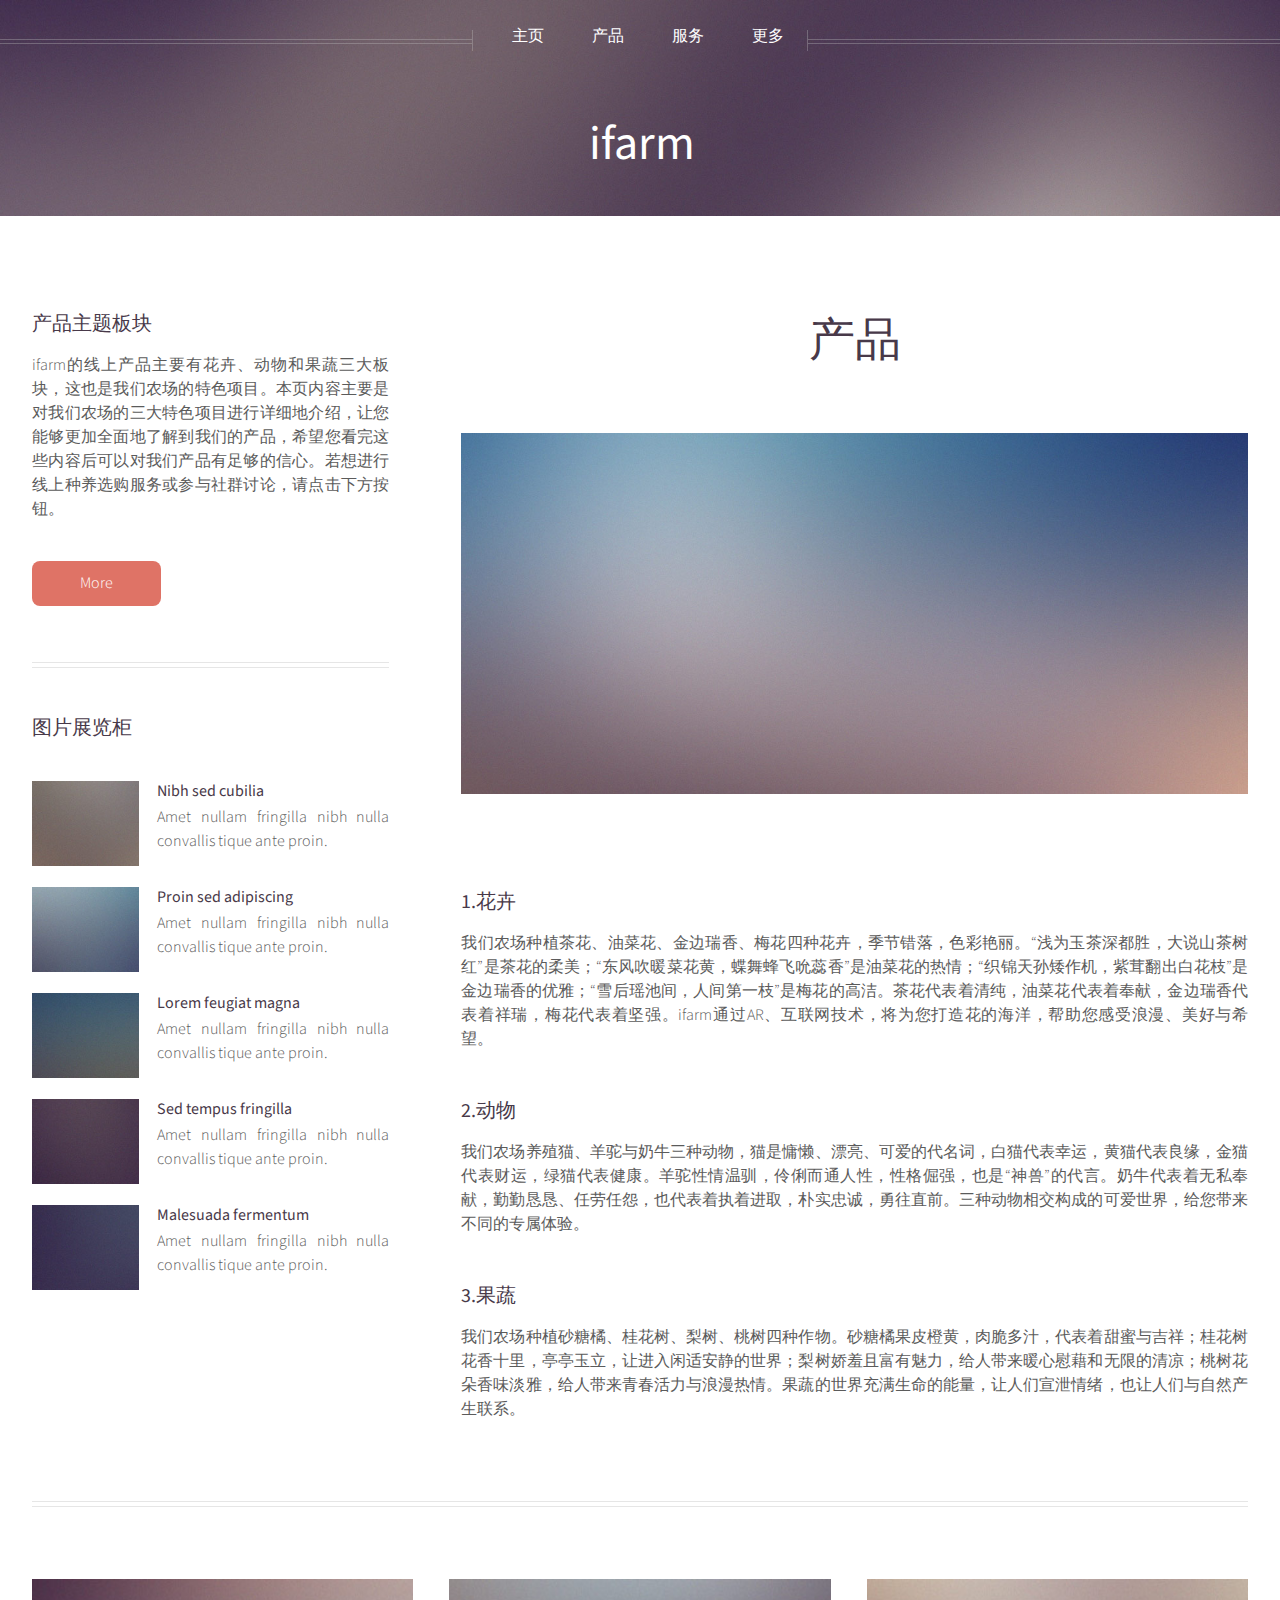
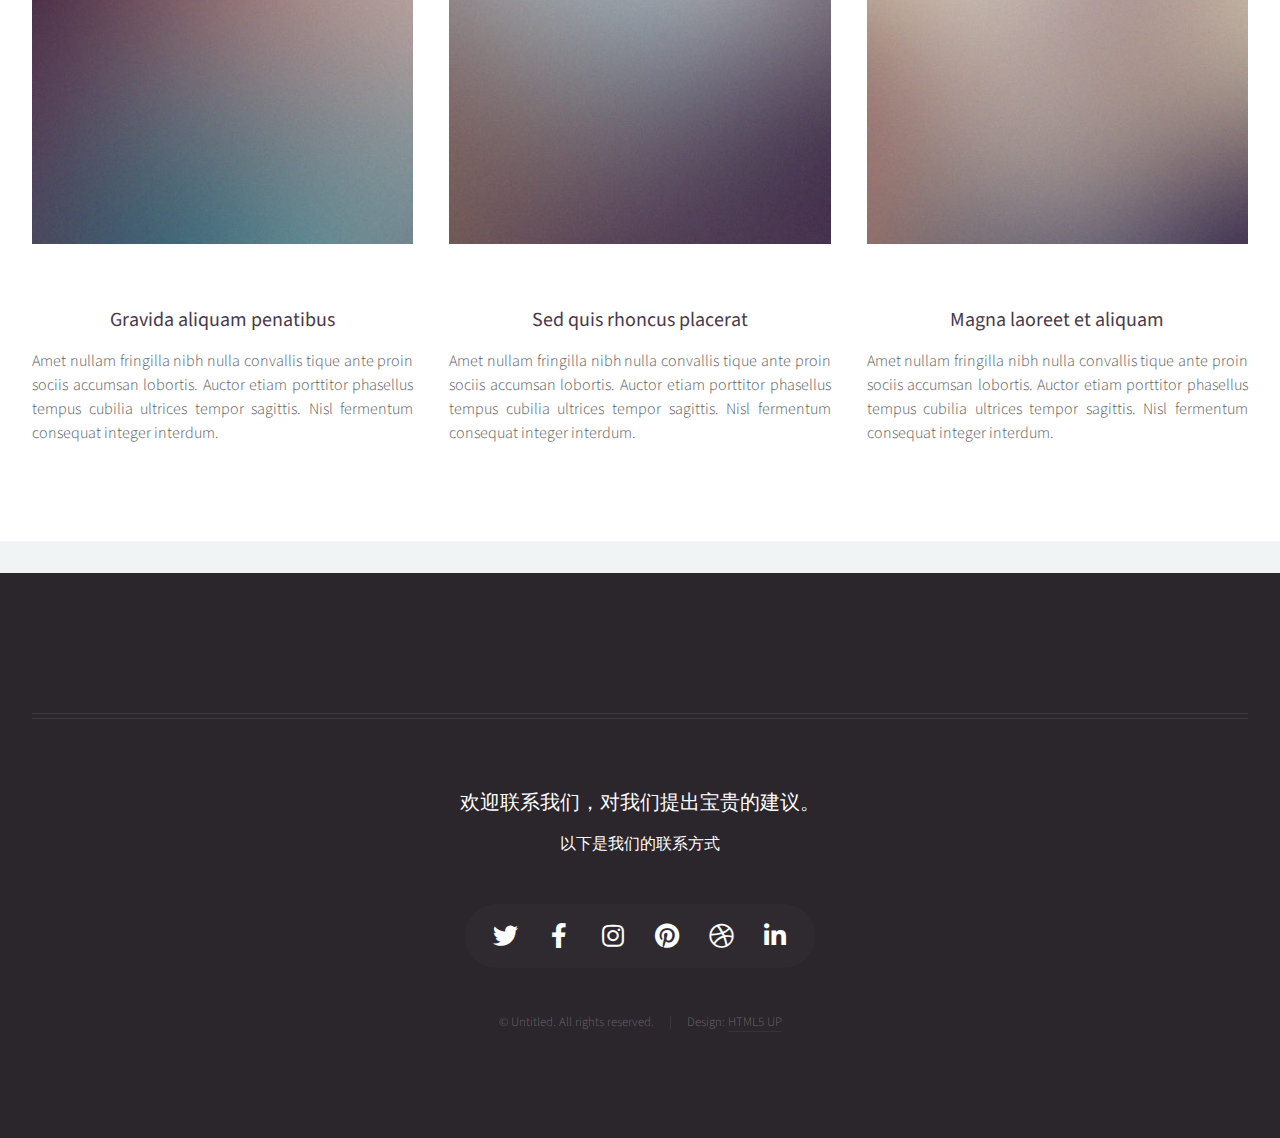
==== commit 0924603f: "test" ====
--- a/left-sidebar.html
+++ b/left-sidebar.html
@@ -21,37 +21,34 @@
 					<!-- Inner -->
 						<div class="inner">
 							<header>
-								<h1><a href="index.html" id="logo">Helios</a></h1>
+								<h1><a href="index.html" id="logo">ifarm</a></h1>
 							</header>
 						</div>
 
 					<!-- Nav -->
-						<nav id="nav">
-							<ul>
-								<li><a href="index.html">Home</a></li>
-								<li>
-									<a href="#">Dropdown</a>
-									<ul>
-										<li><a href="#">Lorem ipsum dolor</a></li>
-										<li><a href="#">Magna phasellus</a></li>
-										<li><a href="#">Etiam dolore nisl</a></li>
-										<li>
-											<a href="#">And a submenu &hellip;</a>
-											<ul>
-												<li><a href="#">Lorem ipsum dolor</a></li>
-												<li><a href="#">Phasellus consequat</a></li>
-												<li><a href="#">Magna phasellus</a></li>
-												<li><a href="#">Etiam dolore nisl</a></li>
-											</ul>
-										</li>
-										<li><a href="#">Veroeros feugiat</a></li>
-									</ul>
-								</li>
-								<li><a href="left-sidebar.html">Left Sidebar</a></li>
-								<li><a href="right-sidebar.html">Right Sidebar</a></li>
-								<li><a href="no-sidebar.html">No Sidebar</a></li>
-							</ul>
-						</nav>
+					<nav id="nav">
+						<ul>
+							<li><a href="index.html">主页</a></li>
+							<li>
+								<a href="left-sidebar.html">产品</a>
+								<ul>
+									<li><a href="left-sidebar.html#huahui">花卉</a></li>
+									<li><a href="left-sidebar.html#dongwu">动物</a></li>
+									<li><a href="left-sidebar.html#guoshu">果蔬</a></li>
+								</ul>
+							</li>
+							<li>
+								<a href="right-sidebar.html">服务</a>
+								<ul>
+									<li><a href="right-sidebar.html#xianshangzhongyang">线上种养</a></li>
+									<li><a href="right-sidebar.html#zhibohudong">直播互动</a></li>
+									<li><a href="right-sidebar.html#shequntaolun">社群讨论</a></li>
+								</ul>
+							</li>
+							<li><a href="no-sidebar.html">更多</a></li>
+						</ul>
+					</nav>
+
 
 				</div>
 
@@ -64,25 +61,21 @@
 								<hr class="first" />
 								<section>
 									<header>
-										<h3><a href="#">Accumsan sed penatibus</a></h3>
+										<h3>产品主题板块</h3>
 									</header>
 									<p>
-										Dolor sed fringilla nibh nulla convallis tique ante proin sociis accumsan lobortis. Auctor etiam
-										porttitor phasellus tempus cubilia ultrices tempor sagittis  tellus ante diam nec penatibus dolor cras
-										magna tempus feugiat veroeros.
+										ifarm的线上产品主要有花卉、动物和果蔬三大板块，这也是我们农场的特色项目。本页内容主要是对我们农场的三大特色项目进行详细地介绍，让您能够更加全面地了解到我们的产品，希望您看完这些内容后可以对我们产品有足够的信心。若想进行线上种养选购服务或参与社群讨论，请点击下方按钮。
 									</p>
 									<footer>
-										<a href="#" class="button">Learn More</a>
+										<a href="#" class="button">More</a>
 									</footer>
 								</section>
 								<hr />
 								<section>
 									<header>
-										<h3><a href="#">Sed lorem etiam consequat</a></h3>
+										<h3>图片展览柜</h3>
 									</header>
-									<p>
-										Tempus cubilia ultrices tempor sagittis. Nisl fermentum consequat integer interdum.
-									</p>
+									<br>
 									<div class="row gtr-50">
 										<div class="col-4">
 											<a href="#" class="image fit"><img src="images/pic10.jpg" alt="" /></a>
@@ -130,54 +123,39 @@
 											</p>
 										</div>
 									</div>
-									<footer>
-										<a href="#" class="button">Magna Adipiscing</a>
-									</footer>
 								</section>
 							</div>
 							<div class="col-8 col-12-mobile imp-mobile" id="content">
 								<article id="main">
 									<header>
-										<h2><a href="#">Left Sidebar</a></h2>
+										<h2 align="center">产品</h2>
+
+									</header>
+									<br>
+									<br>
+									<a href="#" class="image featured"><img src="images/pic06.jpg" alt="" /></a>
+									<section>
+										<header id="huahui">
+											<h3>1.花卉</h3>
+											</header>
 										<p>
-											Morbi convallis lectus malesuada sed fermentum dolore amet
+											我们农场种植茶花、油菜花、金边瑞香、梅花四种花卉，季节错落，色彩艳丽。“浅为玉茶深都胜，大说山茶树红”是茶花的柔美；“东风吹暖菜花黄，蝶舞蜂飞吮蕊香”是油菜花的热情；“织锦天孙矮作机，紫茸翻出白花枝”是金边瑞香的优雅；“雪后瑶池间，人间第一枝”是梅花的高洁。茶花代表着清纯，油菜花代表着奉献，金边瑞香代表着祥瑞，梅花代表着坚强。ifarm通过AR、互联网技术，将为您打造花的海洋，帮助您感受浪漫、美好与希望。
 										</p>
-									</header>
-									<a href="#" class="image featured"><img src="images/pic06.jpg" alt="" /></a>
-									<p>
-										Commodo id natoque malesuada sollicitudin elit suscipit. Curae suspendisse mauris posuere accumsan massa
-										posuere lacus convallis tellus interdum. Amet nullam fringilla nibh nulla convallis ut venenatis purus
-										lobortis. Auctor etiam porttitor phasellus tempus cubilia ultrices tempor sagittis. Nisl fermentum
-										consequat integer interdum integer purus sapien. Nibh eleifend nulla nascetur pharetra commodo mi augue
-										interdum tellus. Ornare cursus augue feugiat sodales velit lorem. Semper elementum ullamcorper lacinia
-										natoque aenean scelerisque vel lacinia mollis quam sodales congue.
-									</p>
+										</section>
 									<section>
-										<header>
-											<h3>Ultrices tempor sagittis nisl</h3>
+										<header id="dongwu">
+											<h3>2.动物</h3>
 										</header>
 										<p>
-											Nascetur volutpat nibh ullamcorper vivamus at purus. Cursus ultrices porttitor sollicitudin imperdiet
-											at pretium tellus in euismod a integer sodales neque. Nibh quis dui quis mattis eget imperdiet venenatis
-											feugiat. Neque primis ligula cum erat aenean tristique luctus risus ipsum praesent iaculis. Fermentum elit
-											fringilla consequat dis arcu. Pellentesque mus tempor vitae pretium sodales porttitor lacus. Phasellus
-											egestas odio nisl duis sociis purus faucibus morbi. Eget massa mus etiam sociis pharetra magna.
+											我们农场养殖猫、羊驼与奶牛三种动物，猫是慵懒、漂亮、可爱的代名词，白猫代表幸运，黄猫代表良缘，金猫代表财运，绿猫代表健康。羊驼性情温驯，伶俐而通人性，性格倔强，也是“神兽”的代言。奶牛代表着无私奉献，勤勤恳恳、任劳任怨，也代表着执着进取，朴实忠诚，勇往直前。三种动物相交构成的可爱世界，给您带来不同的专属体验。
 										</p>
-										<p>
-											Eleifend auctor turpis magnis sed porta nisl pretium. Aenean suspendisse nulla eget sed etiam parturient
-											orci cursus nibh. Quisque eu nec neque felis laoreet diam morbi egestas. Dignissim cras rutrum consectetur
-											ut penatibus fermentum nibh erat malesuada varius.
-										</p>
-									</section>
+										</section>
 									<section>
-										<header>
-											<h3>Augue euismod feugiat tempus</h3>
+										<header id="guoshu">
+											<h3>3.果蔬</h3>
 										</header>
 										<p>
-											Pretium tellus in euismod a integer sodales neque. Nibh quis dui quis mattis eget imperdiet venenatis
-											feugiat. Neque primis ligula cum erat aenean tristique luctus risus ipsum praesent iaculis. Fermentum elit
-											ut nunc urna volutpat donec cubilia commodo risus morbi. Lobortis vestibulum velit malesuada ante
-											egestas odio nisl duis sociis purus faucibus morbi. Eget massa mus etiam sociis pharetra magna.
+											我们农场种植砂糖橘、桂花树、梨树、桃树四种作物。砂糖橘果皮橙黄，肉脆多汁，代表着甜蜜与吉祥；桂花树花香十里，亭亭玉立，让进入闲适安静的世界；梨树娇羞且富有魅力，给人带来暖心慰藉和无限的清凉；桃树花朵香味淡雅，给人带来青春活力与浪漫热情。果蔬的世界充满生命的能量，让人们宣泄情绪，也让人们与自然产生联系。
 										</p>
 									</section>
 								</article>
@@ -220,147 +198,45 @@
 
 				</div>
 
-			<!-- Footer -->
-				<div id="footer">
-					<div class="container">
-						<div class="row">
-
-							<!-- Tweets -->
-								<section class="col-4 col-12-mobile">
-									<header>
-										<h2 class="icon brands fa-twitter circled"><span class="label">Tweets</span></h2>
-									</header>
-									<ul class="divided">
-										<li>
-											<article class="tweet">
-												Amet nullam fringilla nibh nulla convallis tique ante sociis accumsan.
-												<span class="timestamp">5 minutes ago</span>
-											</article>
-										</li>
-										<li>
-											<article class="tweet">
-												Hendrerit rutrum quisque.
-												<span class="timestamp">30 minutes ago</span>
-											</article>
-										</li>
-										<li>
-											<article class="tweet">
-												Curabitur donec nulla massa laoreet nibh. Lorem praesent montes.
-												<span class="timestamp">3 hours ago</span>
-											</article>
-										</li>
-										<li>
-											<article class="tweet">
-												Lacus natoque cras rhoncus curae dignissim ultricies. Convallis orci aliquet.
-												<span class="timestamp">5 hours ago</span>
-											</article>
-										</li>
-									</ul>
-								</section>
-
-							<!-- Posts -->
-								<section class="col-4 col-12-mobile">
-									<header>
-										<h2 class="icon solid fa-file circled"><span class="label">Posts</span></h2>
-									</header>
-									<ul class="divided">
-										<li>
-											<article class="post stub">
-												<header>
-													<h3><a href="#">Nisl fermentum integer</a></h3>
-												</header>
-												<span class="timestamp">3 hours ago</span>
-											</article>
-										</li>
-										<li>
-											<article class="post stub">
-												<header>
-													<h3><a href="#">Phasellus portitor lorem</a></h3>
-												</header>
-												<span class="timestamp">6 hours ago</span>
-											</article>
-										</li>
-										<li>
-											<article class="post stub">
-												<header>
-													<h3><a href="#">Magna tempus consequat</a></h3>
-												</header>
-												<span class="timestamp">Yesterday</span>
-											</article>
-										</li>
-										<li>
-											<article class="post stub">
-												<header>
-													<h3><a href="#">Feugiat lorem ipsum</a></h3>
-												</header>
-												<span class="timestamp">2 days ago</span>
-											</article>
-										</li>
-									</ul>
-								</section>
-
-							<!-- Photos -->
-								<section class="col-4 col-12-mobile">
-									<header>
-										<h2 class="icon solid fa-camera circled"><span class="label">Photos</span></h2>
-									</header>
-									<div class="row gtr-25">
-										<div class="col-6">
-											<a href="#" class="image fit"><img src="images/pic10.jpg" alt="" /></a>
-										</div>
-										<div class="col-6">
-											<a href="#" class="image fit"><img src="images/pic11.jpg" alt="" /></a>
-										</div>
-										<div class="col-6">
-											<a href="#" class="image fit"><img src="images/pic12.jpg" alt="" /></a>
-										</div>
-										<div class="col-6">
-											<a href="#" class="image fit"><img src="images/pic13.jpg" alt="" /></a>
-										</div>
-										<div class="col-6">
-											<a href="#" class="image fit"><img src="images/pic14.jpg" alt="" /></a>
-										</div>
-										<div class="col-6">
-											<a href="#" class="image fit"><img src="images/pic15.jpg" alt="" /></a>
-										</div>
-									</div>
-								</section>
-
-						</div>
-						<hr />
-						<div class="row">
-							<div class="col-12">
-
-								<!-- Contact -->
-									<section class="contact">
-										<header>
-											<h3>Nisl turpis nascetur interdum?</h3>
-										</header>
-										<p>Urna nisl non quis interdum mus ornare ridiculus egestas ridiculus lobortis vivamus tempor aliquet.</p>
-										<ul class="icons">
-											<li><a href="#" class="icon brands fa-twitter"><span class="label">Twitter</span></a></li>
-											<li><a href="#" class="icon brands fa-facebook-f"><span class="label">Facebook</span></a></li>
-											<li><a href="#" class="icon brands fa-instagram"><span class="label">Instagram</span></a></li>
-											<li><a href="#" class="icon brands fa-pinterest"><span class="label">Pinterest</span></a></li>
-											<li><a href="#" class="icon brands fa-dribbble"><span class="label">Dribbble</span></a></li>
-											<li><a href="#" class="icon brands fa-linkedin-in"><span class="label">Linkedin</span></a></li>
-										</ul>
-									</section>
-
-								<!-- Copyright -->
-									<div class="copyright">
-										<ul class="menu">
-											<li>&copy; Untitled. All rights reserved.</li><li>Design: <a href="http://html5up.net">HTML5 UP</a></li>
-										</ul>
-									</div>
-
-							</div>
-
-						</div>
+<!-- Footer -->
+<div id="footer">
+	<div class="container">
+		<div class="row">
+		</div>
+		<hr />
+		<div class="row">
+			<div class="col-12">
+
+				<!-- Contact -->
+					<section class="contact">
+						<header>
+							<h3>欢迎联系我们，对我们提出宝贵的建议。</h3>
+						</header>
+						<p>以下是我们的联系方式</p>
+						<ul class="icons">
+							<li><a href="#" class="icon brands fa-twitter"><span class="label">Twitter</span></a></li>
+							<li><a href="#" class="icon brands fa-facebook-f"><span class="label">Facebook</span></a></li>
+							<li><a href="#" class="icon brands fa-instagram"><span class="label">Instagram</span></a></li>
+							<li><a href="#" class="icon brands fa-pinterest"><span class="label">Pinterest</span></a></li>
+							<li><a href="#" class="icon brands fa-dribbble"><span class="label">Dribbble</span></a></li>
+							<li><a href="#" class="icon brands fa-linkedin-in"><span class="label">Linkedin</span></a></li>
+						</ul>
+					</section>
+
+				<!-- Copyright -->
+					<div class="copyright">
+						<ul class="menu">
+							<li>&copy; Untitled. All rights reserved.</li><li>Design: <a href="http://html5up.net">HTML5 UP</a></li>
+						</ul>
 					</div>
-				</div>
+
+			</div>
 
 		</div>
+	</div>
+</div>
+
+</div>
 
 		<!-- Scripts -->
 			<script src="assets/js/jquery.min.js"></script>
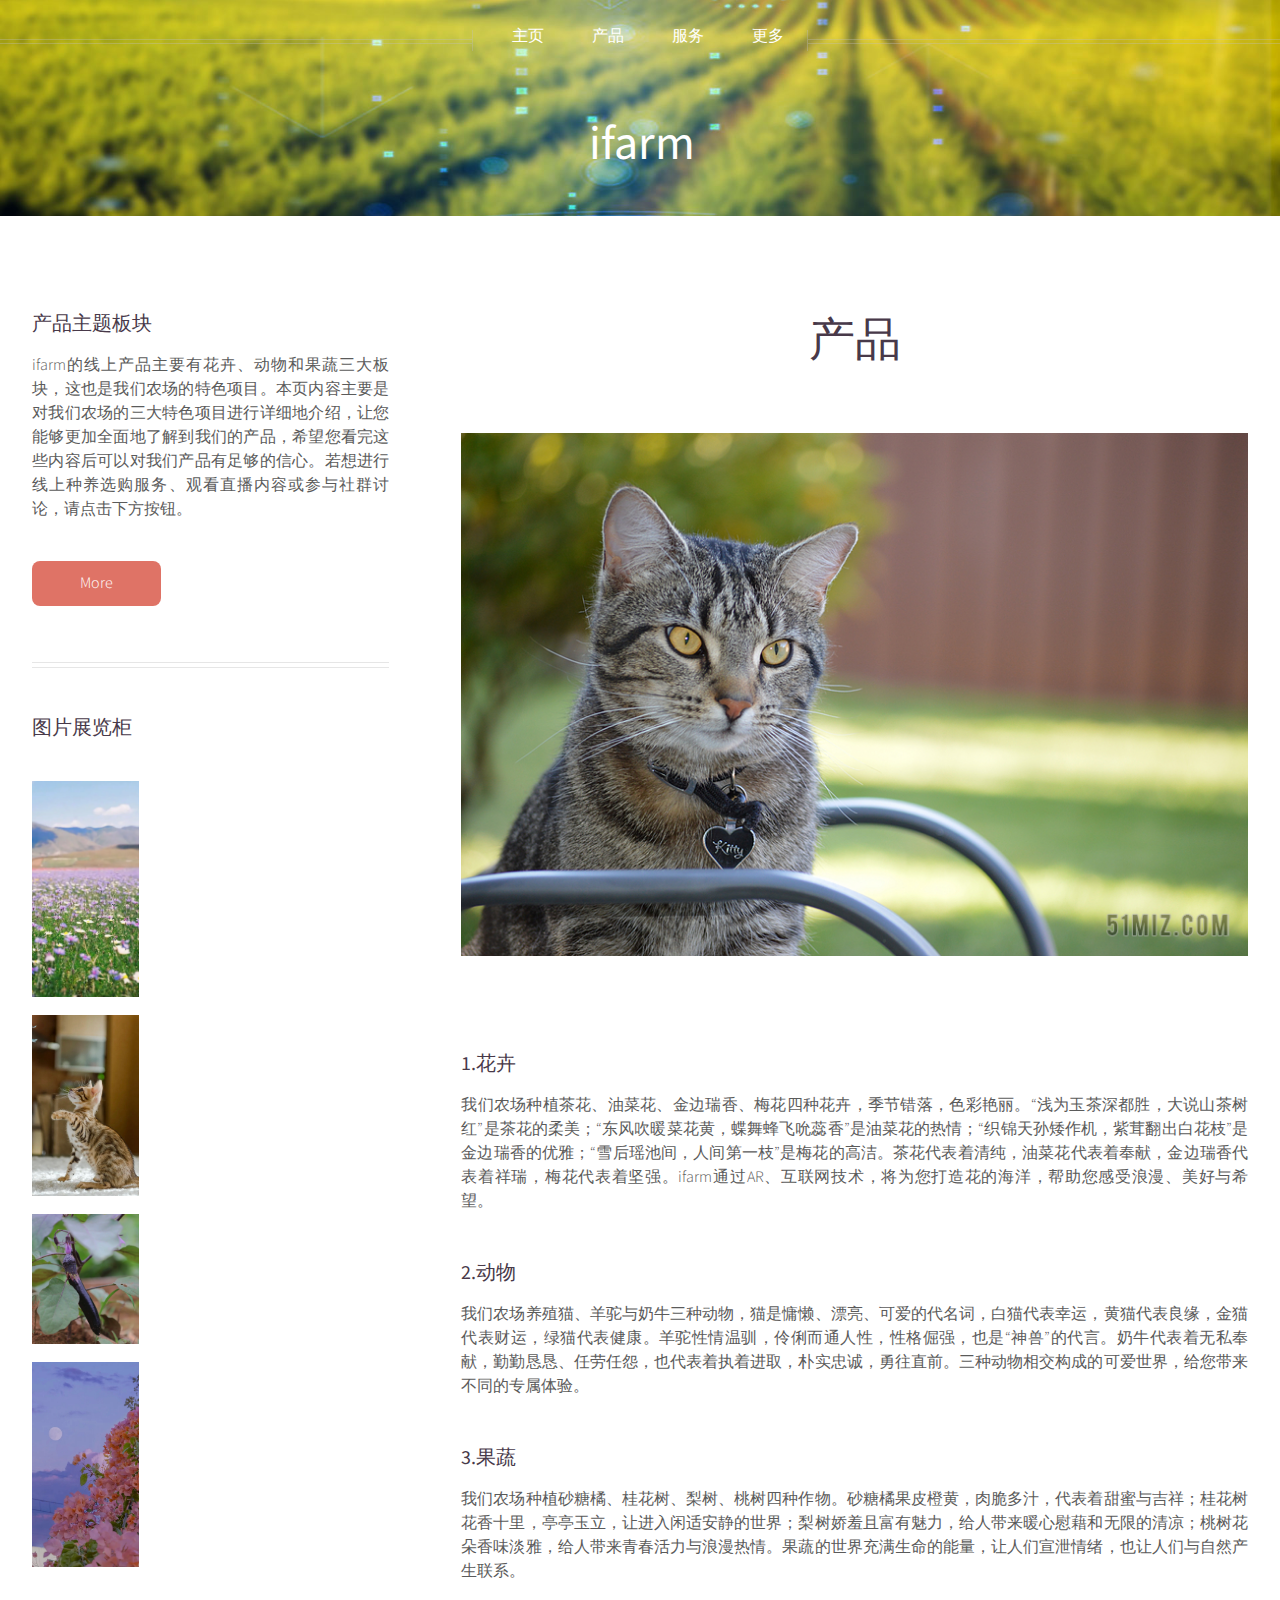
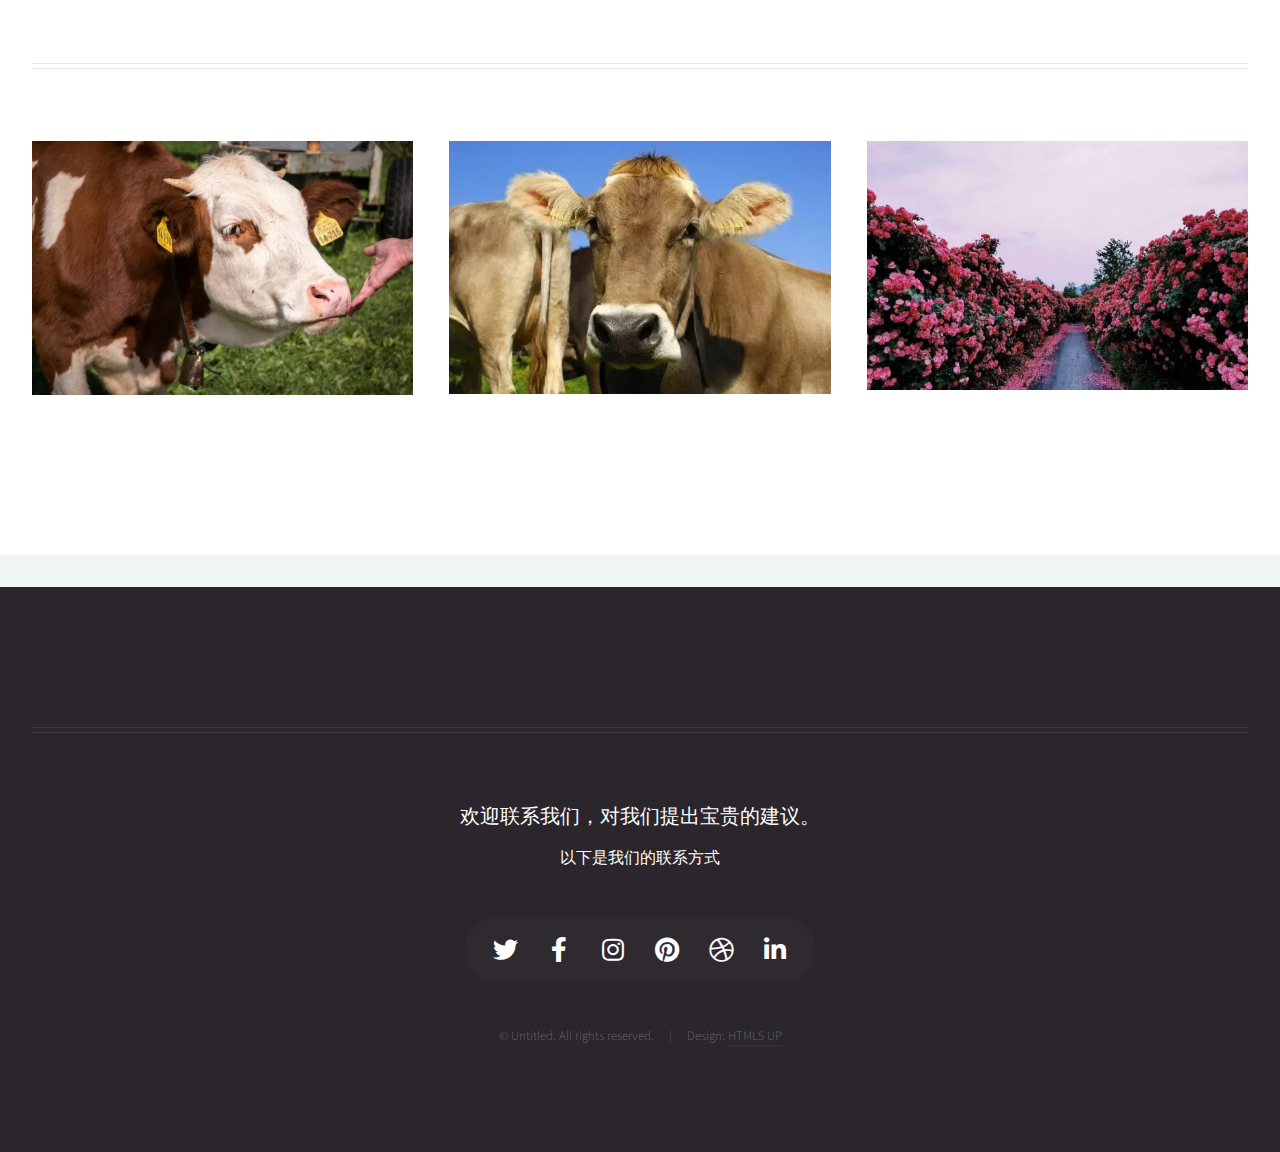
==== commit 236cb67b: "finally" ====
--- a/left-sidebar.html
+++ b/left-sidebar.html
@@ -64,10 +64,10 @@
 										<h3>产品主题板块</h3>
 									</header>
 									<p>
-										ifarm的线上产品主要有花卉、动物和果蔬三大板块，这也是我们农场的特色项目。本页内容主要是对我们农场的三大特色项目进行详细地介绍，让您能够更加全面地了解到我们的产品，希望您看完这些内容后可以对我们产品有足够的信心。若想进行线上种养选购服务或参与社群讨论，请点击下方按钮。
+										ifarm的线上产品主要有花卉、动物和果蔬三大板块，这也是我们农场的特色项目。本页内容主要是对我们农场的三大特色项目进行详细地介绍，让您能够更加全面地了解到我们的产品，希望您看完这些内容后可以对我们产品有足够的信心。若想进行线上种养选购服务、观看直播内容或参与社群讨论，请点击下方按钮。
 									</p>
 									<footer>
-										<a href="#" class="button">More</a>
+										<a href="right-sidebar.html" class="button">More</a>
 									</footer>
 								</section>
 								<hr />
@@ -78,50 +78,33 @@
 									<br>
 									<div class="row gtr-50">
 										<div class="col-4">
-											<a href="#" class="image fit"><img src="images/pic10.jpg" alt="" /></a>
-										</div>
-										<div class="col-8">
-											<h4>Nibh sed cubilia</h4>
-											<p>
-												Amet nullam fringilla nibh nulla convallis tique ante proin.
-											</p>
-										</div>
-										<div class="col-4">
-											<a href="#" class="image fit"><img src="images/pic11.jpg" alt="" /></a>
-										</div>
-										<div class="col-8">
-											<h4>Proin sed adipiscing</h4>
-											<p>
-												Amet nullam fringilla nibh nulla convallis tique ante proin.
-											</p>
-										</div>
-										<div class="col-4">
-											<a href="#" class="image fit"><img src="images/pic12.jpg" alt="" /></a>
-										</div>
-										<div class="col-8">
-											<h4>Lorem feugiat magna</h4>
-											<p>
-												Amet nullam fringilla nibh nulla convallis tique ante proin.
-											</p>
-										</div>
-										<div class="col-4">
-											<a href="#" class="image fit"><img src="images/pic13.jpg" alt="" /></a>
-										</div>
-										<div class="col-8">
-											<h4>Sed tempus fringilla</h4>
-											<p>
-												Amet nullam fringilla nibh nulla convallis tique ante proin.
-											</p>
-										</div>
-										<div class="col-4">
-											<a href="#" class="image fit"><img src="images/pic14.jpg" alt="" /></a>
-										</div>
-										<div class="col-8">
-											<h4>Malesuada fermentum</h4>
-											<p>
-												Amet nullam fringilla nibh nulla convallis tique ante proin.
-											</p>
-										</div>
+											<a href="#" class="image fit"><img src="images/花卉2.jpg" alt="" /></a>
+										</div>
+										<div class="col-8">
+											<h4></h4>
+										</div>
+										<div class="col-4">
+											<a href="#" class="image fit"><img src="images/动物1.jpg" alt="" /></a>
+										</div>
+										<div class="col-8">
+											<h4></h4>
+											
+										</div>
+										<div class="col-4">
+											<a href="#" class="image fit"><img src="images/果蔬2.jpg" alt="" /></a>
+										</div>
+										<div class="col-8">
+											<h4></h4>
+
+										</div>
+										<div class="col-4">
+											<a href="#" class="image fit"><img src="images/花卉3.jpg" alt="" /></a>
+										</div>
+										<div class="col-8">
+											<h4></h4>
+										
+										</div>
+										
 									</div>
 								</section>
 							</div>
@@ -133,7 +116,7 @@
 									</header>
 									<br>
 									<br>
-									<a href="#" class="image featured"><img src="images/pic06.jpg" alt="" /></a>
+									<a href="#" class="image featured"><img src="images/服务-猫猫农场.jpg" alt="" /></a>
 									<section>
 										<header id="huahui">
 											<h3>1.花卉</h3>
@@ -164,34 +147,16 @@
 						<hr />
 						<div class="row">
 							<article class="col-4 col-12-mobile special">
-								<a href="#" class="image featured"><img src="images/pic07.jpg" alt="" /></a>
-								<header>
-									<h3><a href="#">Gravida aliquam penatibus</a></h3>
-								</header>
-								<p>
-									Amet nullam fringilla nibh nulla convallis tique ante proin sociis accumsan lobortis. Auctor etiam
-									porttitor phasellus tempus cubilia ultrices tempor sagittis. Nisl fermentum consequat integer interdum.
-								</p>
+								<a href="#" class="image featured"><img src="images/动物3.JPG" alt="" /></a>
+								
 							</article>
 							<article class="col-4 col-12-mobile special">
-								<a href="#" class="image featured"><img src="images/pic08.jpg" alt="" /></a>
-								<header>
-									<h3><a href="#">Sed quis rhoncus placerat</a></h3>
-								</header>
-								<p>
-									Amet nullam fringilla nibh nulla convallis tique ante proin sociis accumsan lobortis. Auctor etiam
-									porttitor phasellus tempus cubilia ultrices tempor sagittis. Nisl fermentum consequat integer interdum.
-								</p>
+								<a href="#" class="image featured"><img src="images/动物4.JPG" alt="" /></a>
+								
 							</article>
 							<article class="col-4 col-12-mobile special">
-								<a href="#" class="image featured"><img src="images/pic09.jpg" alt="" /></a>
-								<header>
-									<h3><a href="#">Magna laoreet et aliquam</a></h3>
-								</header>
-								<p>
-									Amet nullam fringilla nibh nulla convallis tique ante proin sociis accumsan lobortis. Auctor etiam
-									porttitor phasellus tempus cubilia ultrices tempor sagittis. Nisl fermentum consequat integer interdum.
-								</p>
+								<a href="#" class="image featured"><img src="images/花卉1.jpg" alt="" /></a>
+								
 							</article>
 						</div>
 					</div>
